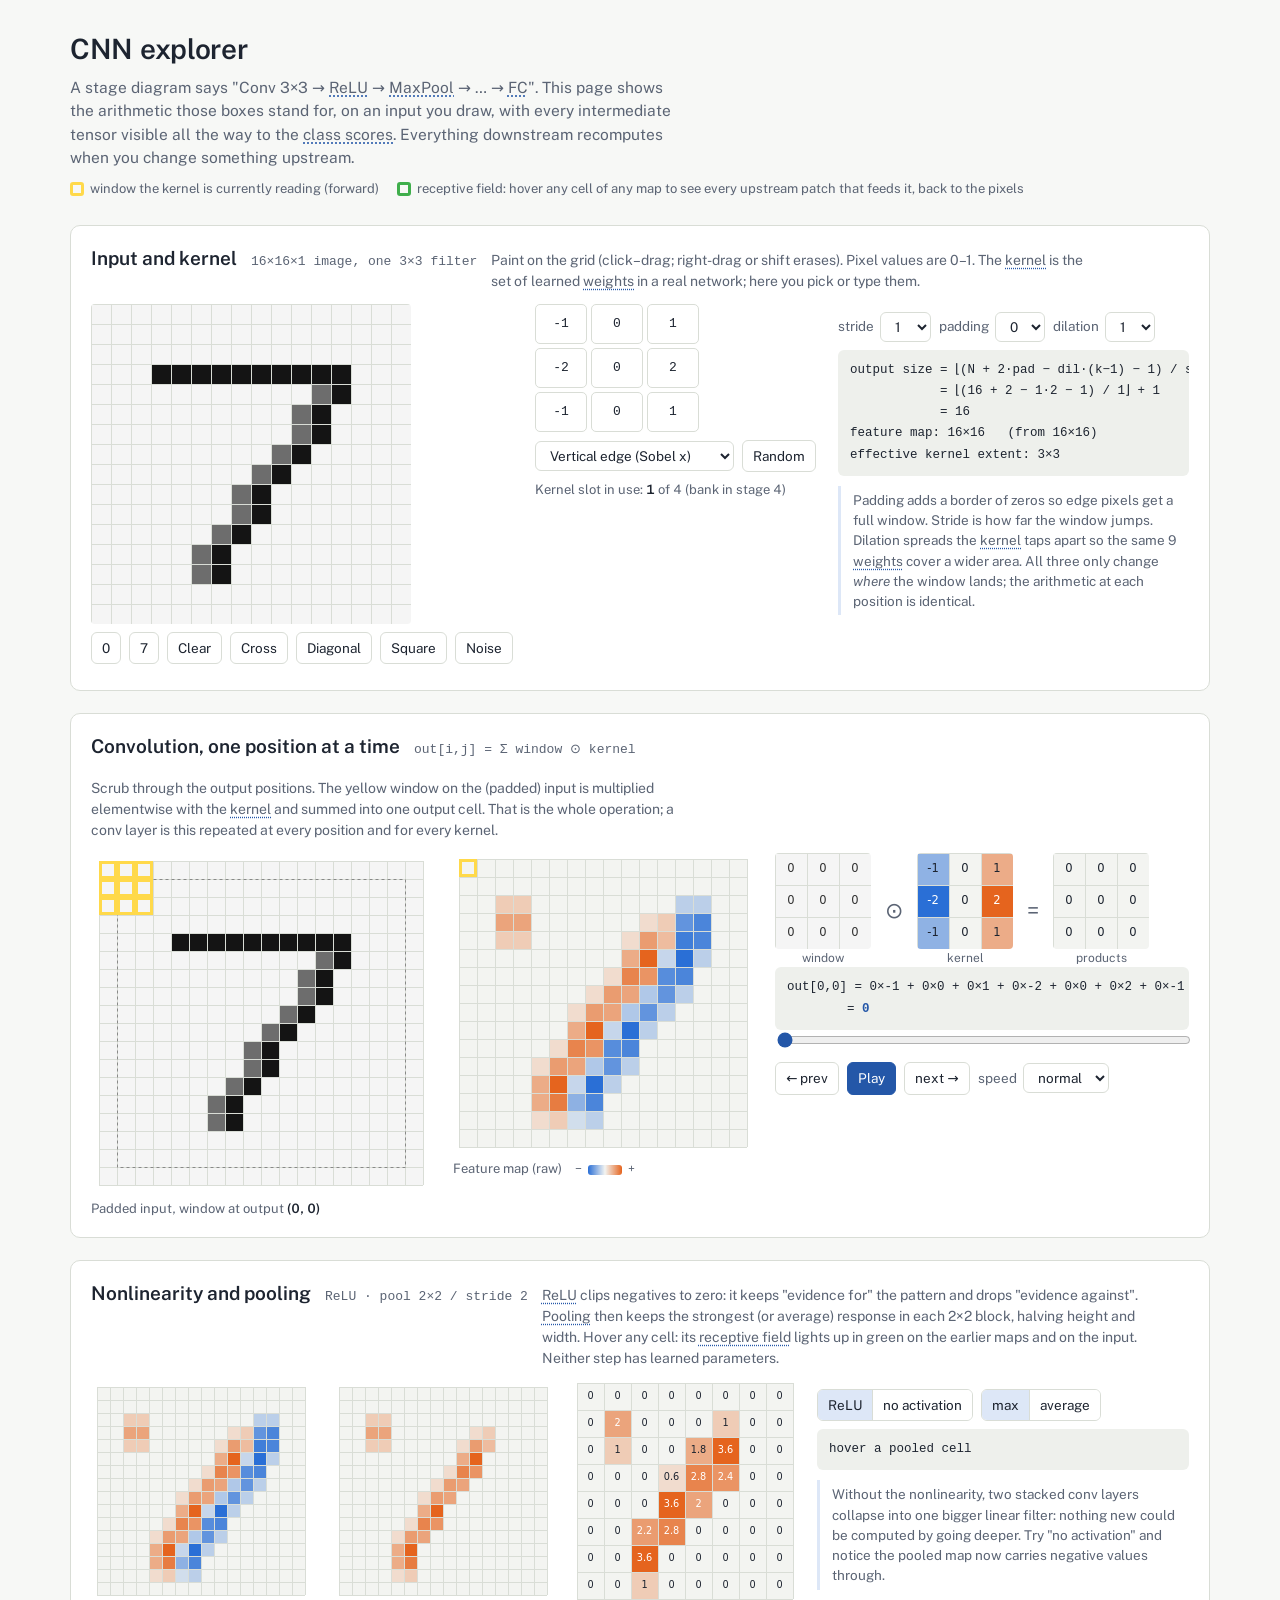
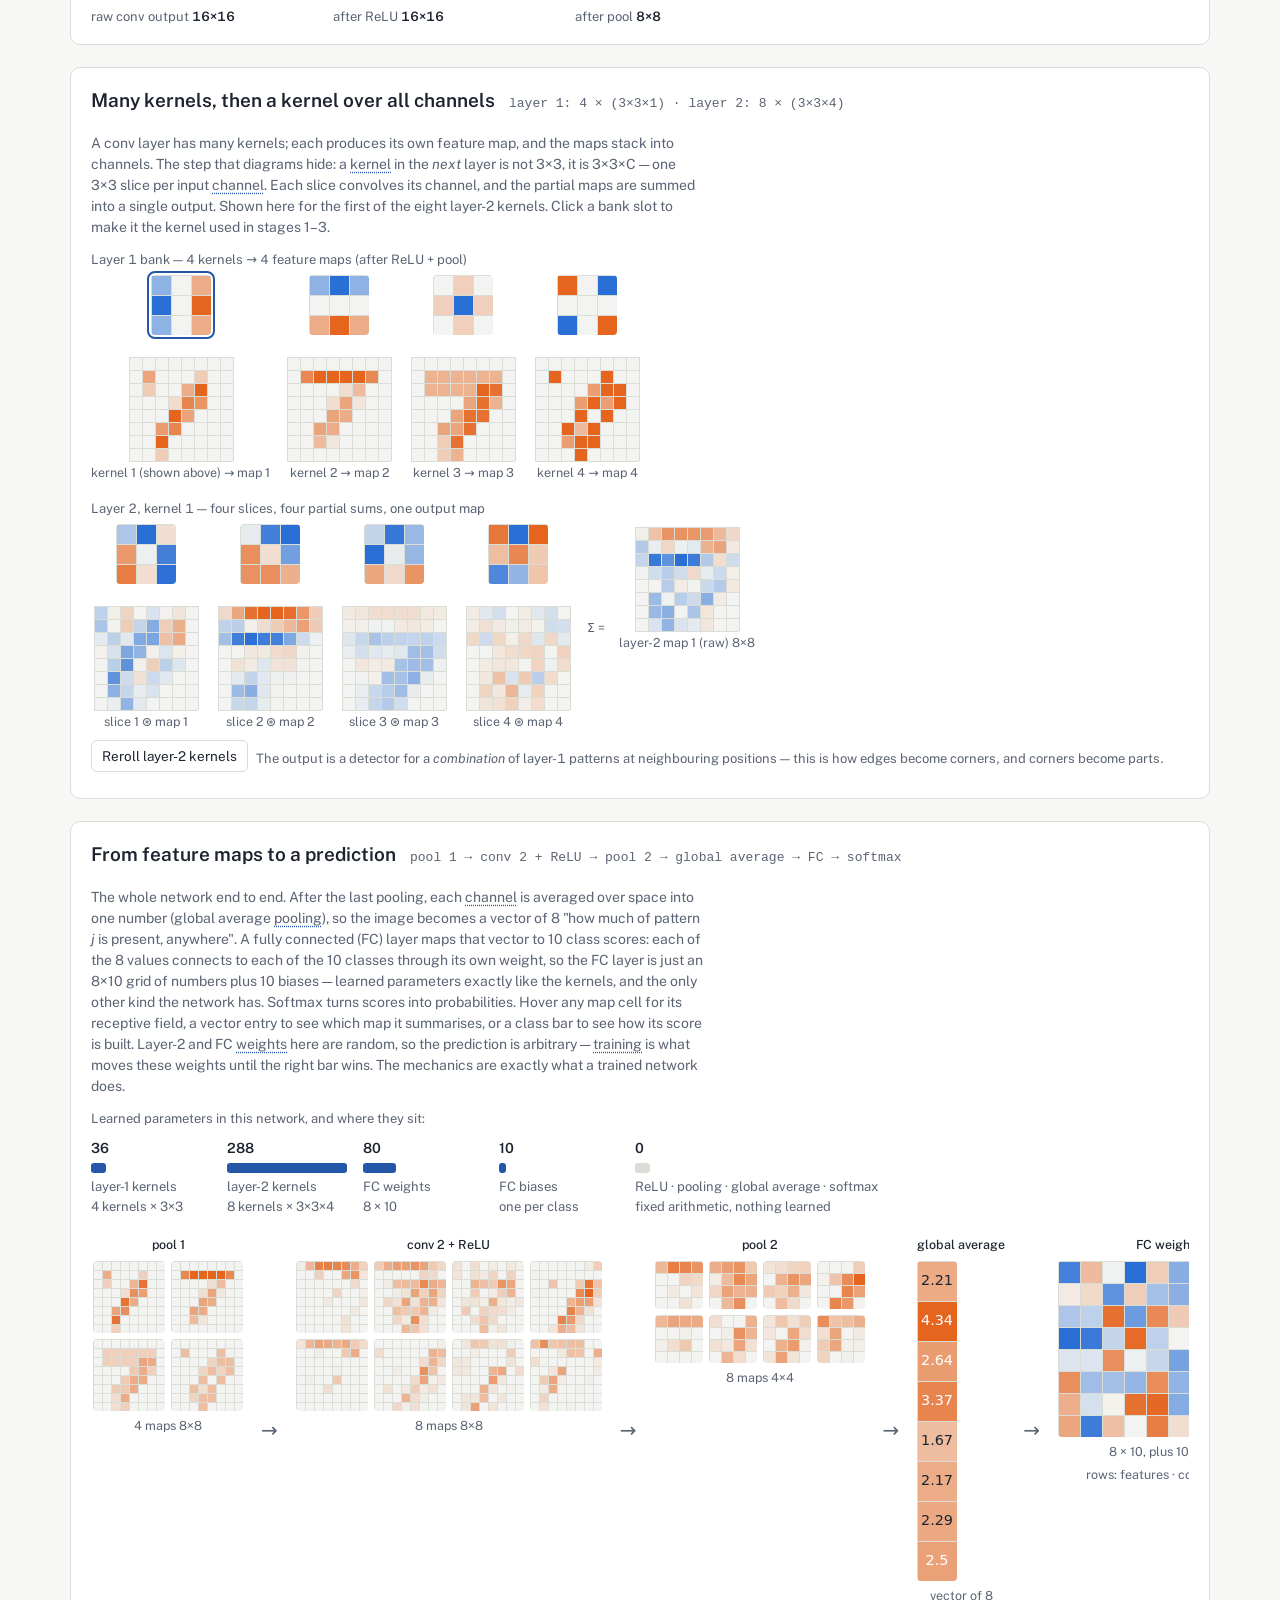
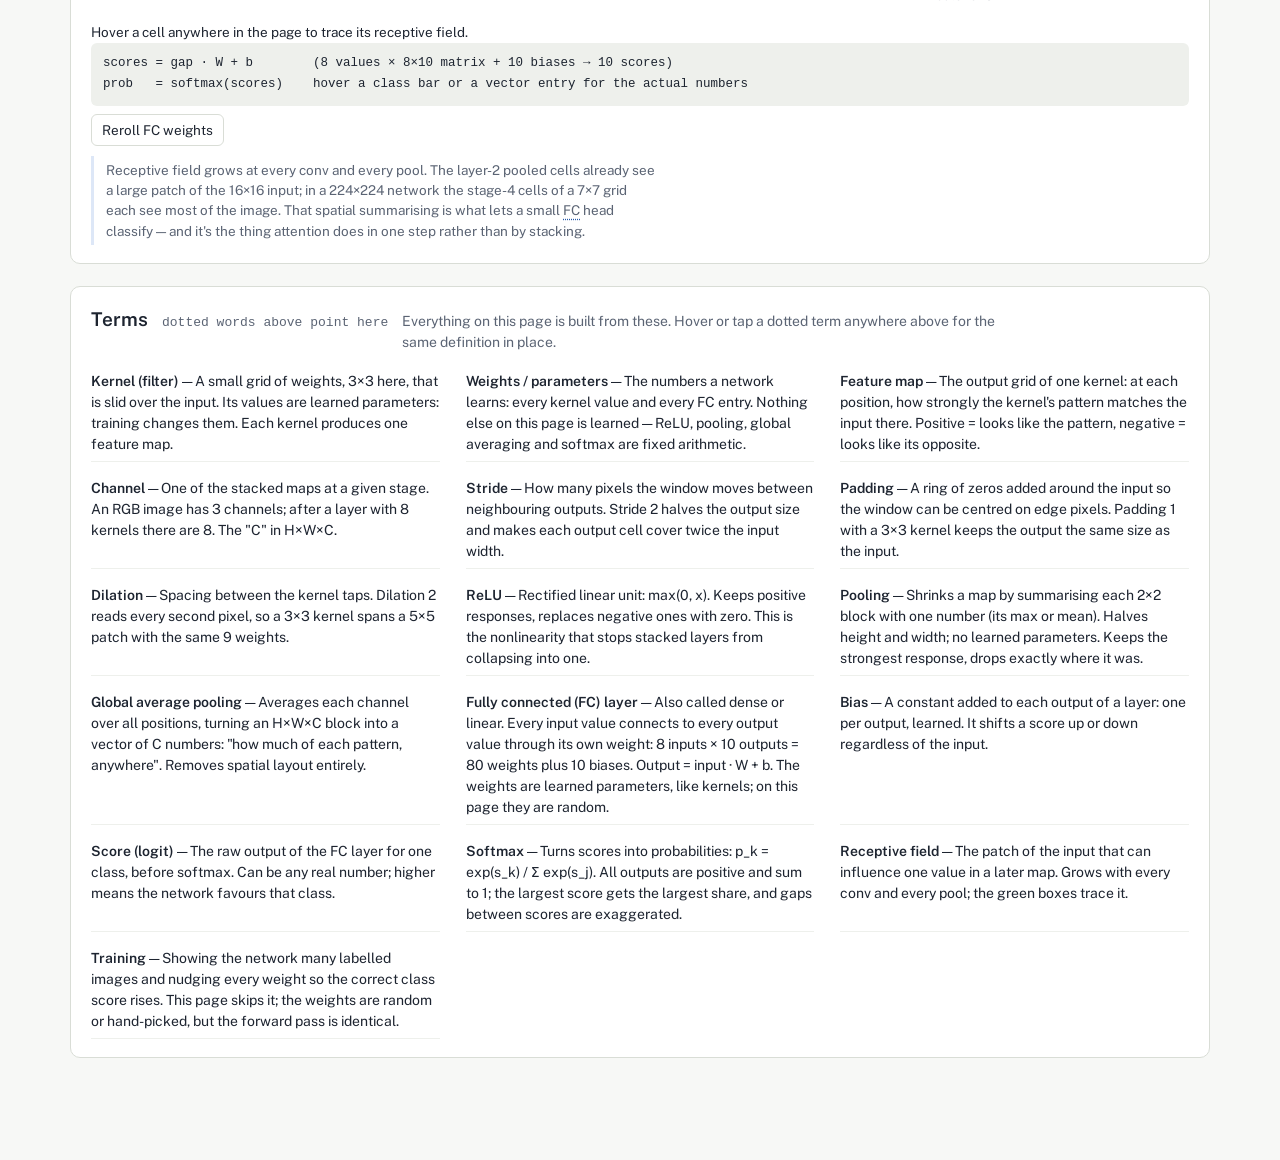
==== cnn-2d/index.html @ 6a95715d "feat: CNN explorers from artifacts Import the two CNN explorer pages (2D and 3D), the shared core/cn" ====
<!DOCTYPE html>
<html lang="en">
<head>
<meta charset="utf-8">
<meta name="viewport" content="width=device-width, initial-scale=1, viewport-fit=cover">
<title>CNN explorer — what a convolution actually does</title>
<link rel="stylesheet" href="https://fonts.googleapis.com/css2?family=Public+Sans:ital,wght@0,400;0,500;0,600;1,400&display=swap">
<style>
:root{
  box-sizing:border-box;
  padding-top:env(safe-area-inset-top,0px);
  padding-bottom:env(safe-area-inset-bottom,0px);
  --bg:#f7f8f6; --panel:#ffffff; --ink:#1d2430; --ink2:#5b6474; --line:#d9ddd6; --line2:#eef0ec;
  --accent:#2457a8; --accent-soft:#dde7f7;
  --pos:#e5641e; --neg:#2a6fd6; --zero:#f3f4f1;
  --hl:#ffd94a; --hl2:#3fae4b;
  --mono: "SF Mono", ui-monospace, Menlo, Consolas, monospace;
}
@media (prefers-color-scheme: dark){ :root:not([data-theme="light"]){
  --bg:#171a1f; --panel:#1f232a; --ink:#e8eaee; --ink2:#9aa3b2; --line:#343a44; --line2:#272c35;
  --accent:#7fa7ea; --accent-soft:#263650; --zero:#2a2f38; --hl:#d9b32d; --hl2:#5ad66a;
}}
:root[data-theme="dark"]{
  --bg:#171a1f; --panel:#1f232a; --ink:#e8eaee; --ink2:#9aa3b2; --line:#343a44; --line2:#272c35;
  --accent:#7fa7ea; --accent-soft:#263650; --zero:#2a2f38; --hl:#d9b32d; --hl2:#5ad66a;
}
html{scroll-padding-top:env(safe-area-inset-top,0px);}
*{box-sizing:inherit}
body{margin:0;background:var(--bg);color:var(--ink);font-family:"Public Sans",system-ui,sans-serif;font-size:15px;line-height:1.5;-webkit-font-smoothing:antialiased}
main{max-width:1180px;margin:0 auto;padding:28px 20px 80px}
h1{font-size:28px;font-weight:600;letter-spacing:-.01em;margin:0 0 6px}
h2{font-size:19px;font-weight:600;margin:0 0 4px}
p{margin:0 0 10px;max-width:68ch}
.lede{color:var(--ink2);font-size:15.5px;margin-bottom:10px}
.keys{display:flex;gap:18px;flex-wrap:wrap;font-size:13px;color:var(--ink2);margin-bottom:26px}
.keys span{display:inline-flex;align-items:center;gap:6px}
.keys i{display:inline-block;width:14px;height:14px;border-radius:3px;border:3px solid var(--hl)}
.keys i.g{border-color:var(--hl2)}
section{background:var(--panel);border:1px solid var(--line);border-radius:10px;padding:18px 20px;margin-bottom:22px}
.head{display:flex;align-items:baseline;gap:14px;flex-wrap:wrap;margin-bottom:12px}
.head .n{font-family:var(--mono);color:var(--ink2);font-size:13px}
.head p{color:var(--ink2);margin:0;flex:1 1 100%;font-size:14px}
.row{display:flex;gap:22px;flex-wrap:wrap;align-items:flex-start}
.col{flex:1 1 260px;min-width:0}
.col.narrow{flex:0 1 auto}
canvas{display:block;max-width:100%;touch-action:none;border-radius:4px}
.cap{font-size:13px;color:var(--ink2);margin-top:6px;font-variant-numeric:tabular-nums}
.cap b{color:var(--ink);font-weight:600}
.ctrls{display:flex;gap:8px;flex-wrap:wrap;align-items:center;margin:8px 0}
button,select{font:inherit;font-size:13.5px;color:var(--ink);background:var(--panel);border:1px solid var(--line);border-radius:6px;padding:5px 10px;cursor:pointer}
button:hover,select:hover{border-color:var(--accent)}
button:focus-visible,select:focus-visible,input:focus-visible{outline:2px solid var(--accent);outline-offset:2px}
button.primary{background:var(--accent);border-color:var(--accent);color:#fff}
button.sel{background:var(--accent-soft);border-color:var(--accent)}
label.ctl{display:inline-flex;align-items:center;gap:6px;font-size:13.5px;color:var(--ink2)}
input[type=range]{width:100%;accent-color:var(--accent)}
.kgrid{display:grid;grid-template-columns:repeat(3,52px);gap:4px}
.kgrid input{width:52px;height:40px;font:inherit;font-family:var(--mono);font-size:13px;text-align:center;border:1px solid var(--line);border-radius:5px;background:var(--panel);color:var(--ink)}
.math{font-family:var(--mono);font-size:12.5px;line-height:1.7;background:var(--line2);border-radius:6px;padding:10px 12px;overflow-x:auto;white-space:pre}
.math .sum{color:var(--accent);font-weight:600}
.arith{display:flex;gap:14px;align-items:center;flex-wrap:wrap}
.arith .tiny{text-align:center;font-size:12px;color:var(--ink2)}
.eq{font-size:22px;color:var(--ink2)}
.maps{display:flex;gap:14px;flex-wrap:wrap}
.maps > div{text-align:center;font-size:12.5px;color:var(--ink2)}
.maps canvas{margin:0 auto}
.legend{display:inline-flex;align-items:center;gap:6px;font-size:12.5px;color:var(--ink2);margin-left:auto}
.legend i{display:inline-block;width:34px;height:10px;border-radius:3px;background:linear-gradient(90deg,var(--neg),var(--zero),var(--pos))}
.note{font-size:13.5px;color:var(--ink2);border-left:3px solid var(--accent-soft);padding:4px 12px;margin-top:10px;max-width:72ch}
.toggle{display:inline-flex;border:1px solid var(--line);border-radius:6px;overflow:hidden}
.toggle button{border:0;border-radius:0}
.toggle button+button{border-left:1px solid var(--line)}
/* pipeline */
.pipe{display:flex;gap:18px;align-items:flex-start;overflow-x:auto;padding:6px 2px 12px}
.stage{flex:0 0 auto;text-align:center;font-size:12.5px;color:var(--ink2)}
.stage .t{font-weight:500;color:var(--ink);margin-bottom:6px;white-space:nowrap}
.stack{display:grid;gap:6px}
.stack canvas{cursor:crosshair}
.arrow{flex:0 0 auto;align-self:center;color:var(--ink2);font-size:20px;padding-top:18px}
.bars{display:grid;grid-template-columns:auto 1fr auto;gap:4px 8px;align-items:center;min-width:220px;text-align:left}
.bars .lab{font-family:var(--mono);font-size:12.5px;color:var(--ink2)}
.bars .bar{height:14px;background:var(--line2);border-radius:3px;overflow:hidden;cursor:pointer}
.bars .bar i{display:block;height:100%;background:var(--accent);opacity:.75}
.bars .bar.top i{opacity:1}
.bars .bar.hov{outline:2px solid var(--hl2)}
.bars .v{font-family:var(--mono);font-size:12px;color:var(--ink2);min-width:3.5em;text-align:right}
.rfout{font-size:13.5px;margin-top:4px;min-height:1.6em}
.rfout b{font-weight:600}
dfn{font-style:normal;text-decoration:underline dotted var(--accent);text-underline-offset:3px;cursor:help;color:inherit}
dfn:focus-visible{outline:2px solid var(--accent);outline-offset:2px}
#tip{position:fixed;z-index:9;max-width:320px;background:var(--ink);color:var(--bg);font-size:13px;line-height:1.45;padding:9px 12px;border-radius:7px;pointer-events:none;display:none;box-shadow:0 4px 18px rgba(0,0,0,.25)}
#tip b{display:block;font-weight:600;margin-bottom:2px}
.gloss{display:grid;grid-template-columns:repeat(auto-fill,minmax(300px,1fr));gap:10px 26px;font-size:14px}
.gloss div{padding:6px 0;border-bottom:1px solid var(--line2)}
.gloss b{font-weight:600}
.ledger{display:flex;gap:16px;flex-wrap:wrap;align-items:flex-end;margin:4px 0 14px;font-size:13px;color:var(--ink2)}
.ledger .p{min-width:120px}
.ledger .p b{display:block;color:var(--ink);font-weight:600;font-size:14px}
.ledger .p i{display:block;height:10px;border-radius:3px;background:var(--accent);margin:4px 0}
.ledger .p.none i{background:var(--line)}
@media (prefers-reduced-motion: reduce){ *{transition:none!important} }
</style>
</head>
<body>
<main>
<h1>CNN explorer</h1>
<p class="lede">A stage diagram says "Conv 3×3 → ReLU → MaxPool → … → FC". This page shows the arithmetic those boxes stand for, on an input you draw, with every intermediate tensor visible all the way to the class scores. Everything downstream recomputes when you change something upstream.</p>
<div class="keys"><span><i></i> window the kernel is currently reading (forward)</span><span><i class="g"></i> receptive field: hover any cell of any map to see every upstream patch that feeds it, back to the pixels</span></div>

<!-- 1 INPUT + KERNEL -->
<section id="s1">
  <div class="head"><h2>Input and kernel</h2><span class="n">16×16×1 image, one 3×3 filter</span>
    <p>Paint on the grid (click–drag; right-drag or shift erases). Pixel values are 0–1. The kernel is the set of learned weights in a real network; here you pick or type them.</p></div>
  <div class="row">
    <div class="col narrow">
      <canvas id="cIn" width="320" height="320"></canvas>
      <div class="ctrls" id="inPresets"></div>
    </div>
    <div class="col narrow">
      <div class="kgrid" id="kgrid"></div>
      <div class="ctrls"><select id="kPreset"></select><button id="kRand">Random</button></div>
      <div class="cap">Kernel slot in use: <b id="kSlotLbl">1</b> of 4 (bank in stage 4)</div>
    </div>
    <div class="col">
      <div class="ctrls">
        <label class="ctl">stride <select id="stride"><option>1</option><option>2</option><option>3</option></select></label>
        <label class="ctl">padding <select id="pad"><option>0</option><option>1</option><option>2</option></select></label>
        <label class="ctl">dilation <select id="dil"><option>1</option><option>2</option></select></label>
      </div>
      <div class="math" id="shapeMath"></div>
      <div class="note">Padding adds a border of zeros so edge pixels get a full window. Stride is how far the window jumps. Dilation spreads the kernel taps apart so the same 9 weights cover a wider area. All three only change <em>where</em> the window lands; the arithmetic at each position is identical.</div>
    </div>
  </div>
</section>

<!-- 2 CONVOLUTION STEP -->
<section id="s2">
  <div class="head"><h2>Convolution, one position at a time</h2><span class="n">out[i,j] = Σ window ⊙ kernel</span>
    <p>Scrub through the output positions. The yellow window on the (padded) input is multiplied elementwise with the kernel and summed into one output cell. That is the whole operation; a conv layer is this repeated at every position and for every kernel.</p></div>
  <div class="row">
    <div class="col narrow">
      <canvas id="cPadIn" width="340" height="340"></canvas>
      <div class="cap">Padded input, window at output <b id="posLbl">(0, 0)</b></div>
    </div>
    <div class="col narrow">
      <canvas id="cOut" width="300" height="300"></canvas>
      <div class="cap">Feature map (raw) <span class="legend" style="margin-left:10px"><span>−</span><i></i><span>+</span></span></div>
    </div>
    <div class="col">
      <div class="arith">
        <div><canvas id="cWin" width="96" height="96"></canvas><div class="tiny">window</div></div>
        <div class="eq">⊙</div>
        <div><canvas id="cKer" width="96" height="96"></canvas><div class="tiny">kernel</div></div>
        <div class="eq">=</div>
        <div><canvas id="cProd" width="96" height="96"></canvas><div class="tiny">products</div></div>
      </div>
      <div class="math" id="stepMath"></div>
      <input type="range" id="stepSlider" min="0" max="195" value="0">
      <div class="ctrls">
        <button id="prev">← prev</button><button id="play" class="primary">Play</button><button id="next">next →</button>
        <label class="ctl">speed <select id="speed"><option value="300">slow</option><option value="120" selected>normal</option><option value="40">fast</option></select></label>
      </div>
    </div>
  </div>
</section>

<!-- 3 RELU + POOL -->
<section id="s3">
  <div class="head"><h2>Nonlinearity and pooling</h2><span class="n">ReLU · pool 2×2 / stride 2</span>
    <p>ReLU clips negatives to zero: it keeps "evidence for" the pattern and drops "evidence against". Pooling then keeps the strongest (or average) response in each 2×2 block, halving height and width. Hover any cell: its receptive field lights up in green on the earlier maps and on the input. Neither step has learned parameters.</p></div>
  <div class="row">
    <div class="col narrow"><canvas id="cRaw" width="220" height="220"></canvas><div class="cap">raw conv output <b id="rawShape"></b></div></div>
    <div class="col narrow"><canvas id="cRelu" width="220" height="220"></canvas><div class="cap">after ReLU <b id="reluShape"></b></div></div>
    <div class="col narrow"><canvas id="cPool" width="220" height="220"></canvas><div class="cap">after pool <b id="poolShape"></b></div></div>
    <div class="col">
      <div class="ctrls"><span class="toggle"><button id="actRelu" class="sel">ReLU</button><button id="actNone">no activation</button></span>
        <span class="toggle"><button id="poolMax" class="sel">max</button><button id="poolAvg">average</button></span></div>
      <div class="math" id="poolMath">hover a pooled cell</div>
      <div class="note">Without the nonlinearity, two stacked conv layers collapse into one bigger linear filter: nothing new could be computed by going deeper. Try "no activation" and notice the pooled map now carries negative values through.</div>
    </div>
  </div>
</section>

<!-- 4 CHANNELS -->
<section id="s4">
  <div class="head"><h2>Many kernels, then a kernel over all channels</h2><span class="n">layer 1: 4 × (3×3×1) · layer 2: 8 × (3×3×4)</span>
    <p>A conv layer has many kernels; each produces its own feature map, and the maps stack into channels. The step that diagrams hide: a kernel in the <em>next</em> layer is not 3×3, it is 3×3×C — one 3×3 slice per input channel. Each slice convolves its channel, and the partial maps are summed into a single output. Shown here for the first of the eight layer-2 kernels. Click a bank slot to make it the kernel used in stages 1–3.</p></div>
  <div class="row">
    <div class="col">
      <div class="cap" style="margin:0 0 6px">Layer 1 bank — 4 kernels → 4 feature maps (after ReLU + pool)</div>
      <div class="maps" id="bank"></div>
    </div>
  </div>
  <div class="row" style="margin-top:16px">
    <div class="col">
      <div class="cap" style="margin:0 0 6px">Layer 2, kernel 1 — four slices, four partial sums, one output map</div>
      <div class="maps" id="layer2"></div>
      <div class="ctrls"><button id="l2Rand">Reroll layer-2 kernels</button><span class="cap">The output is a detector for a <em>combination</em> of layer-1 patterns at neighbouring positions — this is how edges become corners, and corners become parts.</span></div>
    </div>
  </div>
</section>

<!-- 5 PIPELINE TO PREDICTION -->
<section id="s5">
  <div class="head"><h2>From feature maps to a prediction</h2><span class="n">pool 1 → conv 2 + ReLU → pool 2 → global average → FC → softmax</span>
    <p>The whole network end to end. After the last pooling, each channel is averaged over space into one number (global average pooling), so the image becomes a vector of 8 "how much of pattern <i>j</i> is present, anywhere". A fully connected (FC) layer maps that vector to 10 class scores: each of the 8 values connects to each of the 10 classes through its own weight, so the FC layer is just an 8×10 grid of numbers plus 10 biases — learned parameters exactly like the kernels, and the only other kind the network has. Softmax turns scores into probabilities. Hover any map cell for its receptive field, a vector entry to see which map it summarises, or a class bar to see how its score is built. Layer-2 and FC weights here are random, so the prediction is arbitrary — training is what moves these weights until the right bar wins. The mechanics are exactly what a trained network does.</p></div>
  <div class="ledger" id="ledger"></div>
  <div class="pipe" id="pipe"></div>
  <div class="rfout" id="rfout">Hover a cell anywhere in the page to trace its receptive field.</div>
  <div class="math" id="headMath"></div>
  <div class="ctrls"><button id="fcRand">Reroll FC weights</button></div>
  <div class="note">Receptive field grows at every conv and every pool. The layer-2 pooled cells already see a large patch of the 16×16 input; in a 224×224 network the stage-4 cells of a 7×7 grid each see most of the image. That spatial summarising is what lets a small FC head classify — and it's the thing attention does in one step rather than by stacking.</div>
</section>
<section id="s6">
  <div class="head"><h2>Terms</h2><span class="n">dotted words above point here</span>
    <p>Everything on this page is built from these. Hover or tap a dotted term anywhere above for the same definition in place.</p></div>
  <div class="gloss" id="gloss"></div>
</section>
</main>
<div id="tip" role="tooltip"></div>

<script>
(() => {
const N = 16, K = 3, C1 = 4, C2 = 8, NC = 10;
const $ = id => document.getElementById(id);

// ---------- state ----------
const input = new Float32Array(N*N);
const bank = [
  [-1,0,1,-2,0,2,-1,0,1],
  [-1,-2,-1,0,0,0,1,2,1],
  [0,1,0,1,-4,1,0,1,0],
  [1,0,-1,0,0,0,-1,0,1].map(v=>v*1.5)
];
let kSlot = 0;
let stride=1, pad=1, dil=1, step=0, relu=true, poolMode='max', playing=null;
let l2 = null;  // C2 kernels × C1 slices × 9
let W = null, B = null; // FC
let probe = null;       // {stage, rect:[r0,r1,c0,c1], chs:Set|null} | {kind:'gap',f} | {kind:'class',c}

const kPresets = {
  'Vertical edge (Sobel x)':[-1,0,1,-2,0,2,-1,0,1],
  'Horizontal edge (Sobel y)':[-1,-2,-1,0,0,0,1,2,1],
  'Laplacian':[0,1,0,1,-4,1,0,1,0],
  'Diagonal':[2,0,-2,0,0,0,-2,0,2],
  'Blur (box)':Array(9).fill(1/9),
  'Sharpen':[0,-1,0,-1,5,-1,0,-1,0],
  'Identity':[0,0,0,0,1,0,0,0,0],
};

// ---------- helpers ----------
const clamp=(v,a,b)=>Math.max(a,Math.min(b,v));
const fmt=v=>{ if(Math.abs(v)<1e-9) return '0'; const s=v.toFixed(2); return s.replace(/\.?0+$/,''); };
const isDark=()=> document.documentElement.dataset.theme==='dark' || (matchMedia('(prefers-color-scheme: dark)').matches && document.documentElement.dataset.theme!=='light');
const cssVar=n=>getComputedStyle(document.documentElement).getPropertyValue(n).trim();
function divColor(v, scale){
  const t = clamp(v/scale,-1,1);
  const neg=[42,111,214], pos=[229,100,30];
  const zero = isDark()? [42,47,56] : [243,244,241];
  const c = t<0? neg : pos, a=Math.abs(t);
  return `rgb(${zero.map((z,i)=>Math.round(z+(c[i]-z)*a)).join(',')})`;
}
function grayColor(v){ const g = isDark() ? 40+v*200 : 245-v*225; return `rgb(${g|0},${g|0},${g|0})`; }
function outSize(n){ return Math.floor((n + 2*pad - dil*(K-1) - 1)/stride) + 1; }
const maxAbs=m=>Math.max(0.01,...Array.from(m,Math.abs));

const layouts = new WeakMap(); // canvas -> {cell,ox,oy,w,h}
function drawGrid(cv, data, w, h, o={}){
  const ctx=cv.getContext('2d'); const Wd=cv.width, Hd=cv.height;
  ctx.setTransform(1,0,0,1,0,0); ctx.clearRect(0,0,Wd,Hd);
  const cell=Math.floor(Math.min(Wd/w,Hd/h)); const ox=Math.floor((Wd-cell*w)/2), oy=Math.floor((Hd-cell*h)/2);
  layouts.set(cv,{cell,ox,oy,w,h});
  const scale=o.scale||1;
  for(let r=0;r<h;r++)for(let c=0;c<w;c++){
    const v=data[r*w+c];
    ctx.fillStyle = o.mode==='div'? divColor(v,scale) : grayColor(v);
    ctx.fillRect(ox+c*cell,oy+r*cell,cell,cell);
  }
  ctx.strokeStyle=cssVar('--line'); ctx.lineWidth=1;
  for(let r=0;r<=h;r++){ctx.beginPath();ctx.moveTo(ox,oy+r*cell+.5);ctx.lineTo(ox+w*cell,oy+r*cell+.5);ctx.stroke();}
  for(let c=0;c<=w;c++){ctx.beginPath();ctx.moveTo(ox+c*cell+.5,oy);ctx.lineTo(ox+c*cell+.5,oy+h*cell);ctx.stroke();}
  if(o.padBorder){ ctx.strokeStyle='rgba(128,128,128,.9)'; ctx.setLineDash([3,3]);
    ctx.strokeRect(ox+pad*cell+.5,oy+pad*cell+.5,(w-2*pad)*cell,(h-2*pad)*cell); ctx.setLineDash([]); }
  if(o.labels && cell>=22){
    ctx.font=`${Math.max(9,cell*0.36)}px ${getComputedStyle(document.body).fontFamily}`; ctx.textAlign='center'; ctx.textBaseline='middle';
    for(let r=0;r<h;r++)for(let c=0;c<w;c++){
      const v=data[r*w+c]; const strong = o.mode==='div' ? Math.abs(v/scale)>.55 : (isDark()? v<.5 : v>.5);
      ctx.fillStyle = strong? '#fff' : cssVar('--ink');
      if(o.mode!=='div' && !strong && !isDark()) ctx.fillStyle='#333';
      ctx.fillText(fmt(v), ox+c*cell+cell/2, oy+r*cell+cell/2);
    }
  }
  const hl=cssVar('--hl'), hl2=cssVar('--hl2');
  if(o.taps){ ctx.strokeStyle=hl; ctx.lineWidth=3; o.taps.forEach(([r,c])=>ctx.strokeRect(ox+c*cell+1.5,oy+r*cell+1.5,cell-3,cell-3)); }
  if(o.cell){ ctx.strokeStyle=hl; ctx.lineWidth=3; ctx.strokeRect(ox+o.cell[1]*cell+1.5,oy+o.cell[0]*cell+1.5,cell-3,cell-3); }
  if(o.rect){ const [r0,r1,c0,c1]=o.rect; ctx.strokeStyle=hl2; ctx.lineWidth=Math.max(2,Math.min(3,cell/6));
    const lw=ctx.lineWidth/2; ctx.strokeRect(ox+c0*cell+lw,oy+r0*cell+lw,(c1-c0+1)*cell-2*lw,(r1-r0+1)*cell-2*lw);
    ctx.fillStyle=hl2; ctx.globalAlpha=.18; ctx.fillRect(ox+c0*cell,oy+r0*cell,(c1-c0+1)*cell,(r1-r0+1)*cell); ctx.globalAlpha=1; }
  if(o.outline){ cv.style.outline=`3px solid ${hl2}`; cv.style.outlineOffset='2px'; } else cv.style.outline='';
}
function cellAt(cv, ev){ const L=layouts.get(cv); if(!L) return null; const rect=cv.getBoundingClientRect(); const sx=rect.width/cv.width;
  const c=Math.floor((ev.clientX-rect.left-L.ox*sx)/(L.cell*sx)), r=Math.floor((ev.clientY-rect.top-L.oy*sx)/(L.cell*sx));
  return (r>=0&&c>=0&&r<L.h&&c<L.w)?[r,c]:null; }
function hoverable(cv, stage, ch){ // register receptive-field probing
  cv.addEventListener('pointermove',ev=>{ const p=cellAt(cv,ev); const np = p? {stage,rect:[p[0],p[0],p[1],p[1]],ch} : null;
    if(JSON.stringify(np)!==JSON.stringify(probe)){ probe=np; renderAll(); } });
  cv.addEventListener('pointerleave',()=>{ if(probe){ probe=null; renderAll(); } });
}

// ---------- compute ----------
function padded(src,n){ const P=n+2*pad, out=new Float32Array(P*P);
  for(let r=0;r<n;r++)for(let c=0;c<n;c++) out[(r+pad)*P+c+pad]=src[r*n+c]; return out; }
function conv(src,n,ker){ const P=n+2*pad, pin=padded(src,n), O=outSize(n), out=new Float32Array(O*O);
  for(let i=0;i<O;i++)for(let j=0;j<O;j++){ let s=0;
    for(let a=0;a<K;a++)for(let b=0;b<K;b++) s+=pin[(i*stride+a*dil)*P + j*stride+b*dil]*ker[a*K+b];
    out[i*O+j]=s; } return {out,O,pin,P}; }
function act(m){ return relu? m.map(v=>Math.max(0,v)) : m; }
function pool(m,O){ const Q=Math.max(1,Math.floor(O/2)), out=new Float32Array(Q*Q);
  for(let i=0;i<Q;i++)for(let j=0;j<Q;j++){ const g=(r,c)=> (r<O&&c<O)? m[r*O+c] : (poolMode==='max'?-Infinity:0);
    const v=[g(2*i,2*j),g(2*i,2*j+1),g(2*i+1,2*j),g(2*i+1,2*j+1)].filter(x=>x!==-Infinity);
    out[i*Q+j]= poolMode==='max'? Math.max(...v) : v.reduce((a,b)=>a+b)/v.length; } return {out,Q}; }
function conv1ch(src,n,ker){ const out=new Float32Array(n*n);
  for(let i=0;i<n;i++)for(let j=0;j<n;j++){ let s=0;
    for(let a=0;a<K;a++)for(let b=0;b<K;b++){ const r=i+a-1,c=j+b-1; if(r<0||c<0||r>=n||c>=n) continue; s+=src[r*n+c]*ker[a*K+b]; }
    out[i*n+j]=s; } return out; }

function forward(){
  const S={};
  S.O=outSize(N); S.P=N+2*pad; S.pin=padded(input,N);
  S.c1=bank.map(k=>conv(input,N,k).out); S.a1=S.c1.map(act); S.p1=S.a1.map(m=>pool(m,S.O).out); S.Q=pool(S.a1[0],S.O).Q;
  S.parts=l2.map(ker=>ker.map((sl,f)=>conv1ch(S.p1[f],S.Q,sl)));
  S.c2=S.parts.map(ps=>{ const acc=new Float32Array(S.Q*S.Q); ps.forEach(p=>{for(let q=0;q<acc.length;q++)acc[q]+=p[q];}); return acc; });
  S.a2=S.c2.map(act); S.p2=S.a2.map(m=>pool(m,S.Q).out); S.Q2=pool(S.a2[0],S.Q).Q;
  S.gap=S.p2.map(m=>m.reduce((a,b)=>a+b,0)/m.length);
  S.logits=Array.from({length:NC},(_,c)=>S.gap.reduce((s,g,f)=>s+g*W[f][c],B[c]));
  const mx=Math.max(...S.logits); const ex=S.logits.map(v=>Math.exp(v-mx)); const Z=ex.reduce((a,b)=>a+b); S.prob=ex.map(v=>v/Z);
  return S;
}

// receptive-field propagation: returns rects per stage + which channel sets are lit
function footprint(S){
  const R={}; if(!probe) return R;
  let st, rect, chs;
  if(probe.kind==='gap'){ st='pool2'; rect=[0,S.Q2-1,0,S.Q2-1]; chs=new Set([probe.f]); }
  else if(probe.kind==='class'){ st='pool2'; rect=[0,S.Q2-1,0,S.Q2-1]; chs=null; }
  else { st=probe.stage; rect=probe.rect.slice(); chs = probe.ch==null? null : new Set([probe.ch]); }
  R[st]={rect,chs};
  const order=['pool2','conv2','pool1','conv1'];
  for(let i=order.indexOf(st); i<order.length; i++){
    const s=order[i]; let r=R[s].rect;
    if(s==='pool2'){ r=[2*r[0],Math.min(2*r[1]+1,S.Q-1),2*r[2],Math.min(2*r[3]+1,S.Q-1)]; R.conv2={rect:r,chs:R.pool2.chs}; }
    else if(s==='conv2'){ r=[clamp(r[0]-1,0,S.Q-1),clamp(r[1]+1,0,S.Q-1),clamp(r[2]-1,0,S.Q-1),clamp(r[3]+1,0,S.Q-1)]; R.pool1={rect:r,chs:null}; }
    else if(s==='pool1'){ r=[2*r[0],Math.min(2*r[1]+1,S.O-1),2*r[2],Math.min(2*r[3]+1,S.O-1)]; R.conv1={rect:r,chs:R.pool1.chs}; }
    else if(s==='conv1'){ const e=dil*(K-1); const pr=[r[0]*stride, r[1]*stride+e, r[2]*stride, r[3]*stride+e]; R.padIn={rect:pr};
      R.input={rect:[clamp(pr[0]-pad,0,N-1),clamp(pr[1]-pad,0,N-1),clamp(pr[2]-pad,0,N-1),clamp(pr[3]-pad,0,N-1)]}; }
  }
  return R;
}
const lit=(R,st,ch)=> R[st] && (R[st].chs===null || R[st].chs.has(ch)) ? R[st].rect : null;

// ---------- render ----------
function renderAll(){
  const S=forward(); const R=footprint(S);
  const ker=bank[kSlot], out=S.c1[kSlot], O=S.O, Q=S.Q;
  const total=O*O; step=clamp(step,0,total-1);
  $('stepSlider').max=total-1; $('stepSlider').value=step;
  const i=Math.floor(step/O), j=step%O; const scale=maxAbs(out);

  // stage 1
  drawGrid($('cIn'),input,N,N,{rect:R.input&&R.input.rect});
  $('shapeMath').textContent =
`output size = ⌊(N + 2·pad − dil·(k−1) − 1) / stride⌋ + 1
            = ⌊(${N} + ${2*pad} − ${dil}·${K-1} − 1) / ${stride}⌋ + 1
            = ${O}
feature map: ${O}×${O}   (from ${N}×${N})
effective kernel extent: ${dil*(K-1)+1}×${dil*(K-1)+1}`;

  // stage 2
  const taps=[]; for(let a=0;a<K;a++)for(let b=0;b<K;b++) taps.push([i*stride+a*dil, j*stride+b*dil]);
  drawGrid($('cPadIn'),S.pin,S.P,S.P,{padBorder:pad>0,taps,rect:R.padIn&&R.padIn.rect});
  drawGrid($('cOut'),out,O,O,{mode:'div',scale,cell:[i,j],labels:O<=8,rect:lit(R,'conv1',kSlot)});
  $('posLbl').textContent=`(${i}, ${j})`;
  const win=taps.map(([r,c])=>S.pin[r*S.P+c]); const prod=win.map((v,q)=>v*ker[q]); const sum=prod.reduce((a,b)=>a+b,0);
  drawGrid($('cWin'),win,K,K,{labels:true});
  drawGrid($('cKer'),ker,K,K,{mode:'div',scale:maxAbs(ker),labels:true});
  drawGrid($('cProd'),prod,K,K,{mode:'div',scale:maxAbs(prod),labels:true});
  $('stepMath').innerHTML = `out[${i},${j}] = ${prod.map((p,q)=>`${fmt(win[q])}×${fmt(ker[q])}`).join(' + ')}\n        = <span class="sum">${fmt(sum)}</span>`;

  // stage 3
  const a=S.a1[kSlot], pl=S.p1[kSlot];
  drawGrid($('cRaw'),out,O,O,{mode:'div',scale,rect:lit(R,'conv1',kSlot)});
  drawGrid($('cRelu'),a,O,O,{mode:'div',scale,rect:lit(R,'conv1',kSlot)});
  drawGrid($('cPool'),pl,Q,Q,{mode:'div',scale:maxAbs(pl),labels:Q<=8,rect:lit(R,'pool1',kSlot)});
  $('rawShape').textContent=`${O}×${O}`; $('reluShape').textContent=`${O}×${O}`; $('poolShape').textContent=`${Q}×${Q}`;
  if(probe && probe.stage==='pool1' && probe.ch===kSlot){ const r=probe.rect[0], c=probe.rect[2];
    const v=[]; for(const [rr,cc] of [[2*r,2*c],[2*r,2*c+1],[2*r+1,2*c],[2*r+1,2*c+1]]) if(rr<O&&cc<O) v.push(a[rr*O+cc]);
    $('poolMath').textContent=`pool[${r},${c}] = ${poolMode}( ${v.map(fmt).join(', ')} ) = ${fmt(pl[r*Q+c])}`; }
  else $('poolMath').textContent='hover a pooled cell';

  // stage 4 bank
  const bankEl=$('bank'); bankEl.innerHTML='';
  bank.forEach((kk,idx)=>{
    const d=document.createElement('div');
    const ck=document.createElement('canvas'); ck.width=ck.height=60; ck.style.cursor='pointer'; ck.title='use this kernel in stages 1–3';
    const cm=document.createElement('canvas'); cm.width=cm.height=110;
    drawGrid(ck,kk,K,K,{mode:'div',scale:maxAbs(kk)}); drawGrid(cm,S.p1[idx],Q,Q,{mode:'div',scale:maxAbs(S.p1[idx]),rect:lit(R,'pool1',idx)});
    hoverable(cm,'pool1',idx);
    const lab=document.createElement('div'); lab.textContent=`kernel ${idx+1}${idx===kSlot?' (shown above)':''} → map ${idx+1}`;
    if(idx===kSlot){ ck.style.outline='2px solid var(--accent)'; ck.style.outlineOffset='2px'; }
    ck.onclick=()=>{ kSlot=idx; syncKgrid(); $('kSlotLbl').textContent=idx+1; renderAll(); };
    d.append(ck,document.createElement('br'),cm,lab); bankEl.append(d);
  });
  // stage 4 layer-2 decomposition (kernel 1)
  const l2El=$('layer2'); l2El.innerHTML='';
  const ps=Math.max(...S.parts[0].map(maxAbs));
  S.parts[0].forEach((part,idx)=>{ const d=document.createElement('div');
    const ck=document.createElement('canvas'); ck.width=ck.height=60; const cm=document.createElement('canvas'); cm.width=cm.height=110;
    drawGrid(ck,l2[0][idx],K,K,{mode:'div',scale:maxAbs(l2[0][idx])}); drawGrid(cm,part,Q,Q,{mode:'div',scale:ps,rect:lit(R,'conv2',0)});
    hoverable(cm,'conv2',0);
    const lab=document.createElement('div'); lab.textContent=`slice ${idx+1} ⊛ map ${idx+1}`;
    d.append(ck,document.createElement('br'),cm,lab); l2El.append(d); });
  const plus=document.createElement('div'); plus.className='eq'; plus.style.alignSelf='center'; plus.textContent='Σ ='; l2El.append(plus);
  const dOut=document.createElement('div'); const cs=document.createElement('canvas'); cs.width=cs.height=110;
  drawGrid(cs,S.c2[0],Q,Q,{mode:'div',scale:maxAbs(S.c2[0]),rect:lit(R,'conv2',0)}); hoverable(cs,'conv2',0);
  const lab=document.createElement('div'); lab.textContent=`layer-2 map 1 (raw) ${Q}×${Q}`;
  dOut.append(cs,lab); l2El.append(dOut);

  // stage 5 pipeline
  renderPipe(S,R);
  // readout
  const ro=$('rfout');
  if(R.input){ const [r0,r1,c0,c1]=R.input.rect; const src = probe.kind==='gap'? `global-average entry ${probe.f+1}` : probe.kind==='class'? `class ${probe.c}` : `${probe.stage.replace(/(\d)/,' $1')}${probe.ch!=null?` map ${probe.ch+1}`:''} cell (${probe.rect[0]}, ${probe.rect[2]})`;
    ro.innerHTML=`<b>${src}</b> sees input rows ${r0}–${r1}, cols ${c0}–${c1}: a <b>${r1-r0+1}×${c1-c0+1}</b> patch of the ${N}×${N} image${R.padIn && (R.padIn.rect[0]<pad||R.padIn.rect[2]<pad||R.padIn.rect[1]>=N+pad||R.padIn.rect[3]>=N+pad)?' (plus zero padding beyond the edge)':''}.`; }
  else ro.textContent='Hover a cell anywhere in the page to trace its receptive field.';
}

function renderPipe(S,R){
  const pipe=$('pipe'); pipe.innerHTML='';
  const stage=(title,sub)=>{ const d=document.createElement('div'); d.className='stage'; const t=document.createElement('div'); t.className='t'; t.textContent=title; d.append(t); const s=document.createElement('div'); s.className='stack'; d.append(s); if(sub){const c=document.createElement('div'); c.textContent=sub; c.style.marginTop='6px'; d.append(c);} return [d,s]; };
  const arrow=()=>{ const a=document.createElement('div'); a.className='arrow'; a.textContent='→'; return a; };
  const mapsCol=(title,maps,n,st,sub,cols)=>{ const [d,s]=stage(title,sub); s.style.gridTemplateColumns=`repeat(${cols},auto)`;
    const sc=Math.max(...maps.map(maxAbs));
    maps.forEach((m,idx)=>{ const cv=document.createElement('canvas'); const px= n<=4? 48:72; cv.width=cv.height=px;
      drawGrid(cv,m,n,n,{mode:'div',scale:sc,rect:lit(R,st,idx),outline: probe&&probe.kind==='gap'&&st==='pool2'&&probe.f===idx});
      hoverable(cv,st,idx); s.append(cv); }); return d; };
  pipe.append(mapsCol('pool 1',S.p1,S.Q,'pool1',`4 maps ${S.Q}×${S.Q}`,2), arrow());
  pipe.append(mapsCol('conv 2 + ReLU',S.a2,S.Q,'conv2',`8 maps ${S.Q}×${S.Q}`,4), arrow());
  pipe.append(mapsCol('pool 2',S.p2,S.Q2,'pool2',`8 maps ${S.Q2}×${S.Q2}`,4), arrow());
  // GAP vector
  { const [d,s]=stage('global average',`vector of 8`); s.style.gridTemplateColumns='auto';
    const cv=document.createElement('canvas'); cv.width=40; cv.height=8*40; cv.style.cursor='pointer';
    drawGrid(cv,S.gap,1,C2,{mode:'div',scale:maxAbs(S.gap),labels:true, rect: probe&&probe.kind==='gap'? [probe.f,probe.f,0,0] : null});
    cv.addEventListener('pointermove',ev=>{ const p=cellAt(cv,ev); const np=p?{kind:'gap',f:p[0]}:null; if(JSON.stringify(np)!==JSON.stringify(probe)){probe=np;renderAll();} });
    cv.addEventListener('pointerleave',()=>{ if(probe){probe=null;renderAll();} });
    s.append(cv); pipe.append(d, arrow()); }
  // FC weights
  { const [d,s]=stage('FC weights',`8 × 10, plus 10 biases`); s.style.gridTemplateColumns='auto';
    const flat=new Float32Array(C2*NC); for(let f=0;f<C2;f++)for(let c=0;c<NC;c++) flat[f*NC+c]=W[f][c];
    const cv=document.createElement('canvas'); cv.width=NC*22; cv.height=C2*22;
    let rect=null; if(probe&&probe.kind==='gap') rect=[probe.f,probe.f,0,NC-1]; if(probe&&probe.kind==='class') rect=[0,C2-1,probe.c,probe.c];
    drawGrid(cv,flat,NC,C2,{mode:'div',scale:maxAbs(flat),rect});
    s.append(cv); const c2=document.createElement('div'); c2.textContent='rows: features · cols: classes'; c2.style.marginTop='4px'; d.append(c2); pipe.append(d, arrow()); }
  // bars
  { const [d,s]=stage('scores → softmax','hover a class'); s.style.gridTemplateColumns='auto';
    const bars=document.createElement('div'); bars.className='bars'; const top=S.prob.indexOf(Math.max(...S.prob));
    for(let c=0;c<NC;c++){ const lab=document.createElement('div'); lab.className='lab'; lab.textContent=`class ${c}`;
      const bar=document.createElement('div'); bar.className='bar'+(c===top?' top':'')+(probe&&probe.kind==='class'&&probe.c===c?' hov':''); const i=document.createElement('i'); i.style.width=(S.prob[c]*100)+'%'; bar.append(i);
      const v=document.createElement('div'); v.className='v'; v.textContent=(S.prob[c]*100).toFixed(1)+'%';
      [lab,bar,v].forEach(el=>{ el.addEventListener('pointerenter',()=>{ if(!(probe&&probe.kind==='class'&&probe.c===c)){ probe={kind:'class',c}; renderAll(); } }); });
      bars.append(lab,bar,v); }
    bars.addEventListener('pointerleave',()=>{ probe=null; renderAll(); });
    s.append(bars); pipe.append(d); }
  // head math
  const hm=$('headMath');
  if(probe&&probe.kind==='class'){ const c=probe.c; const terms=S.gap.map((g,f)=>`${fmt(g)}×${fmt(W[f][c])}`).join(' + ');
    hm.innerHTML=`score[${c}] = Σ_f gap[f]·W[f,${c}] + b[${c}]\n         = ${terms} + ${fmt(B[c])}\n         = <span class="sum">${fmt(S.logits[c])}</span>\nsoftmax  = exp(score[${c}]) / Σ_k exp(score[k]) = <span class="sum">${(S.prob[c]*100).toFixed(1)}%</span>`; }
  else if(probe&&probe.kind==='gap'){ const f=probe.f; hm.innerHTML=`gap[${f+1}] = mean of pool-2 map ${f+1} (${S.Q2}×${S.Q2} = ${S.Q2*S.Q2} values) = <span class="sum">${fmt(S.gap[f])}</span>\nfeeds every class through row ${f+1} of W (highlighted)`; }
  else hm.textContent=`scores = gap · W + b        (8 values × 8×10 matrix + 10 biases → 10 scores)\nprob   = softmax(scores)    hover a class bar or a vector entry for the actual numbers`;
}

// ---------- kernel UI ----------
function syncKgrid(){ [...$('kgrid').children].forEach((inp,q)=>inp.value=fmt(bank[kSlot][q])); }
for(let q=0;q<9;q++){ const inp=document.createElement('input'); inp.type='text'; inp.inputMode='decimal';
  inp.onchange=()=>{ const v=parseFloat(inp.value); bank[kSlot][q]=isNaN(v)?0:v; inp.value=fmt(bank[kSlot][q]); renderAll(); };
  $('kgrid').append(inp); }
Object.keys(kPresets).forEach(k=>{ const o=document.createElement('option'); o.textContent=k; $('kPreset').append(o); });
$('kPreset').onchange=e=>{ bank[kSlot]=kPresets[e.target.value].slice(); syncKgrid(); renderAll(); };
$('kRand').onclick=()=>{ bank[kSlot]=Array.from({length:9},()=>+(Math.random()*2-1).toFixed(2)); syncKgrid(); renderAll(); };
const rnd=(n,s=1)=>Array.from({length:n},()=>+((Math.random()*2-1)*s).toFixed(2));
function rerollL2(){ l2=Array.from({length:C2},()=>Array.from({length:C1},()=>rnd(9))); }
function rerollFC(){ W=Array.from({length:C2},()=>rnd(NC,0.6)); B=rnd(NC,0.3); }
$('l2Rand').onclick=()=>{ rerollL2(); renderAll(); };
$('fcRand').onclick=()=>{ rerollFC(); renderAll(); };

// ---------- input UI ----------
const inPresets={
  'Clear':()=>input.fill(0),
  '7':()=>{ input.fill(0); for(let c=3;c<13;c++) set(3,c,1); for(let r=4;r<14;r++){ const c=12-Math.round((r-4)*0.7); set(r,c,1); set(r,c-1,.6);} },
  '0':()=>{ input.fill(0); for(let r=0;r<N;r++)for(let c=0;c<N;c++){ const d=Math.hypot((r-7.5)/5,(c-7.5)/3.6); const v=1-Math.abs(d-1)*3; if(v>0) set(r,c,Math.min(1,v)); } },
  'Cross':()=>{ input.fill(0); for(let r=0;r<N;r++){ set(r,7,1); set(r,8,1); set(7,r,1); set(8,r,1);} },
  'Diagonal':()=>{ input.fill(0); for(let r=0;r<N;r++){ set(r,r,1); if(r<N-1) set(r,r+1,.5);} },
  'Square':()=>{ input.fill(0); for(let r=4;r<12;r++)for(let c=4;c<12;c++) set(r,c,1); },
  'Noise':()=>{ for(let q=0;q<N*N;q++) input[q]=Math.random(); },
};
function set(r,c,v){ if(r>=0&&c>=0&&r<N&&c<N) input[r*N+c]=v; }
Object.entries(inPresets).forEach(([name,fn])=>{ const b=document.createElement('button'); b.textContent=name; b.onclick=()=>{ fn(); renderAll(); }; $('inPresets').append(b); });
let painting=false, erase=false;
function paintAt(ev){ const p=cellAt($('cIn'),ev); if(!p) return; const [r,c]=p;
  set(r,c, erase?0:1); if(!erase){ set(r+1,c,Math.max(input[(r+1)*N+c]||0,.4)); set(r,c+1,Math.max(input[r*N+c+1]||0,.4)); } else { set(r+1,c,0); set(r,c+1,0); } renderAll(); }
$('cIn').addEventListener('pointerdown',ev=>{ painting=true; erase=ev.button===2||ev.shiftKey; $('cIn').setPointerCapture(ev.pointerId); paintAt(ev); });
$('cIn').addEventListener('pointermove',ev=>{ if(painting) paintAt(ev); });
$('cIn').addEventListener('pointerup',()=>painting=false);
$('cIn').addEventListener('contextmenu',ev=>ev.preventDefault());

// ---------- controls ----------
$('stride').onchange=e=>{ stride=+e.target.value; step=0; renderAll(); };
$('pad').onchange=e=>{ pad=+e.target.value; step=0; renderAll(); };
$('dil').onchange=e=>{ dil=+e.target.value; step=0; renderAll(); };
$('stepSlider').oninput=e=>{ step=+e.target.value; renderAll(); };
$('prev').onclick=()=>{ step--; renderAll(); };
$('next').onclick=()=>{ step=(step+1)%(outSize(N)**2); renderAll(); };
function stopPlay(){ clearInterval(playing); playing=null; $('play').textContent='Play'; }
$('play').onclick=()=>{ if(playing){ stopPlay(); return; } $('play').textContent='Pause';
  playing=setInterval(()=>{ const t=outSize(N)**2; step=(step+1)%t; renderAll(); if(step===t-1) stopPlay(); }, +$('speed').value); };
$('speed').onchange=()=>{ if(playing){ stopPlay(); $('play').click(); } };
$('actRelu').onclick=()=>{ relu=true; $('actRelu').classList.add('sel'); $('actNone').classList.remove('sel'); renderAll(); };
$('actNone').onclick=()=>{ relu=false; $('actNone').classList.add('sel'); $('actRelu').classList.remove('sel'); renderAll(); };
$('poolMax').onclick=()=>{ poolMode='max'; $('poolMax').classList.add('sel'); $('poolAvg').classList.remove('sel'); renderAll(); };
$('poolAvg').onclick=()=>{ poolMode='avg'; $('poolAvg').classList.add('sel'); $('poolMax').classList.remove('sel'); renderAll(); };
// static canvases with receptive-field probing
[['cOut','conv1'],['cRaw','conv1'],['cRelu','conv1'],['cPool','pool1']].forEach(([id,st])=>{ const cv=$(id);
  cv.addEventListener('pointermove',ev=>{ const p=cellAt(cv,ev); const np=p?{stage:st,rect:[p[0],p[0],p[1],p[1]],ch:kSlot}:null;
    if(JSON.stringify(np)!==JSON.stringify(probe)){probe=np;renderAll();} });
  cv.addEventListener('pointerleave',()=>{ if(probe){probe=null;renderAll();} }); });
matchMedia('(prefers-color-scheme: dark)').addEventListener('change',renderAll);

// ---------- terms ----------
const TERMS = [
  ['kernel', /\bkernel\b/i, 'Kernel (filter)', 'A small grid of weights, 3×3 here, that is slid over the input. Its values are learned parameters: training changes them. Each kernel produces one feature map.'],
  ['weights', /\bweights\b/i, 'Weights / parameters', 'The numbers a network learns: every kernel value and every FC entry. Nothing else on this page is learned — ReLU, pooling, global averaging and softmax are fixed arithmetic.'],
  ['feature map', /\bfeature map\b/i, 'Feature map', 'The output grid of one kernel: at each position, how strongly the kernel\'s pattern matches the input there. Positive = looks like the pattern, negative = looks like its opposite.'],
  ['channel', /\bchannels?\b/i, 'Channel', 'One of the stacked maps at a given stage. An RGB image has 3 channels; after a layer with 8 kernels there are 8. The "C" in H×W×C.'],
  ['stride', /\bstride\b/i, 'Stride', 'How many pixels the window moves between neighbouring outputs. Stride 2 halves the output size and makes each output cell cover twice the input width.'],
  ['padding', /\bpadding\b/i, 'Padding', 'A ring of zeros added around the input so the window can be centred on edge pixels. Padding 1 with a 3×3 kernel keeps the output the same size as the input.'],
  ['dilation', /\bdilation\b/i, 'Dilation', 'Spacing between the kernel taps. Dilation 2 reads every second pixel, so a 3×3 kernel spans a 5×5 patch with the same 9 weights.'],
  ['relu', /\bReLU\b/, 'ReLU', 'Rectified linear unit: max(0, x). Keeps positive responses, replaces negative ones with zero. This is the nonlinearity that stops stacked layers from collapsing into one.'],
  ['pool', /\b(max-?pool(ing)?|pooling)\b/i, 'Pooling', 'Shrinks a map by summarising each 2×2 block with one number (its max or mean). Halves height and width; no learned parameters. Keeps the strongest response, drops exactly where it was.'],
  ['gap', /\bglobal average(?: pooling)?\b/i, 'Global average pooling', 'Averages each channel over all positions, turning an H×W×C block into a vector of C numbers: "how much of each pattern, anywhere". Removes spatial layout entirely.'],
  ['fc', /\b(fully connected(?: \(FC\))?(?: layer)?|FC)\b/, 'Fully connected (FC) layer', 'Also called dense or linear. Every input value connects to every output value through its own weight: 8 inputs × 10 outputs = 80 weights plus 10 biases. Output = input · W + b. The weights are learned parameters, like kernels; on this page they are random.'],
  ['bias', /\bbias(es)?\b/i, 'Bias', 'A constant added to each output of a layer: one per output, learned. It shifts a score up or down regardless of the input.'],
  ['score', /\bclass scores?\b/i, 'Score (logit)', 'The raw output of the FC layer for one class, before softmax. Can be any real number; higher means the network favours that class.'],
  ['softmax', /\bsoftmax\b/i, 'Softmax', 'Turns scores into probabilities: p_k = exp(s_k) / Σ exp(s_j). All outputs are positive and sum to 1; the largest score gets the largest share, and gaps between scores are exaggerated.'],
  ['rf', /\breceptive field\b/i, 'Receptive field', 'The patch of the input that can influence one value in a later map. Grows with every conv and every pool; the green boxes trace it.'],
  ['training', /\btraining\b/i, 'Training', 'Showing the network many labelled images and nudging every weight so the correct class score rises. This page skips it; the weights are random or hand-picked, but the forward pass is identical.'],
];
const termById = Object.fromEntries(TERMS.map(t=>[t[0],t]));
function linkTerms(){
  document.querySelectorAll('.lede, .head p, .note').forEach(el=>{
    const seen=new Set();
    const walker=document.createTreeWalker(el,NodeFilter.SHOW_TEXT); const nodes=[]; while(walker.nextNode()) nodes.push(walker.currentNode);
    nodes.forEach(node=>{
      if(node.parentNode.closest('dfn,.n')) return;
      let text=node.nodeValue;
      for(const [id,re] of TERMS.map(t=>[t[0],t[1]])){
        if(seen.has(id)) continue; const m=re.exec(text); if(!m) continue;
        seen.add(id);
        const before=document.createTextNode(text.slice(0,m.index));
        const d=document.createElement('dfn'); d.dataset.t=id; d.tabIndex=0; d.textContent=m[0];
        const after=document.createTextNode(text.slice(m.index+m[0].length));
        node.parentNode.insertBefore(before,node); node.parentNode.insertBefore(d,node); node.parentNode.replaceChild(after,node);
        node=after; text=after.nodeValue;
      }
    });
  });
}
const tip=$('tip');
function showTip(d){ const t=termById[d.dataset.t]; tip.innerHTML=`<b>${t[2]}</b>${t[3]}`; tip.style.display='block';
  const r=d.getBoundingClientRect(); const w=tip.offsetWidth, h=tip.offsetHeight;
  let x=clamp(r.left, 8, innerWidth-w-8), y=r.bottom+8; if(y+h>innerHeight-8) y=r.top-h-8; tip.style.left=x+'px'; tip.style.top=y+'px'; }
function hideTip(){ tip.style.display='none'; }
document.addEventListener('pointerover',e=>{ const d=e.target.closest&&e.target.closest('dfn'); if(d) showTip(d); });
document.addEventListener('pointerout',e=>{ if(e.target.closest&&e.target.closest('dfn')) hideTip(); });
document.addEventListener('focusin',e=>{ const d=e.target.closest&&e.target.closest('dfn'); if(d) showTip(d); });
document.addEventListener('focusout',e=>{ if(e.target.closest&&e.target.closest('dfn')) hideTip(); });
document.addEventListener('click',e=>{ const d=e.target.closest&&e.target.closest('dfn'); if(d){ if(tip.style.display==='block'&&tip.dataset.for===d.dataset.t){hideTip();tip.dataset.for='';} else {showTip(d);tip.dataset.for=d.dataset.t;} } else { hideTip(); tip.dataset.for=''; } });
$('gloss').innerHTML = TERMS.map(t=>`<div><b>${t[2]}</b> — ${t[3]}</div>`).join('');
// parameter ledger
function renderLedger(){
  const l1=K*K*C1, l2n=K*K*C1*C2, fc=C2*NC, bias=NC; const mx=Math.max(l1,l2n,fc);
  const cell=(name,n,sub,none)=>`<div class="p${none?' none':''}"><b>${n}</b><i style="width:${Math.max(6,100*n/mx)}%"></i>${name}<br><span>${sub}</span></div>`;
  $('ledger').innerHTML = `<div style="flex:1 1 100%;margin-bottom:-6px">Learned parameters in this network, and where they sit:</div>`
    + cell('layer-1 kernels',l1,`${C1} kernels × 3×3`) + cell('layer-2 kernels',l2n,`${C2} kernels × 3×3×${C1}`) + cell('FC weights',fc,`${C2} × ${NC}`) + cell('FC biases',bias,`one per class`)
    + cell('ReLU · pooling · global average · softmax',0,'fixed arithmetic, nothing learned',true);
}
linkTerms(); renderLedger();

// ---------- init ----------
inPresets['7'](); rerollL2(); rerollFC(); syncKgrid(); renderAll();
})();
</script>
</body>
</html>
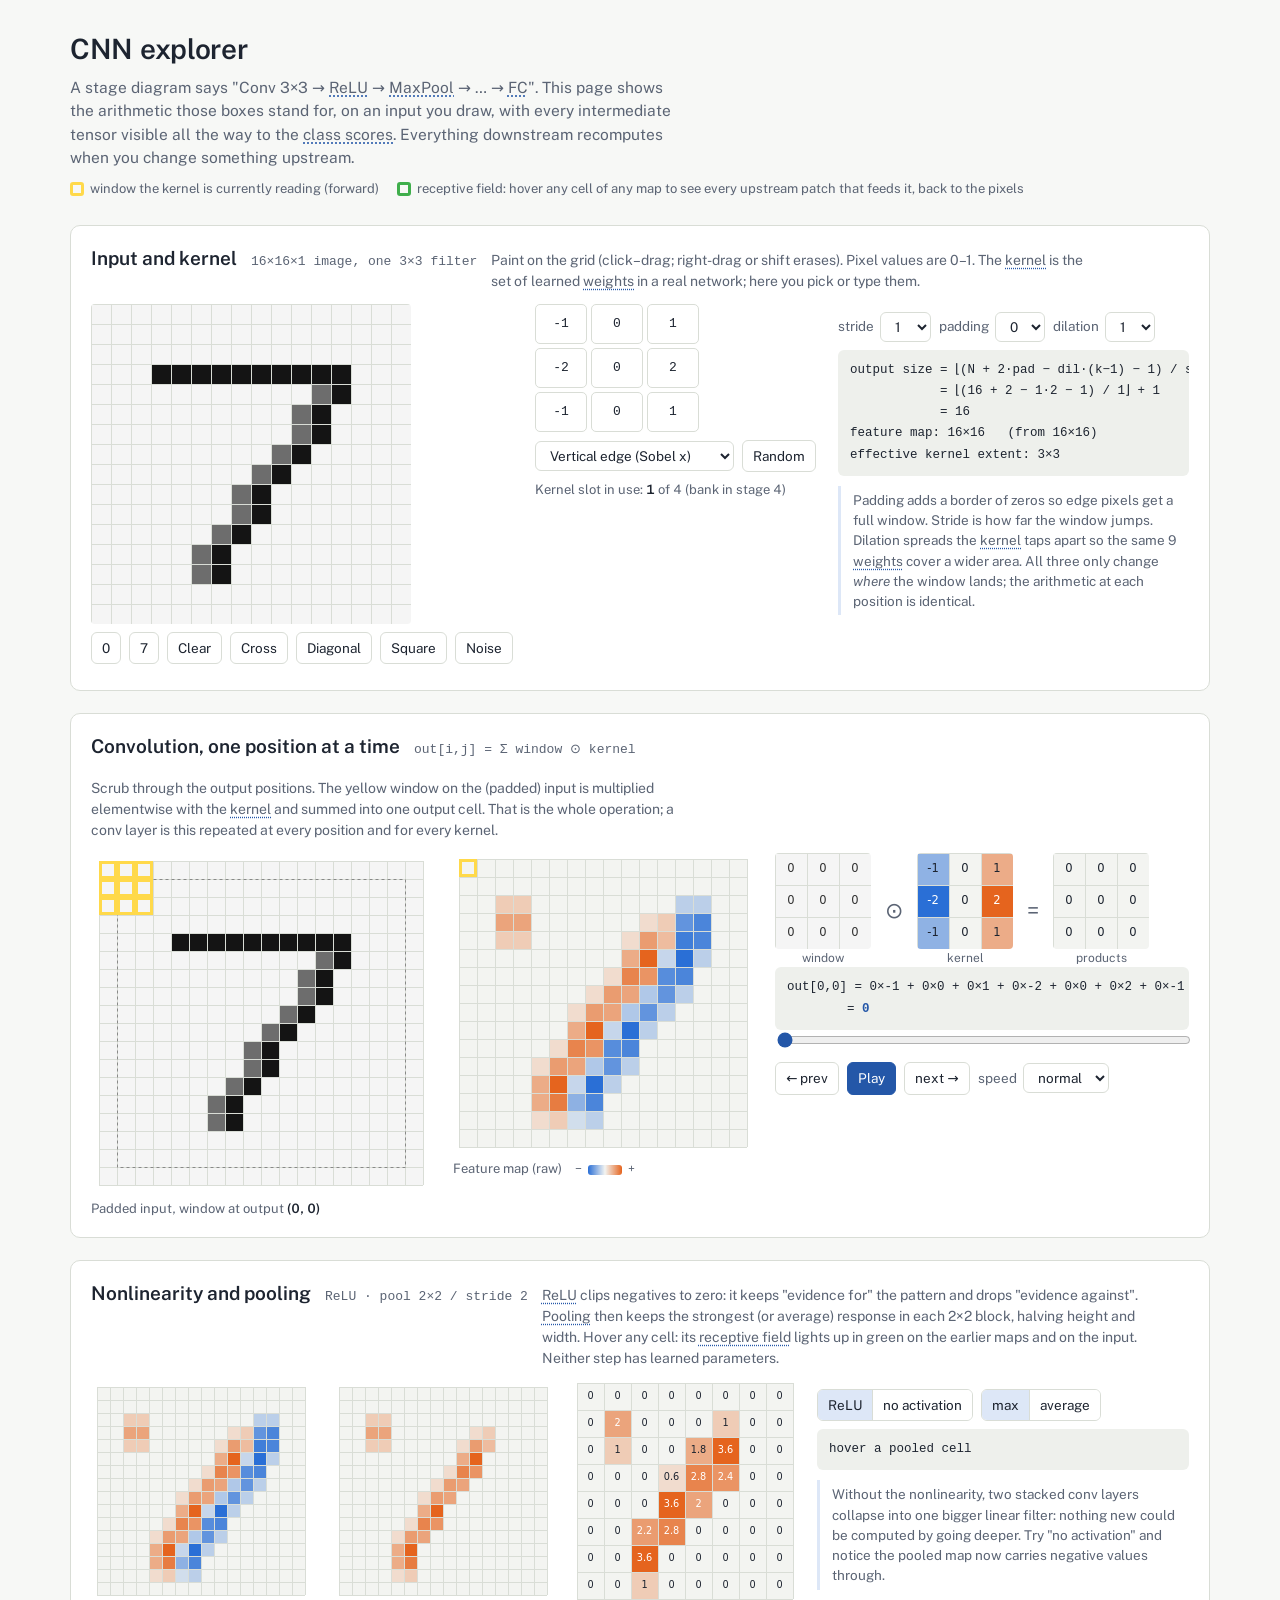
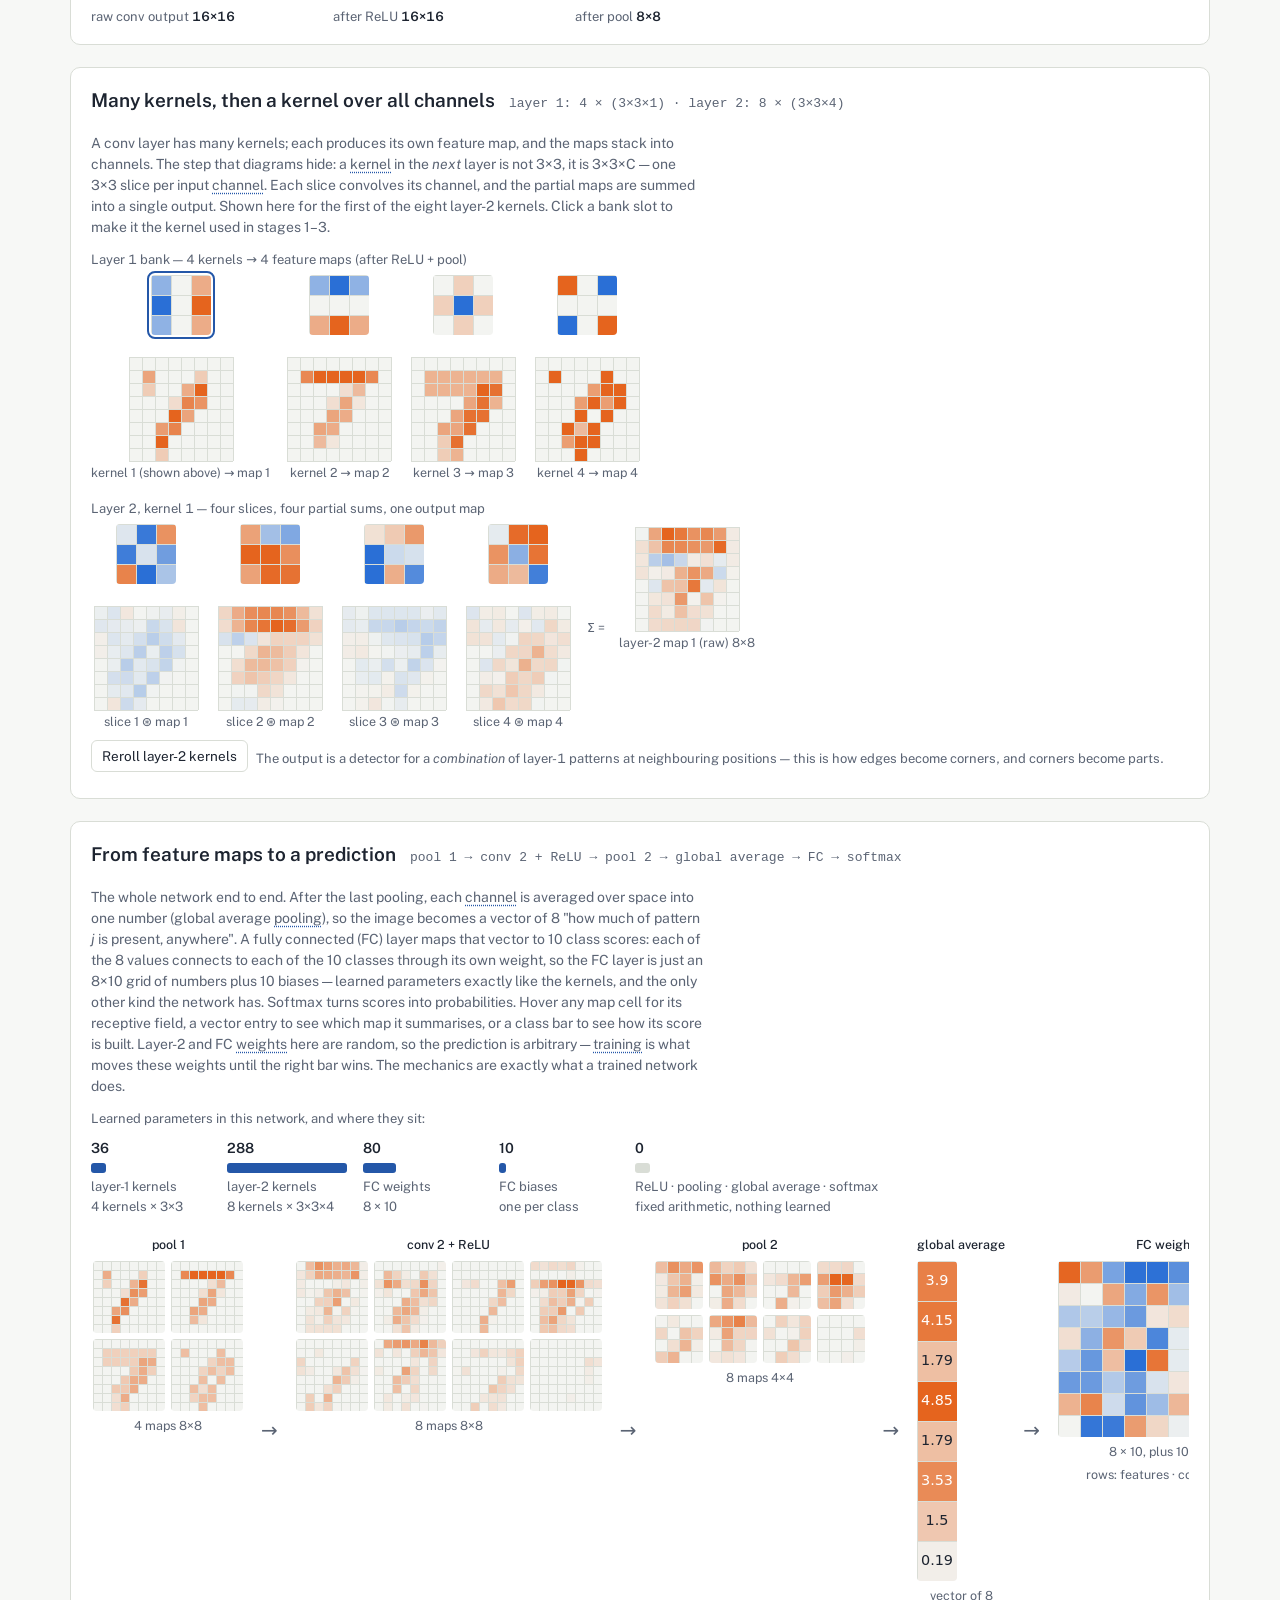
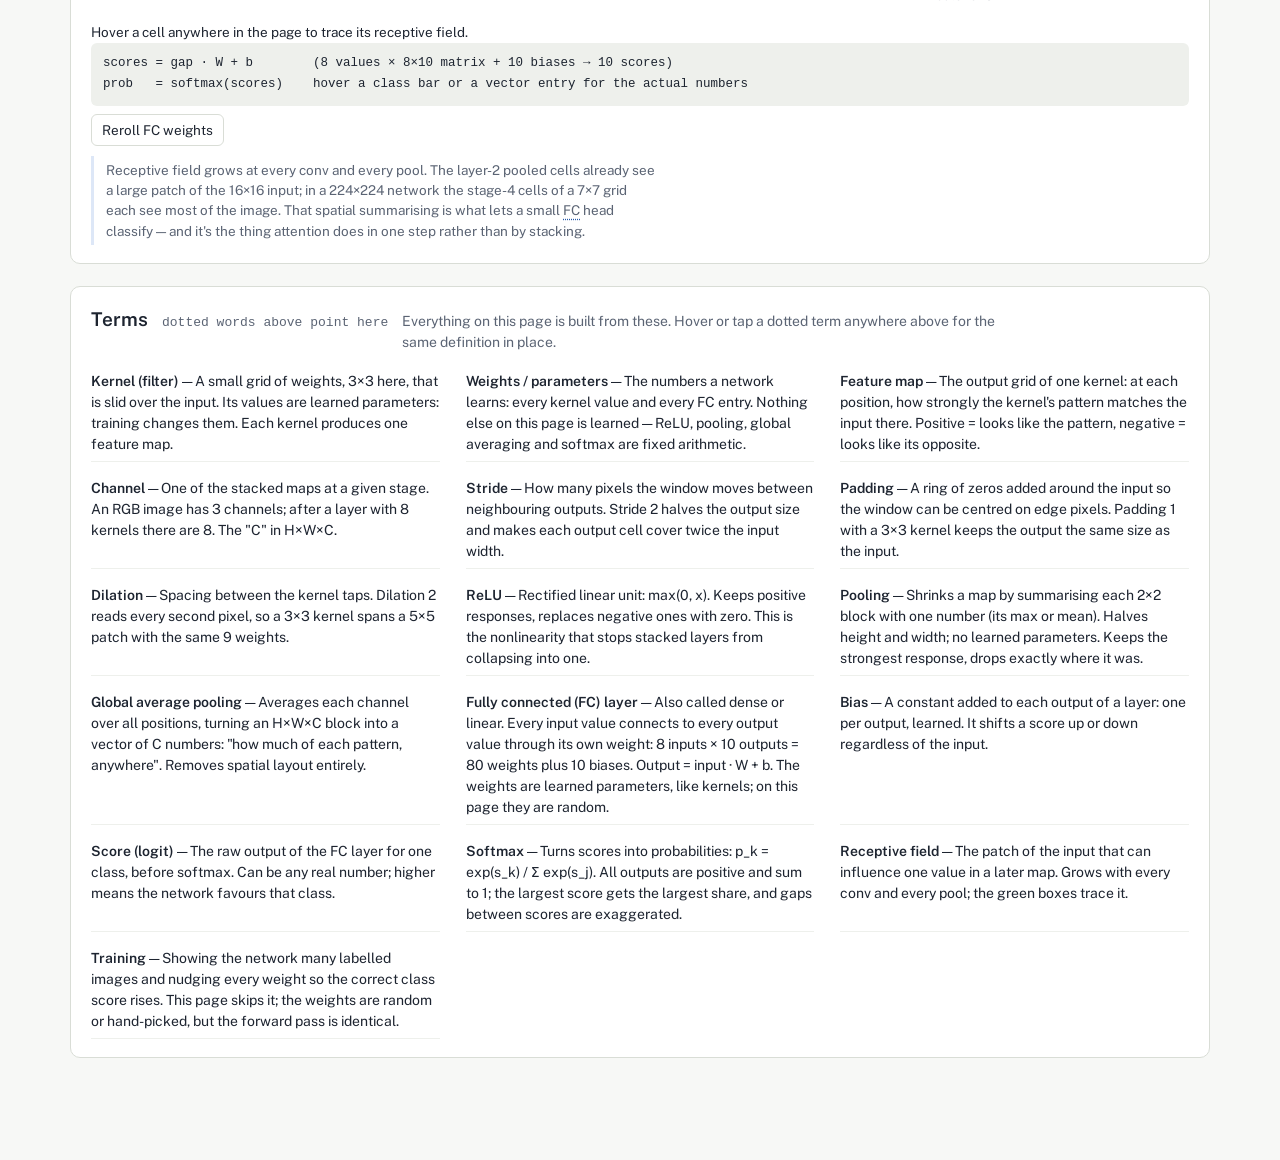
==== commit a09b7006: "refactor: wire both pages to core/cnn.js Both pages are now ES modules importing forward, footprint," ====
--- a/cnn-2d/index.html
+++ b/cnn-2d/index.html
@@ -219,34 +219,19 @@
 </main>
 <div id="tip" role="tooltip"></div>
 
-<script>
-(() => {
-const N = 16, K = 3, C1 = 4, C2 = 8, NC = 10;
+<script type="module">
+import { K, outSize, forward as forwardCore, footprint as footprintCore, kernelPresets, defaultBank, inputPresets } from '../core/cnn.js';
+const N = 16, C1 = 4, C2 = 8, NC = 10;
 const $ = id => document.getElementById(id);
 
 // ---------- state ----------
 const input = new Float32Array(N*N);
-const bank = [
-  [-1,0,1,-2,0,2,-1,0,1],
-  [-1,-2,-1,0,0,0,1,2,1],
-  [0,1,0,1,-4,1,0,1,0],
-  [1,0,-1,0,0,0,-1,0,1].map(v=>v*1.5)
-];
+const bank = defaultBank.map(k=>k.slice()); // layer-1 kernels: hand-picked edge detectors, editable below
 let kSlot = 0;
 let stride=1, pad=1, dil=1, step=0, relu=true, poolMode='max', playing=null;
 let l2 = null;  // C2 kernels × C1 slices × 9
 let W = null, B = null; // FC
 let probe = null;       // {stage, rect:[r0,r1,c0,c1], chs:Set|null} | {kind:'gap',f} | {kind:'class',c}
-
-const kPresets = {
-  'Vertical edge (Sobel x)':[-1,0,1,-2,0,2,-1,0,1],
-  'Horizontal edge (Sobel y)':[-1,-2,-1,0,0,0,1,2,1],
-  'Laplacian':[0,1,0,1,-4,1,0,1,0],
-  'Diagonal':[2,0,-2,0,0,0,-2,0,2],
-  'Blur (box)':Array(9).fill(1/9),
-  'Sharpen':[0,-1,0,-1,5,-1,0,-1,0],
-  'Identity':[0,0,0,0,1,0,0,0,0],
-};
 
 // ---------- helpers ----------
 const clamp=(v,a,b)=>Math.max(a,Math.min(b,v));
@@ -261,7 +246,6 @@
   return `rgb(${zero.map((z,i)=>Math.round(z+(c[i]-z)*a)).join(',')})`;
 }
 function grayColor(v){ const g = isDark() ? 40+v*200 : 245-v*225; return `rgb(${g|0},${g|0},${g|0})`; }
-function outSize(n){ return Math.floor((n + 2*pad - dil*(K-1) - 1)/stride) + 1; }
 const maxAbs=m=>Math.max(0.01,...Array.from(m,Math.abs));
 
 const layouts = new WeakMap(); // canvas -> {cell,ox,oy,w,h}
@@ -307,54 +291,22 @@
   cv.addEventListener('pointerleave',()=>{ if(probe){ probe=null; renderAll(); } });
 }
 
-// ---------- compute ----------
+// ---------- compute (the maths lives in ../core/cnn.js) ----------
 function padded(src,n){ const P=n+2*pad, out=new Float32Array(P*P);
   for(let r=0;r<n;r++)for(let c=0;c<n;c++) out[(r+pad)*P+c+pad]=src[r*n+c]; return out; }
-function conv(src,n,ker){ const P=n+2*pad, pin=padded(src,n), O=outSize(n), out=new Float32Array(O*O);
-  for(let i=0;i<O;i++)for(let j=0;j<O;j++){ let s=0;
-    for(let a=0;a<K;a++)for(let b=0;b<K;b++) s+=pin[(i*stride+a*dil)*P + j*stride+b*dil]*ker[a*K+b];
-    out[i*O+j]=s; } return {out,O,pin,P}; }
-function act(m){ return relu? m.map(v=>Math.max(0,v)) : m; }
-function pool(m,O){ const Q=Math.max(1,Math.floor(O/2)), out=new Float32Array(Q*Q);
-  for(let i=0;i<Q;i++)for(let j=0;j<Q;j++){ const g=(r,c)=> (r<O&&c<O)? m[r*O+c] : (poolMode==='max'?-Infinity:0);
-    const v=[g(2*i,2*j),g(2*i,2*j+1),g(2*i+1,2*j),g(2*i+1,2*j+1)].filter(x=>x!==-Infinity);
-    out[i*Q+j]= poolMode==='max'? Math.max(...v) : v.reduce((a,b)=>a+b)/v.length; } return {out,Q}; }
-function conv1ch(src,n,ker){ const out=new Float32Array(n*n);
-  for(let i=0;i<n;i++)for(let j=0;j<n;j++){ let s=0;
-    for(let a=0;a<K;a++)for(let b=0;b<K;b++){ const r=i+a-1,c=j+b-1; if(r<0||c<0||r>=n||c>=n) continue; s+=src[r*n+c]*ker[a*K+b]; }
-    out[i*n+j]=s; } return out; }
-
 function forward(){
-  const S={};
-  S.O=outSize(N); S.P=N+2*pad; S.pin=padded(input,N);
-  S.c1=bank.map(k=>conv(input,N,k).out); S.a1=S.c1.map(act); S.p1=S.a1.map(m=>pool(m,S.O).out); S.Q=pool(S.a1[0],S.O).Q;
-  S.parts=l2.map(ker=>ker.map((sl,f)=>conv1ch(S.p1[f],S.Q,sl)));
-  S.c2=S.parts.map(ps=>{ const acc=new Float32Array(S.Q*S.Q); ps.forEach(p=>{for(let q=0;q<acc.length;q++)acc[q]+=p[q];}); return acc; });
-  S.a2=S.c2.map(act); S.p2=S.a2.map(m=>pool(m,S.Q).out); S.Q2=pool(S.a2[0],S.Q).Q;
-  S.gap=S.p2.map(m=>m.reduce((a,b)=>a+b,0)/m.length);
-  S.logits=Array.from({length:NC},(_,c)=>S.gap.reduce((s,g,f)=>s+g*W[f][c],B[c]));
-  const mx=Math.max(...S.logits); const ex=S.logits.map(v=>Math.exp(v-mx)); const Z=ex.reduce((a,b)=>a+b); S.prob=ex.map(v=>v/Z);
+  const S=forwardCore({input,N,bank,l2,W,B,stride,pad,dil,poolMode,activation:relu?'relu':'none'});
+  S.P=N+2*pad; S.pin=padded(input,N); // the zero-padded input, drawn in stage 2
   return S;
 }
 
-// receptive-field propagation: returns rects per stage + which channel sets are lit
+// receptive-field propagation: rects per stage + which channel sets are lit (core footprint).
+// Head probes (a global-average entry, a class) start from the whole pool-2 block.
 function footprint(S){
-  const R={}; if(!probe) return R;
-  let st, rect, chs;
-  if(probe.kind==='gap'){ st='pool2'; rect=[0,S.Q2-1,0,S.Q2-1]; chs=new Set([probe.f]); }
-  else if(probe.kind==='class'){ st='pool2'; rect=[0,S.Q2-1,0,S.Q2-1]; chs=null; }
-  else { st=probe.stage; rect=probe.rect.slice(); chs = probe.ch==null? null : new Set([probe.ch]); }
-  R[st]={rect,chs};
-  const order=['pool2','conv2','pool1','conv1'];
-  for(let i=order.indexOf(st); i<order.length; i++){
-    const s=order[i]; let r=R[s].rect;
-    if(s==='pool2'){ r=[2*r[0],Math.min(2*r[1]+1,S.Q-1),2*r[2],Math.min(2*r[3]+1,S.Q-1)]; R.conv2={rect:r,chs:R.pool2.chs}; }
-    else if(s==='conv2'){ r=[clamp(r[0]-1,0,S.Q-1),clamp(r[1]+1,0,S.Q-1),clamp(r[2]-1,0,S.Q-1),clamp(r[3]+1,0,S.Q-1)]; R.pool1={rect:r,chs:null}; }
-    else if(s==='pool1'){ r=[2*r[0],Math.min(2*r[1]+1,S.O-1),2*r[2],Math.min(2*r[3]+1,S.O-1)]; R.conv1={rect:r,chs:R.pool1.chs}; }
-    else if(s==='conv1'){ const e=dil*(K-1); const pr=[r[0]*stride, r[1]*stride+e, r[2]*stride, r[3]*stride+e]; R.padIn={rect:pr};
-      R.input={rect:[clamp(pr[0]-pad,0,N-1),clamp(pr[1]-pad,0,N-1),clamp(pr[2]-pad,0,N-1),clamp(pr[3]-pad,0,N-1)]}; }
-  }
-  return R;
+  if(!probe) return {};
+  if(probe.kind==='gap') return footprintCore({stage:'pool2',rect:[0,S.Q2-1,0,S.Q2-1],chs:new Set([probe.f])},S);
+  if(probe.kind==='class') return footprintCore({stage:'pool2',rect:[0,S.Q2-1,0,S.Q2-1],chs:null},S);
+  return footprintCore(probe,S);
 }
 const lit=(R,st,ch)=> R[st] && (R[st].chs===null || R[st].chs.has(ch)) ? R[st].rect : null;
 
@@ -483,8 +435,8 @@
 for(let q=0;q<9;q++){ const inp=document.createElement('input'); inp.type='text'; inp.inputMode='decimal';
   inp.onchange=()=>{ const v=parseFloat(inp.value); bank[kSlot][q]=isNaN(v)?0:v; inp.value=fmt(bank[kSlot][q]); renderAll(); };
   $('kgrid').append(inp); }
-Object.keys(kPresets).forEach(k=>{ const o=document.createElement('option'); o.textContent=k; $('kPreset').append(o); });
-$('kPreset').onchange=e=>{ bank[kSlot]=kPresets[e.target.value].slice(); syncKgrid(); renderAll(); };
+Object.keys(kernelPresets).forEach(k=>{ const o=document.createElement('option'); o.textContent=k; $('kPreset').append(o); });
+$('kPreset').onchange=e=>{ bank[kSlot]=kernelPresets[e.target.value].slice(); syncKgrid(); renderAll(); };
 $('kRand').onclick=()=>{ bank[kSlot]=Array.from({length:9},()=>+(Math.random()*2-1).toFixed(2)); syncKgrid(); renderAll(); };
 const rnd=(n,s=1)=>Array.from({length:n},()=>+((Math.random()*2-1)*s).toFixed(2));
 function rerollL2(){ l2=Array.from({length:C2},()=>Array.from({length:C1},()=>rnd(9))); }
@@ -493,15 +445,7 @@
 $('fcRand').onclick=()=>{ rerollFC(); renderAll(); };
 
 // ---------- input UI ----------
-const inPresets={
-  'Clear':()=>input.fill(0),
-  '7':()=>{ input.fill(0); for(let c=3;c<13;c++) set(3,c,1); for(let r=4;r<14;r++){ const c=12-Math.round((r-4)*0.7); set(r,c,1); set(r,c-1,.6);} },
-  '0':()=>{ input.fill(0); for(let r=0;r<N;r++)for(let c=0;c<N;c++){ const d=Math.hypot((r-7.5)/5,(c-7.5)/3.6); const v=1-Math.abs(d-1)*3; if(v>0) set(r,c,Math.min(1,v)); } },
-  'Cross':()=>{ input.fill(0); for(let r=0;r<N;r++){ set(r,7,1); set(r,8,1); set(7,r,1); set(8,r,1);} },
-  'Diagonal':()=>{ input.fill(0); for(let r=0;r<N;r++){ set(r,r,1); if(r<N-1) set(r,r+1,.5);} },
-  'Square':()=>{ input.fill(0); for(let r=4;r<12;r++)for(let c=4;c<12;c++) set(r,c,1); },
-  'Noise':()=>{ for(let q=0;q<N*N;q++) input[q]=Math.random(); },
-};
+const inPresets=Object.fromEntries(Object.entries(inputPresets(N)).map(([name,make])=>[name,()=>input.set(make())])); // presets live in ../core/cnn.js
 function set(r,c,v){ if(r>=0&&c>=0&&r<N&&c<N) input[r*N+c]=v; }
 Object.entries(inPresets).forEach(([name,fn])=>{ const b=document.createElement('button'); b.textContent=name; b.onclick=()=>{ fn(); renderAll(); }; $('inPresets').append(b); });
 let painting=false, erase=false;
@@ -518,10 +462,10 @@
 $('dil').onchange=e=>{ dil=+e.target.value; step=0; renderAll(); };
 $('stepSlider').oninput=e=>{ step=+e.target.value; renderAll(); };
 $('prev').onclick=()=>{ step--; renderAll(); };
-$('next').onclick=()=>{ step=(step+1)%(outSize(N)**2); renderAll(); };
+$('next').onclick=()=>{ step=(step+1)%(outSize(N,{stride,pad,dil})**2); renderAll(); };
 function stopPlay(){ clearInterval(playing); playing=null; $('play').textContent='Play'; }
 $('play').onclick=()=>{ if(playing){ stopPlay(); return; } $('play').textContent='Pause';
-  playing=setInterval(()=>{ const t=outSize(N)**2; step=(step+1)%t; renderAll(); if(step===t-1) stopPlay(); }, +$('speed').value); };
+  playing=setInterval(()=>{ const t=outSize(N,{stride,pad,dil})**2; step=(step+1)%t; renderAll(); if(step===t-1) stopPlay(); }, +$('speed').value); };
 $('speed').onchange=()=>{ if(playing){ stopPlay(); $('play').click(); } };
 $('actRelu').onclick=()=>{ relu=true; $('actRelu').classList.add('sel'); $('actNone').classList.remove('sel'); renderAll(); };
 $('actNone').onclick=()=>{ relu=false; $('actNone').classList.add('sel'); $('actRelu').classList.remove('sel'); renderAll(); };
@@ -596,7 +540,6 @@
 
 // ---------- init ----------
 inPresets['7'](); rerollL2(); rerollFC(); syncKgrid(); renderAll();
-})();
 </script>
 </body>
 </html>
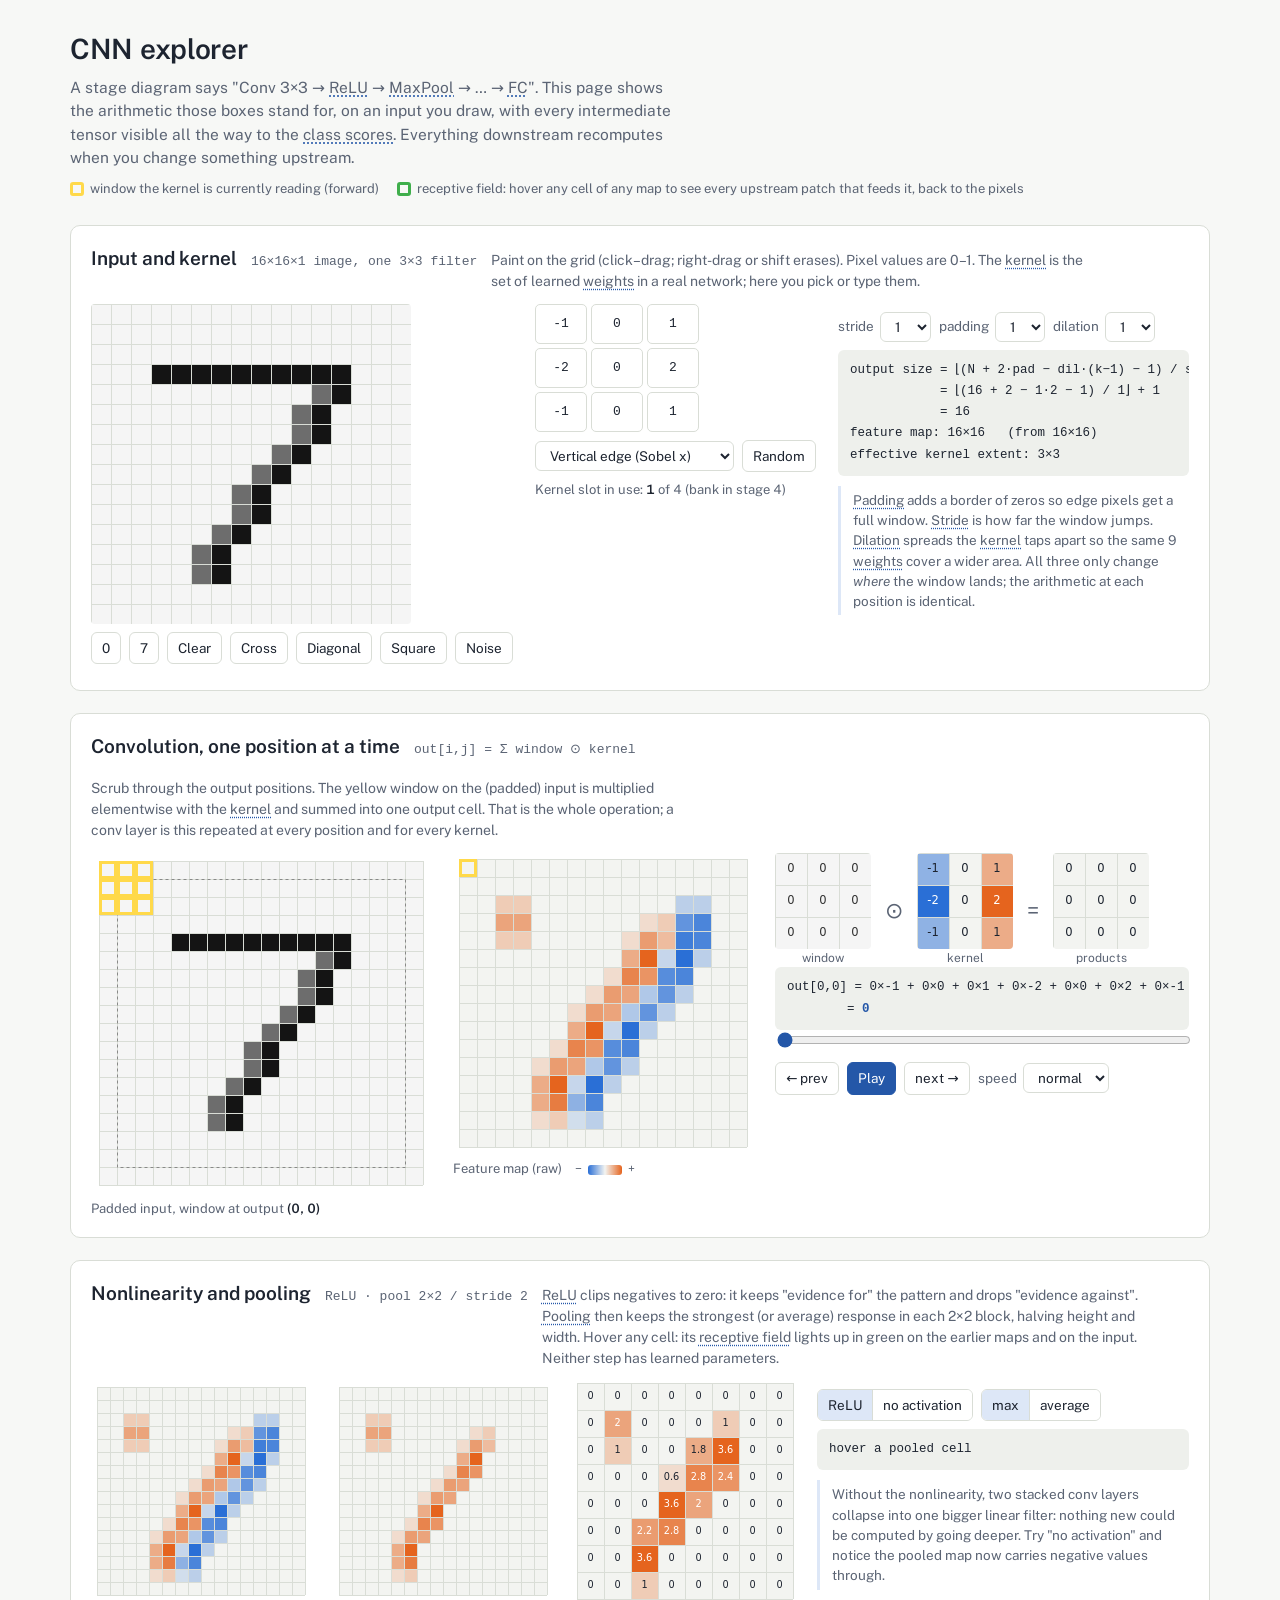
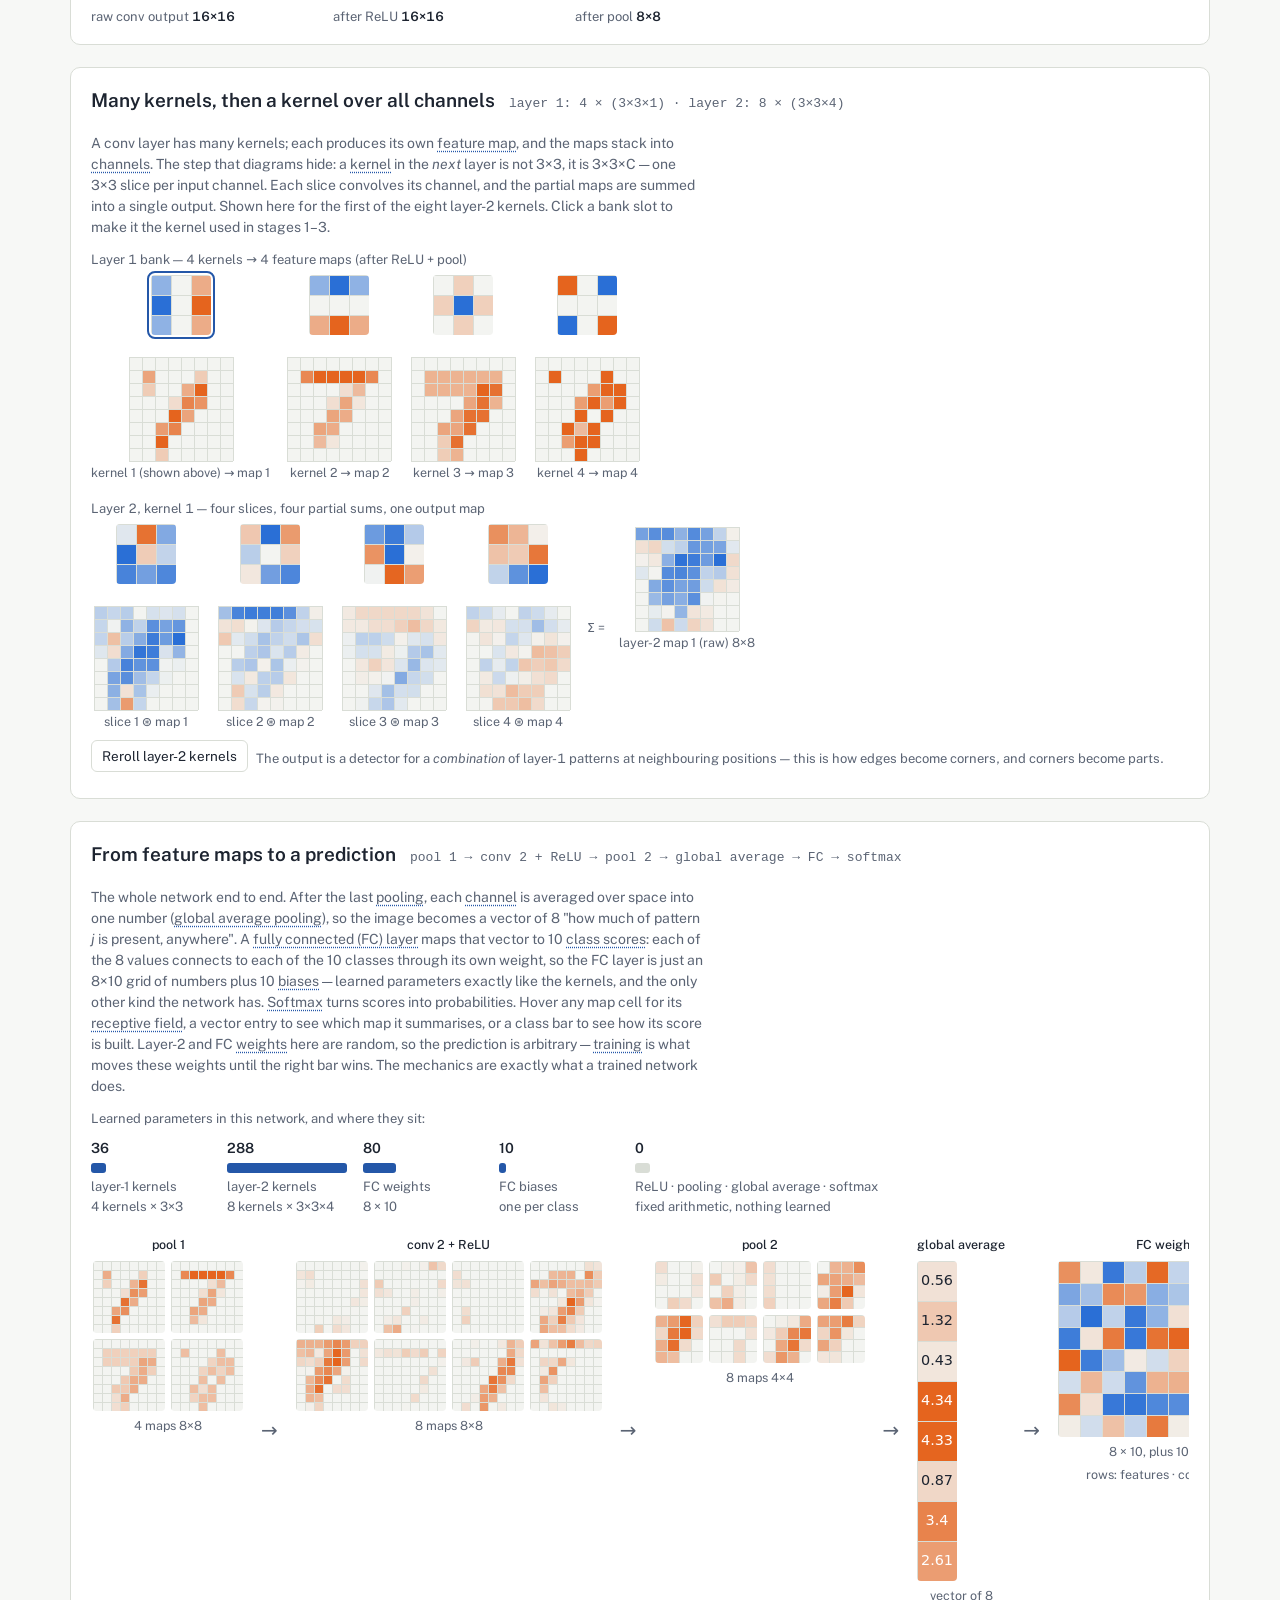
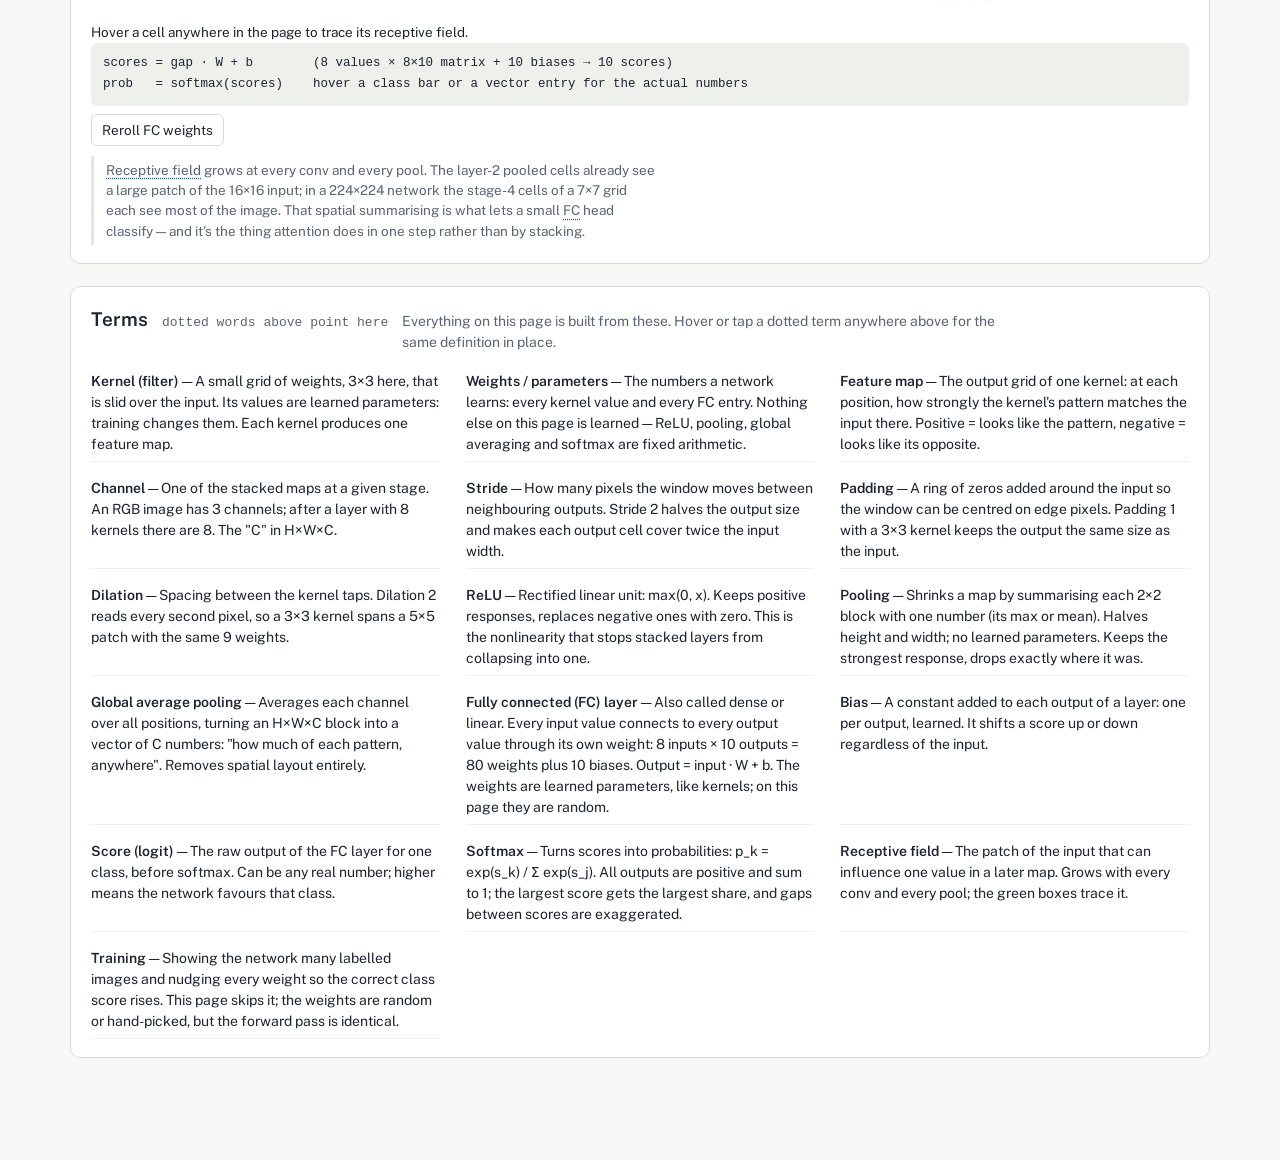
==== commit 609a4a40: "feat: fix the handoff's rough edges (3D camera, terms, pooling, padding) - cnn-3d: the depth layout'" ====
--- a/cnn-2d/index.html
+++ b/cnn-2d/index.html
@@ -5,6 +5,7 @@
 <meta name="viewport" content="width=device-width, initial-scale=1, viewport-fit=cover">
 <title>CNN explorer — what a convolution actually does</title>
 <link rel="stylesheet" href="https://fonts.googleapis.com/css2?family=Public+Sans:ital,wght@0,400;0,500;0,600;1,400&display=swap">
+<link rel="stylesheet" href="../ui/terms.css">
 <style>
 :root{
   box-sizing:border-box;
@@ -86,13 +87,6 @@
 .bars .v{font-family:var(--mono);font-size:12px;color:var(--ink2);min-width:3.5em;text-align:right}
 .rfout{font-size:13.5px;margin-top:4px;min-height:1.6em}
 .rfout b{font-weight:600}
-dfn{font-style:normal;text-decoration:underline dotted var(--accent);text-underline-offset:3px;cursor:help;color:inherit}
-dfn:focus-visible{outline:2px solid var(--accent);outline-offset:2px}
-#tip{position:fixed;z-index:9;max-width:320px;background:var(--ink);color:var(--bg);font-size:13px;line-height:1.45;padding:9px 12px;border-radius:7px;pointer-events:none;display:none;box-shadow:0 4px 18px rgba(0,0,0,.25)}
-#tip b{display:block;font-weight:600;margin-bottom:2px}
-.gloss{display:grid;grid-template-columns:repeat(auto-fill,minmax(300px,1fr));gap:10px 26px;font-size:14px}
-.gloss div{padding:6px 0;border-bottom:1px solid var(--line2)}
-.gloss b{font-weight:600}
 .ledger{display:flex;gap:16px;flex-wrap:wrap;align-items:flex-end;margin:4px 0 14px;font-size:13px;color:var(--ink2)}
 .ledger .p{min-width:120px}
 .ledger .p b{display:block;color:var(--ink);font-weight:600;font-size:14px}
@@ -124,7 +118,7 @@
     <div class="col">
       <div class="ctrls">
         <label class="ctl">stride <select id="stride"><option>1</option><option>2</option><option>3</option></select></label>
-        <label class="ctl">padding <select id="pad"><option>0</option><option>1</option><option>2</option></select></label>
+        <label class="ctl">padding <select id="pad"><option>0</option><option selected>1</option><option>2</option></select></label>
         <label class="ctl">dilation <select id="dil"><option>1</option><option>2</option></select></label>
       </div>
       <div class="math" id="shapeMath"></div>
@@ -221,6 +215,7 @@
 
 <script type="module">
 import { K, outSize, forward as forwardCore, footprint as footprintCore, kernelPresets, defaultBank, inputPresets } from '../core/cnn.js';
+import { installTerms } from '../ui/terms.js';
 const N = 16, C1 = 4, C2 = 8, NC = 10;
 const $ = id => document.getElementById(id);
 
@@ -478,56 +473,7 @@
   cv.addEventListener('pointerleave',()=>{ if(probe){probe=null;renderAll();} }); });
 matchMedia('(prefers-color-scheme: dark)').addEventListener('change',renderAll);
 
-// ---------- terms ----------
-const TERMS = [
-  ['kernel', /\bkernel\b/i, 'Kernel (filter)', 'A small grid of weights, 3×3 here, that is slid over the input. Its values are learned parameters: training changes them. Each kernel produces one feature map.'],
-  ['weights', /\bweights\b/i, 'Weights / parameters', 'The numbers a network learns: every kernel value and every FC entry. Nothing else on this page is learned — ReLU, pooling, global averaging and softmax are fixed arithmetic.'],
-  ['feature map', /\bfeature map\b/i, 'Feature map', 'The output grid of one kernel: at each position, how strongly the kernel\'s pattern matches the input there. Positive = looks like the pattern, negative = looks like its opposite.'],
-  ['channel', /\bchannels?\b/i, 'Channel', 'One of the stacked maps at a given stage. An RGB image has 3 channels; after a layer with 8 kernels there are 8. The "C" in H×W×C.'],
-  ['stride', /\bstride\b/i, 'Stride', 'How many pixels the window moves between neighbouring outputs. Stride 2 halves the output size and makes each output cell cover twice the input width.'],
-  ['padding', /\bpadding\b/i, 'Padding', 'A ring of zeros added around the input so the window can be centred on edge pixels. Padding 1 with a 3×3 kernel keeps the output the same size as the input.'],
-  ['dilation', /\bdilation\b/i, 'Dilation', 'Spacing between the kernel taps. Dilation 2 reads every second pixel, so a 3×3 kernel spans a 5×5 patch with the same 9 weights.'],
-  ['relu', /\bReLU\b/, 'ReLU', 'Rectified linear unit: max(0, x). Keeps positive responses, replaces negative ones with zero. This is the nonlinearity that stops stacked layers from collapsing into one.'],
-  ['pool', /\b(max-?pool(ing)?|pooling)\b/i, 'Pooling', 'Shrinks a map by summarising each 2×2 block with one number (its max or mean). Halves height and width; no learned parameters. Keeps the strongest response, drops exactly where it was.'],
-  ['gap', /\bglobal average(?: pooling)?\b/i, 'Global average pooling', 'Averages each channel over all positions, turning an H×W×C block into a vector of C numbers: "how much of each pattern, anywhere". Removes spatial layout entirely.'],
-  ['fc', /\b(fully connected(?: \(FC\))?(?: layer)?|FC)\b/, 'Fully connected (FC) layer', 'Also called dense or linear. Every input value connects to every output value through its own weight: 8 inputs × 10 outputs = 80 weights plus 10 biases. Output = input · W + b. The weights are learned parameters, like kernels; on this page they are random.'],
-  ['bias', /\bbias(es)?\b/i, 'Bias', 'A constant added to each output of a layer: one per output, learned. It shifts a score up or down regardless of the input.'],
-  ['score', /\bclass scores?\b/i, 'Score (logit)', 'The raw output of the FC layer for one class, before softmax. Can be any real number; higher means the network favours that class.'],
-  ['softmax', /\bsoftmax\b/i, 'Softmax', 'Turns scores into probabilities: p_k = exp(s_k) / Σ exp(s_j). All outputs are positive and sum to 1; the largest score gets the largest share, and gaps between scores are exaggerated.'],
-  ['rf', /\breceptive field\b/i, 'Receptive field', 'The patch of the input that can influence one value in a later map. Grows with every conv and every pool; the green boxes trace it.'],
-  ['training', /\btraining\b/i, 'Training', 'Showing the network many labelled images and nudging every weight so the correct class score rises. This page skips it; the weights are random or hand-picked, but the forward pass is identical.'],
-];
-const termById = Object.fromEntries(TERMS.map(t=>[t[0],t]));
-function linkTerms(){
-  document.querySelectorAll('.lede, .head p, .note').forEach(el=>{
-    const seen=new Set();
-    const walker=document.createTreeWalker(el,NodeFilter.SHOW_TEXT); const nodes=[]; while(walker.nextNode()) nodes.push(walker.currentNode);
-    nodes.forEach(node=>{
-      if(node.parentNode.closest('dfn,.n')) return;
-      let text=node.nodeValue;
-      for(const [id,re] of TERMS.map(t=>[t[0],t[1]])){
-        if(seen.has(id)) continue; const m=re.exec(text); if(!m) continue;
-        seen.add(id);
-        const before=document.createTextNode(text.slice(0,m.index));
-        const d=document.createElement('dfn'); d.dataset.t=id; d.tabIndex=0; d.textContent=m[0];
-        const after=document.createTextNode(text.slice(m.index+m[0].length));
-        node.parentNode.insertBefore(before,node); node.parentNode.insertBefore(d,node); node.parentNode.replaceChild(after,node);
-        node=after; text=after.nodeValue;
-      }
-    });
-  });
-}
-const tip=$('tip');
-function showTip(d){ const t=termById[d.dataset.t]; tip.innerHTML=`<b>${t[2]}</b>${t[3]}`; tip.style.display='block';
-  const r=d.getBoundingClientRect(); const w=tip.offsetWidth, h=tip.offsetHeight;
-  let x=clamp(r.left, 8, innerWidth-w-8), y=r.bottom+8; if(y+h>innerHeight-8) y=r.top-h-8; tip.style.left=x+'px'; tip.style.top=y+'px'; }
-function hideTip(){ tip.style.display='none'; }
-document.addEventListener('pointerover',e=>{ const d=e.target.closest&&e.target.closest('dfn'); if(d) showTip(d); });
-document.addEventListener('pointerout',e=>{ if(e.target.closest&&e.target.closest('dfn')) hideTip(); });
-document.addEventListener('focusin',e=>{ const d=e.target.closest&&e.target.closest('dfn'); if(d) showTip(d); });
-document.addEventListener('focusout',e=>{ if(e.target.closest&&e.target.closest('dfn')) hideTip(); });
-document.addEventListener('click',e=>{ const d=e.target.closest&&e.target.closest('dfn'); if(d){ if(tip.style.display==='block'&&tip.dataset.for===d.dataset.t){hideTip();tip.dataset.for='';} else {showTip(d);tip.dataset.for=d.dataset.t;} } else { hideTip(); tip.dataset.for=''; } });
-$('gloss').innerHTML = TERMS.map(t=>`<div><b>${t[2]}</b> — ${t[3]}</div>`).join('');
+// ---------- terms: shared mechanism in ../ui/terms.js (array, tooltip, glossary) ----------
 // parameter ledger
 function renderLedger(){
   const l1=K*K*C1, l2n=K*K*C1*C2, fc=C2*NC, bias=NC; const mx=Math.max(l1,l2n,fc);
@@ -536,7 +482,7 @@
     + cell('layer-1 kernels',l1,`${C1} kernels × 3×3`) + cell('layer-2 kernels',l2n,`${C2} kernels × 3×3×${C1}`) + cell('FC weights',fc,`${C2} × ${NC}`) + cell('FC biases',bias,`one per class`)
     + cell('ReLU · pooling · global average · softmax',0,'fixed arithmetic, nothing learned',true);
 }
-linkTerms(); renderLedger();
+installTerms({selectors:'.lede, .head p, .note', tip:$('tip'), gloss:$('gloss')}); renderLedger();
 
 // ---------- init ----------
 inPresets['7'](); rerollL2(); rerollFC(); syncKgrid(); renderAll();
--- a/ui/terms.css
+++ b/ui/terms.css
@@ -0,0 +1,9 @@
+/* ui/terms.css — dotted inline definitions, their tooltip, and the Terms section. Shared by every page;
+   uses the page's colour tokens (--accent, --ink, --bg, --line2), so it follows the page's light/dark theme. */
+dfn{font-style:normal;text-decoration:underline dotted var(--accent);text-underline-offset:3px;cursor:help;color:inherit}
+dfn:focus-visible{outline:2px solid var(--accent);outline-offset:2px}
+#tip{position:fixed;z-index:9;max-width:320px;background:var(--ink);color:var(--bg);font-size:13px;line-height:1.45;padding:9px 12px;border-radius:7px;pointer-events:none;display:none;box-shadow:0 4px 18px rgba(0,0,0,.25)}
+#tip b{display:block;font-weight:600;margin-bottom:2px}
+.gloss{display:grid;grid-template-columns:repeat(auto-fill,minmax(300px,1fr));gap:10px 26px;font-size:14px}
+.gloss div{padding:6px 0;border-bottom:1px solid var(--line2)}
+.gloss b{font-weight:600}
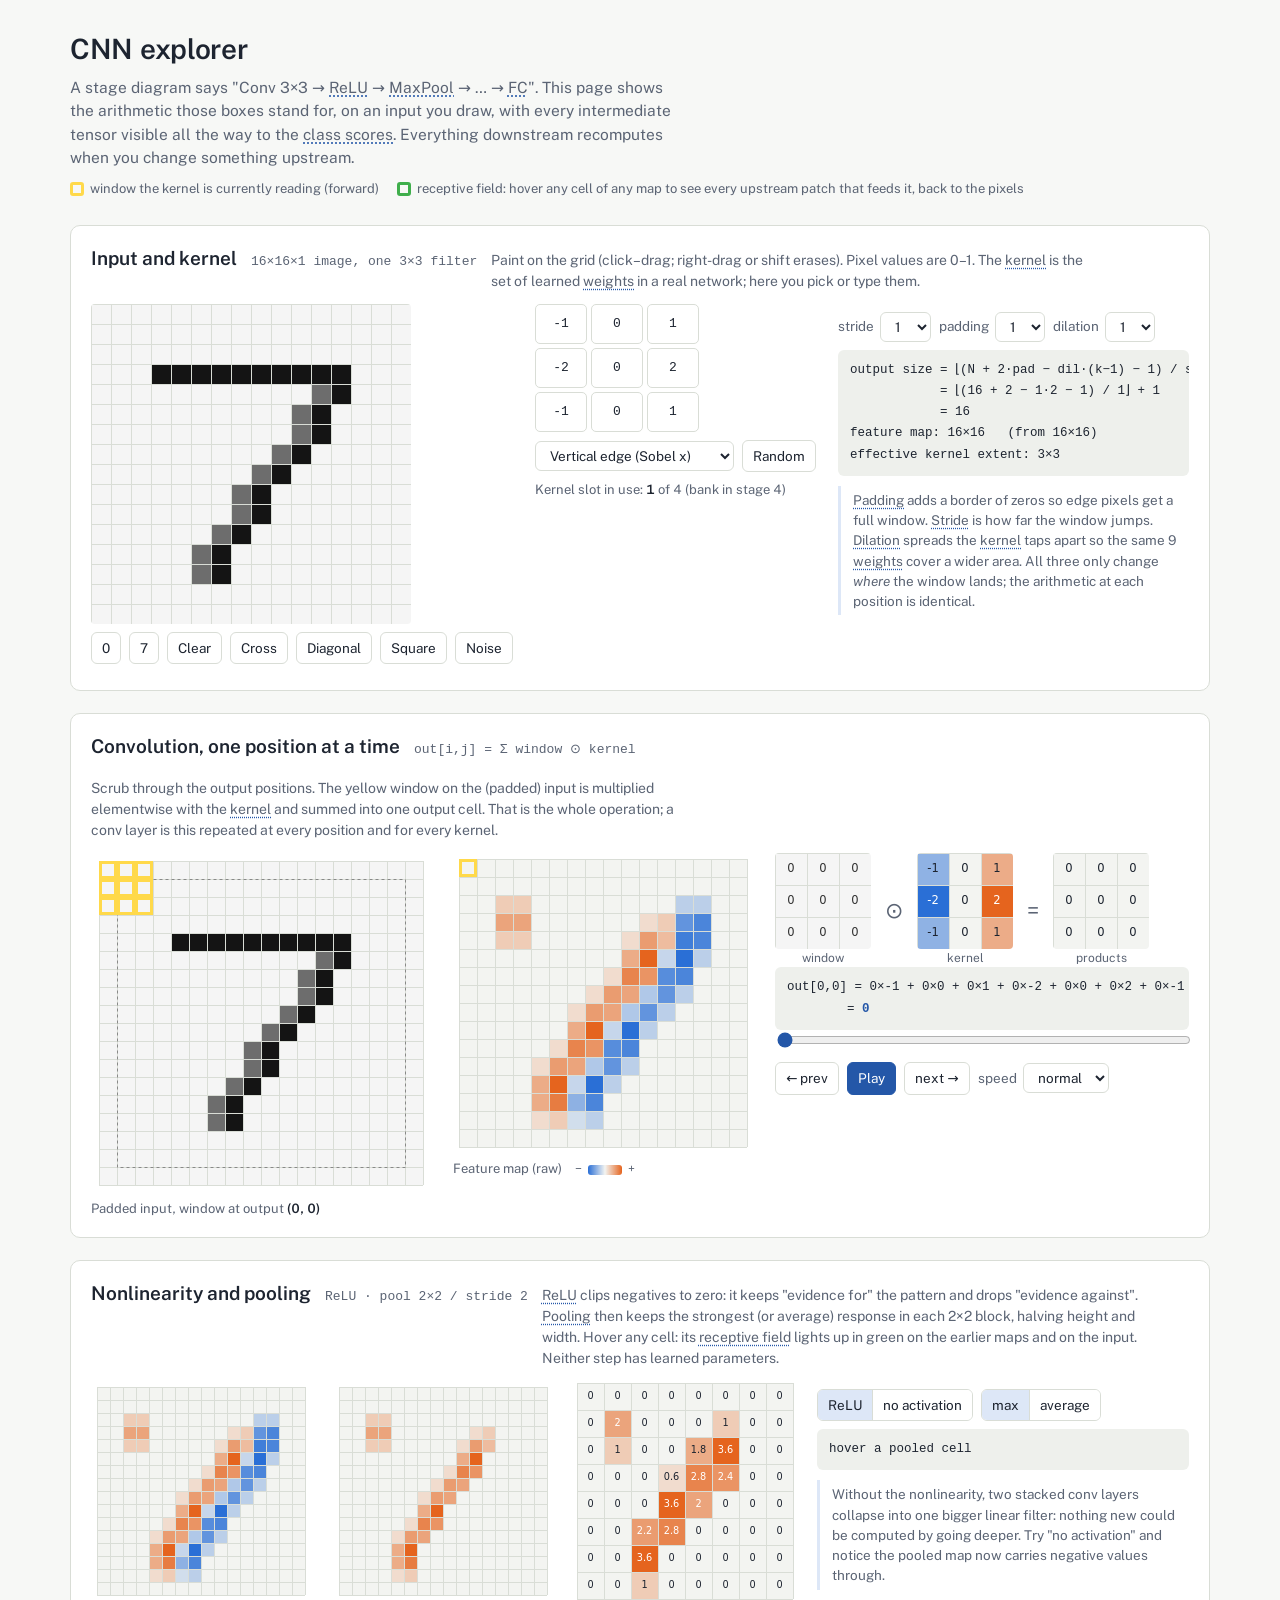
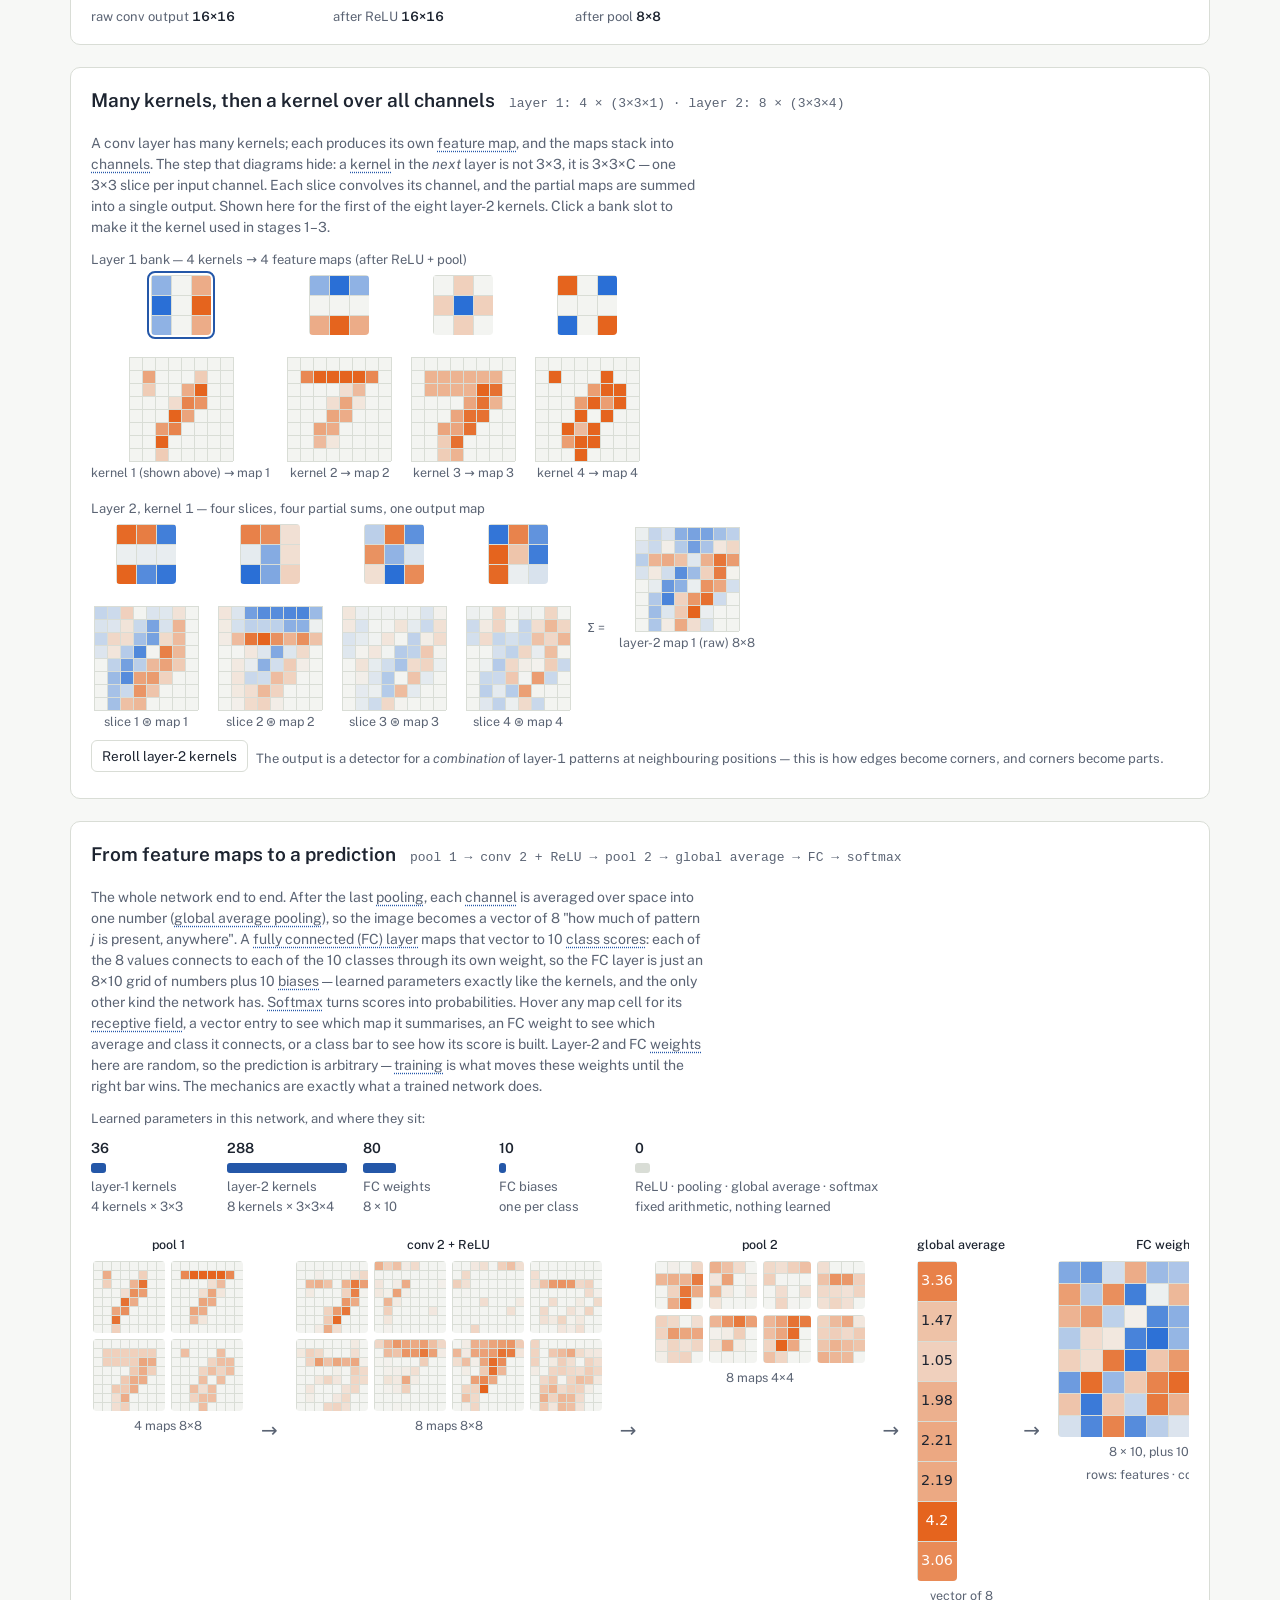
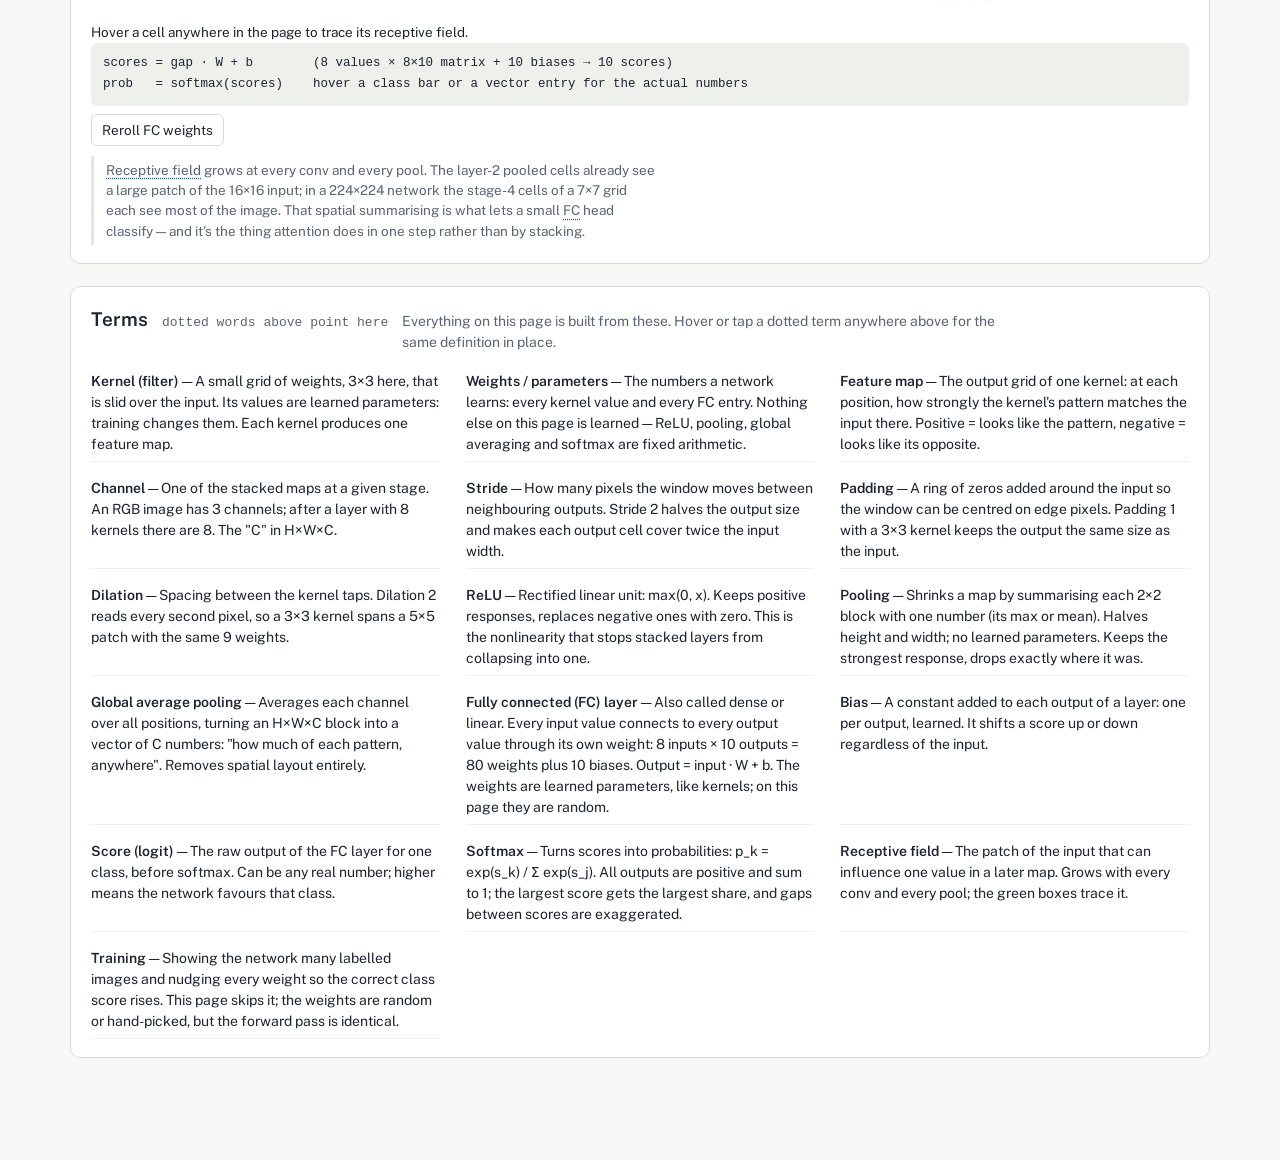
==== commit 1465adf9: "fix(cnn-2d): head probes show only their direct link; FC weights hoverable Hovering a class lit ever" ====
--- a/cnn-2d/index.html
+++ b/cnn-2d/index.html
@@ -197,7 +197,7 @@
 <!-- 5 PIPELINE TO PREDICTION -->
 <section id="s5">
   <div class="head"><h2>From feature maps to a prediction</h2><span class="n">pool 1 → conv 2 + ReLU → pool 2 → global average → FC → softmax</span>
-    <p>The whole network end to end. After the last pooling, each channel is averaged over space into one number (global average pooling), so the image becomes a vector of 8 "how much of pattern <i>j</i> is present, anywhere". A fully connected (FC) layer maps that vector to 10 class scores: each of the 8 values connects to each of the 10 classes through its own weight, so the FC layer is just an 8×10 grid of numbers plus 10 biases — learned parameters exactly like the kernels, and the only other kind the network has. Softmax turns scores into probabilities. Hover any map cell for its receptive field, a vector entry to see which map it summarises, or a class bar to see how its score is built. Layer-2 and FC weights here are random, so the prediction is arbitrary — training is what moves these weights until the right bar wins. The mechanics are exactly what a trained network does.</p></div>
+    <p>The whole network end to end. After the last pooling, each channel is averaged over space into one number (global average pooling), so the image becomes a vector of 8 "how much of pattern <i>j</i> is present, anywhere". A fully connected (FC) layer maps that vector to 10 class scores: each of the 8 values connects to each of the 10 classes through its own weight, so the FC layer is just an 8×10 grid of numbers plus 10 biases — learned parameters exactly like the kernels, and the only other kind the network has. Softmax turns scores into probabilities. Hover any map cell for its receptive field, a vector entry to see which map it summarises, an FC weight to see which average and class it connects, or a class bar to see how its score is built. Layer-2 and FC weights here are random, so the prediction is arbitrary — training is what moves these weights until the right bar wins. The mechanics are exactly what a trained network does.</p></div>
   <div class="ledger" id="ledger"></div>
   <div class="pipe" id="pipe"></div>
   <div class="rfout" id="rfout">Hover a cell anywhere in the page to trace its receptive field.</div>
@@ -296,11 +296,12 @@
 }
 
 // receptive-field propagation: rects per stage + which channel sets are lit (core footprint).
-// Head probes (a global-average entry, a class) start from the whole pool-2 block.
+// Head probes show only their direct link (the rest is drawn in renderPipe): a global-average entry lights its own
+// pool-2 map; an FC weight and a class light the averages. The cone back to the input is not drawn there: it would be the whole image.
 function footprint(S){
   if(!probe) return {};
-  if(probe.kind==='gap') return footprintCore({stage:'pool2',rect:[0,S.Q2-1,0,S.Q2-1],chs:new Set([probe.f])},S);
-  if(probe.kind==='class') return footprintCore({stage:'pool2',rect:[0,S.Q2-1,0,S.Q2-1],chs:null},S);
+  if(probe.kind==='gap') return {pool2:{rect:[0,S.Q2-1,0,S.Q2-1],chs:new Set([probe.f])}};
+  if(probe.kind==='class'||probe.kind==='fc') return {};
   return footprintCore(probe,S);
 }
 const lit=(R,st,ch)=> R[st] && (R[st].chs===null || R[st].chs.has(ch)) ? R[st].rect : null;
@@ -376,7 +377,10 @@
   renderPipe(S,R);
   // readout
   const ro=$('rfout');
-  if(R.input){ const [r0,r1,c0,c1]=R.input.rect; const src = probe.kind==='gap'? `global-average entry ${probe.f+1}` : probe.kind==='class'? `class ${probe.c}` : `${probe.stage.replace(/(\d)/,' $1')}${probe.ch!=null?` map ${probe.ch+1}`:''} cell (${probe.rect[0]}, ${probe.rect[2]})`;
+  if(probe&&probe.kind==='gap') ro.innerHTML=`<b>global-average entry ${probe.f+1}</b> is the mean of pool-2 map ${probe.f+1} (outlined). Through that map it sees the whole image, so the cone back to the input is not drawn.`;
+  else if(probe&&probe.kind==='fc') ro.innerHTML=`<b>FC weight</b> row ${probe.f+1}, class ${probe.c} links global-average entry ${probe.f+1} to class ${probe.c}: one of the 8 terms of that class's score.`;
+  else if(probe&&probe.kind==='class') ro.innerHTML=`<b>class ${probe.c}</b> reads only the 8 global averages, each through its own weight in column ${probe.c} of W. Nothing spatial survives to here.`;
+  else if(R.input){ const [r0,r1,c0,c1]=R.input.rect; const src=`${probe.stage.replace(/([0-9])/,' $1')}${probe.ch!=null?` map ${probe.ch+1}`:''} cell (${probe.rect[0]}, ${probe.rect[2]})`;
     ro.innerHTML=`<b>${src}</b> sees input rows ${r0}–${r1}, cols ${c0}–${c1}: a <b>${r1-r0+1}×${c1-c0+1}</b> patch of the ${N}×${N} image${R.padIn && (R.padIn.rect[0]<pad||R.padIn.rect[2]<pad||R.padIn.rect[1]>=N+pad||R.padIn.rect[3]>=N+pad)?' (plus zero padding beyond the edge)':''}.`; }
   else ro.textContent='Hover a cell anywhere in the page to trace its receptive field.';
 }
@@ -396,7 +400,7 @@
   // GAP vector
   { const [d,s]=stage('global average',`vector of 8`); s.style.gridTemplateColumns='auto';
     const cv=document.createElement('canvas'); cv.width=40; cv.height=8*40; cv.style.cursor='pointer';
-    drawGrid(cv,S.gap,1,C2,{mode:'div',scale:maxAbs(S.gap),labels:true, rect: probe&&probe.kind==='gap'? [probe.f,probe.f,0,0] : null});
+    drawGrid(cv,S.gap,1,C2,{mode:'div',scale:maxAbs(S.gap),labels:true, rect: !probe? null : probe.kind==='gap'||probe.kind==='fc'? [probe.f,probe.f,0,0] : probe.kind==='class'? [0,C2-1,0,0] : null});
     cv.addEventListener('pointermove',ev=>{ const p=cellAt(cv,ev); const np=p?{kind:'gap',f:p[0]}:null; if(JSON.stringify(np)!==JSON.stringify(probe)){probe=np;renderAll();} });
     cv.addEventListener('pointerleave',()=>{ if(probe){probe=null;renderAll();} });
     s.append(cv); pipe.append(d, arrow()); }
@@ -404,14 +408,16 @@
   { const [d,s]=stage('FC weights',`8 × 10, plus 10 biases`); s.style.gridTemplateColumns='auto';
     const flat=new Float32Array(C2*NC); for(let f=0;f<C2;f++)for(let c=0;c<NC;c++) flat[f*NC+c]=W[f][c];
     const cv=document.createElement('canvas'); cv.width=NC*22; cv.height=C2*22;
-    let rect=null; if(probe&&probe.kind==='gap') rect=[probe.f,probe.f,0,NC-1]; if(probe&&probe.kind==='class') rect=[0,C2-1,probe.c,probe.c];
-    drawGrid(cv,flat,NC,C2,{mode:'div',scale:maxAbs(flat),rect});
+    let rect=null; if(probe&&probe.kind==='gap') rect=[probe.f,probe.f,0,NC-1]; if(probe&&probe.kind==='class') rect=[0,C2-1,probe.c,probe.c]; if(probe&&probe.kind==='fc') rect=[probe.f,probe.f,probe.c,probe.c];
+    drawGrid(cv,flat,NC,C2,{mode:'div',scale:maxAbs(flat),rect}); cv.style.cursor='pointer';
+    cv.addEventListener('pointermove',ev=>{ const p=cellAt(cv,ev); const np=p?{kind:'fc',f:p[0],c:p[1]}:null; if(JSON.stringify(np)!==JSON.stringify(probe)){probe=np;renderAll();} });
+    cv.addEventListener('pointerleave',()=>{ if(probe){probe=null;renderAll();} });
     s.append(cv); const c2=document.createElement('div'); c2.textContent='rows: features · cols: classes'; c2.style.marginTop='4px'; d.append(c2); pipe.append(d, arrow()); }
   // bars
   { const [d,s]=stage('scores → softmax','hover a class'); s.style.gridTemplateColumns='auto';
     const bars=document.createElement('div'); bars.className='bars'; const top=S.prob.indexOf(Math.max(...S.prob));
     for(let c=0;c<NC;c++){ const lab=document.createElement('div'); lab.className='lab'; lab.textContent=`class ${c}`;
-      const bar=document.createElement('div'); bar.className='bar'+(c===top?' top':'')+(probe&&probe.kind==='class'&&probe.c===c?' hov':''); const i=document.createElement('i'); i.style.width=(S.prob[c]*100)+'%'; bar.append(i);
+      const bar=document.createElement('div'); bar.className='bar'+(c===top?' top':'')+(probe&&(probe.kind==='class'||probe.kind==='fc')&&probe.c===c?' hov':''); const i=document.createElement('i'); i.style.width=(S.prob[c]*100)+'%'; bar.append(i);
       const v=document.createElement('div'); v.className='v'; v.textContent=(S.prob[c]*100).toFixed(1)+'%';
       [lab,bar,v].forEach(el=>{ el.addEventListener('pointerenter',()=>{ if(!(probe&&probe.kind==='class'&&probe.c===c)){ probe={kind:'class',c}; renderAll(); } }); });
       bars.append(lab,bar,v); }
@@ -421,6 +427,7 @@
   const hm=$('headMath');
   if(probe&&probe.kind==='class'){ const c=probe.c; const terms=S.gap.map((g,f)=>`${fmt(g)}×${fmt(W[f][c])}`).join(' + ');
     hm.innerHTML=`score[${c}] = Σ_f gap[f]·W[f,${c}] + b[${c}]\n         = ${terms} + ${fmt(B[c])}\n         = <span class="sum">${fmt(S.logits[c])}</span>\nsoftmax  = exp(score[${c}]) / Σ_k exp(score[k]) = <span class="sum">${(S.prob[c]*100).toFixed(1)}%</span>`; }
+  else if(probe&&probe.kind==='fc'){ const {f,c}=probe; hm.innerHTML=`W[row ${f+1}, class ${c}] = ${fmt(W[f][c])}: multiplies global-average entry ${f+1} into the score of class ${c}\n         ${fmt(S.gap[f])} × ${fmt(W[f][c])} = <span class="sum">${fmt(S.gap[f]*W[f][c])}</span>, one of the 8 terms of score[${c}] = ${fmt(S.logits[c])}`; }
   else if(probe&&probe.kind==='gap'){ const f=probe.f; hm.innerHTML=`gap[${f+1}] = mean of pool-2 map ${f+1} (${S.Q2}×${S.Q2} = ${S.Q2*S.Q2} values) = <span class="sum">${fmt(S.gap[f])}</span>\nfeeds every class through row ${f+1} of W (highlighted)`; }
   else hm.textContent=`scores = gap · W + b        (8 values × 8×10 matrix + 10 biases → 10 scores)\nprob   = softmax(scores)    hover a class bar or a vector entry for the actual numbers`;
 }
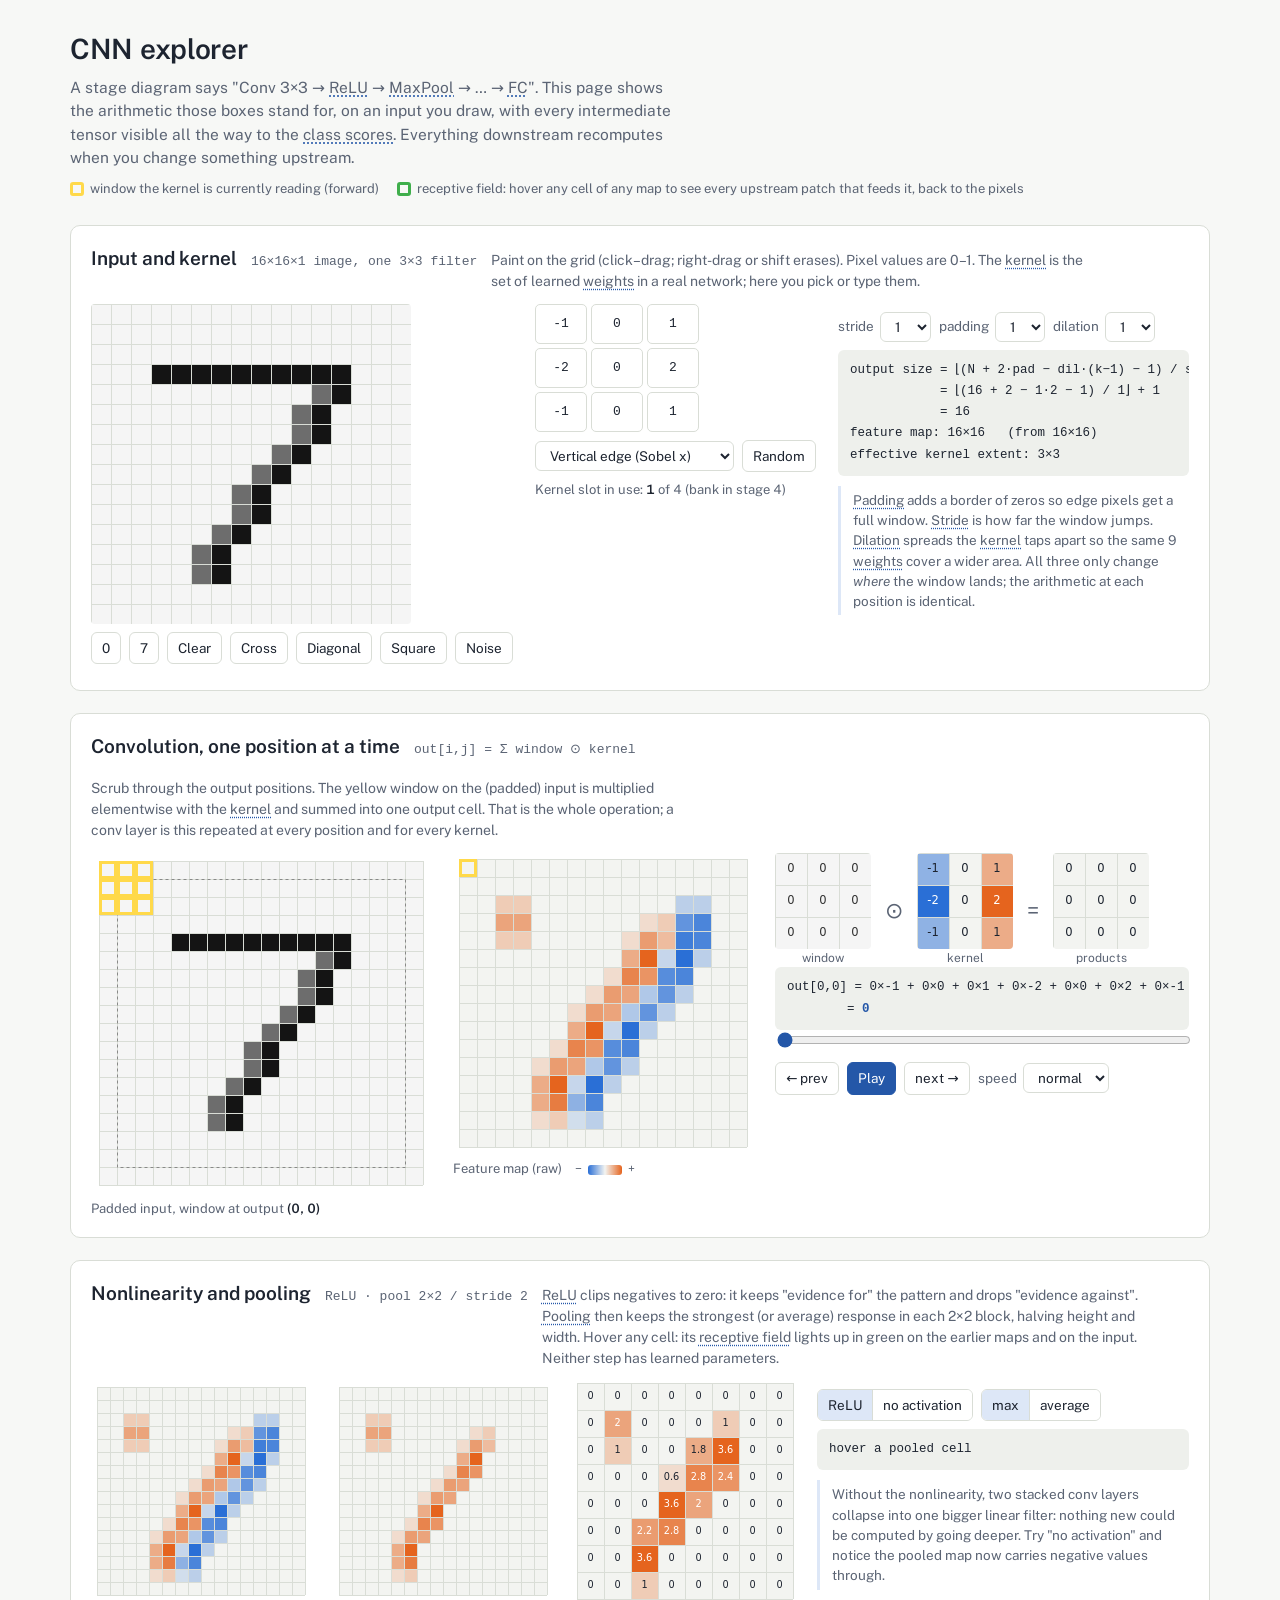
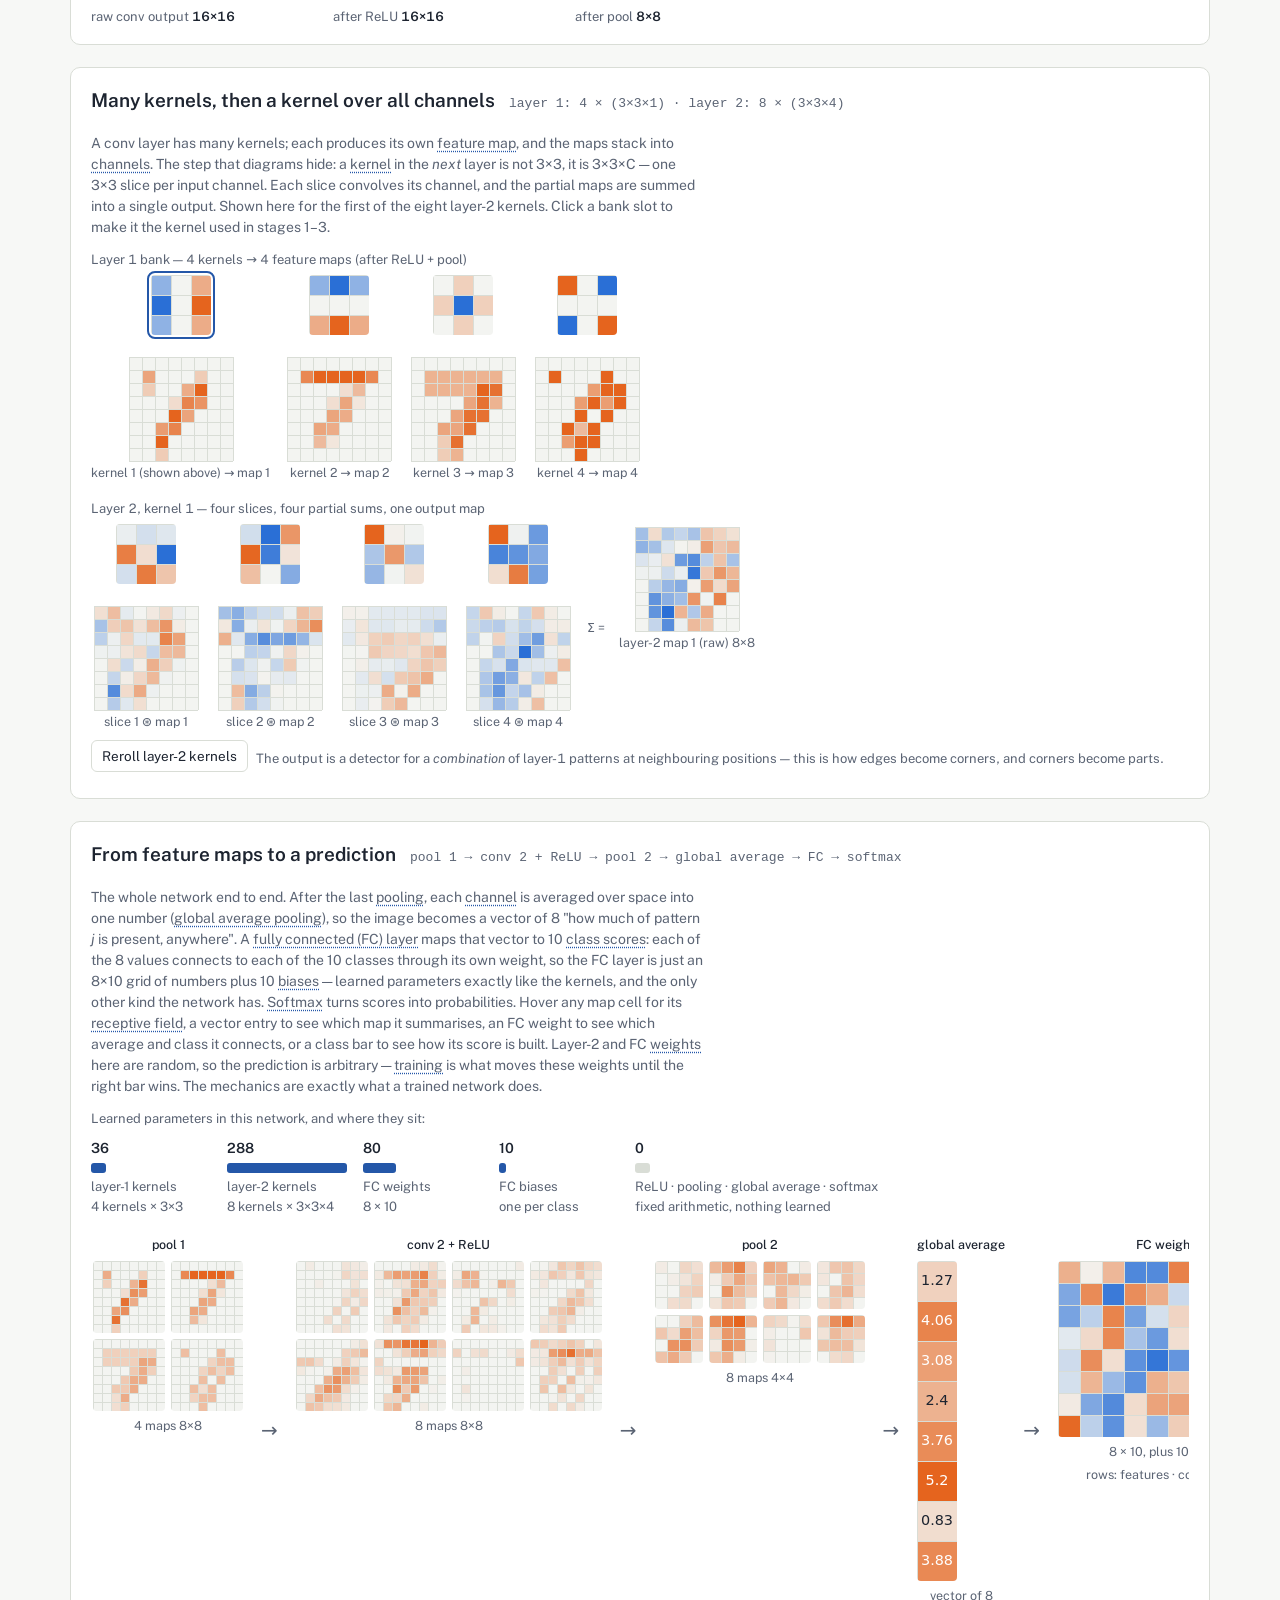
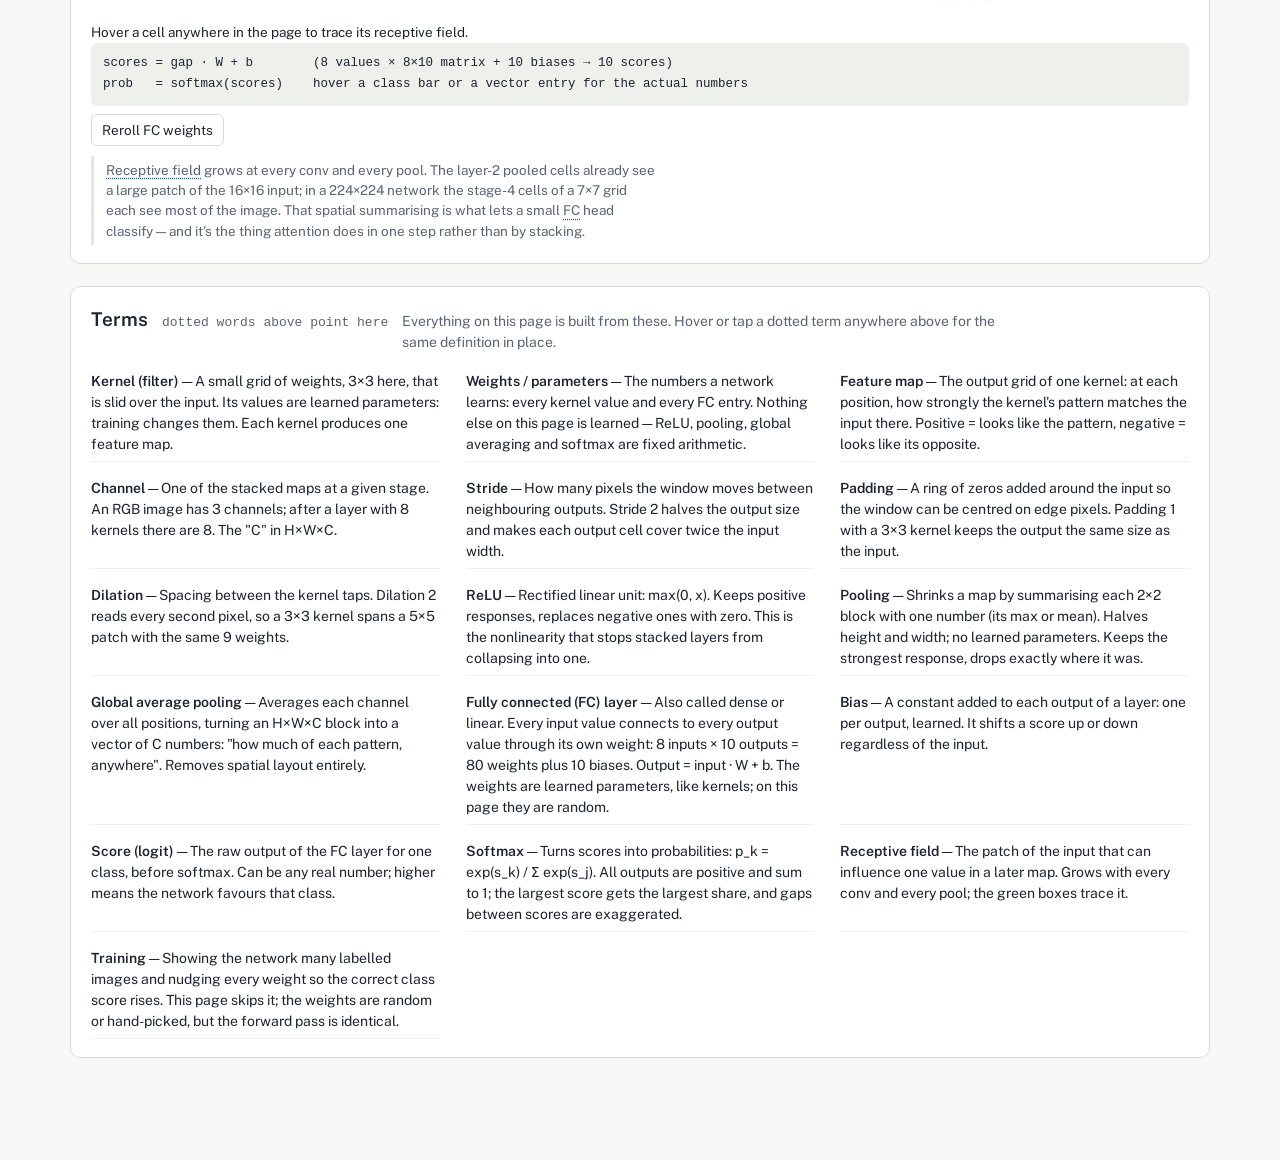
==== commit 2a3f6322: "refactor: share the canvas grid helpers in ui/grid.js The 2D page imports drawGrid, cellAt, fmt and " ====
--- a/cnn-2d/index.html
+++ b/cnn-2d/index.html
@@ -216,6 +216,7 @@
 <script type="module">
 import { K, outSize, forward as forwardCore, footprint as footprintCore, kernelPresets, defaultBank, inputPresets } from '../core/cnn.js';
 import { installTerms } from '../ui/terms.js';
+import { fmt, isDark, cssVar, divColor, grayColor, maxAbs, drawGrid, cellAt } from '../ui/grid.js';
 const N = 16, C1 = 4, C2 = 8, NC = 10;
 const $ = id => document.getElementById(id);
 
@@ -230,56 +231,6 @@
 
 // ---------- helpers ----------
 const clamp=(v,a,b)=>Math.max(a,Math.min(b,v));
-const fmt=v=>{ if(Math.abs(v)<1e-9) return '0'; const s=v.toFixed(2); return s.replace(/\.?0+$/,''); };
-const isDark=()=> document.documentElement.dataset.theme==='dark' || (matchMedia('(prefers-color-scheme: dark)').matches && document.documentElement.dataset.theme!=='light');
-const cssVar=n=>getComputedStyle(document.documentElement).getPropertyValue(n).trim();
-function divColor(v, scale){
-  const t = clamp(v/scale,-1,1);
-  const neg=[42,111,214], pos=[229,100,30];
-  const zero = isDark()? [42,47,56] : [243,244,241];
-  const c = t<0? neg : pos, a=Math.abs(t);
-  return `rgb(${zero.map((z,i)=>Math.round(z+(c[i]-z)*a)).join(',')})`;
-}
-function grayColor(v){ const g = isDark() ? 40+v*200 : 245-v*225; return `rgb(${g|0},${g|0},${g|0})`; }
-const maxAbs=m=>Math.max(0.01,...Array.from(m,Math.abs));
-
-const layouts = new WeakMap(); // canvas -> {cell,ox,oy,w,h}
-function drawGrid(cv, data, w, h, o={}){
-  const ctx=cv.getContext('2d'); const Wd=cv.width, Hd=cv.height;
-  ctx.setTransform(1,0,0,1,0,0); ctx.clearRect(0,0,Wd,Hd);
-  const cell=Math.floor(Math.min(Wd/w,Hd/h)); const ox=Math.floor((Wd-cell*w)/2), oy=Math.floor((Hd-cell*h)/2);
-  layouts.set(cv,{cell,ox,oy,w,h});
-  const scale=o.scale||1;
-  for(let r=0;r<h;r++)for(let c=0;c<w;c++){
-    const v=data[r*w+c];
-    ctx.fillStyle = o.mode==='div'? divColor(v,scale) : grayColor(v);
-    ctx.fillRect(ox+c*cell,oy+r*cell,cell,cell);
-  }
-  ctx.strokeStyle=cssVar('--line'); ctx.lineWidth=1;
-  for(let r=0;r<=h;r++){ctx.beginPath();ctx.moveTo(ox,oy+r*cell+.5);ctx.lineTo(ox+w*cell,oy+r*cell+.5);ctx.stroke();}
-  for(let c=0;c<=w;c++){ctx.beginPath();ctx.moveTo(ox+c*cell+.5,oy);ctx.lineTo(ox+c*cell+.5,oy+h*cell);ctx.stroke();}
-  if(o.padBorder){ ctx.strokeStyle='rgba(128,128,128,.9)'; ctx.setLineDash([3,3]);
-    ctx.strokeRect(ox+pad*cell+.5,oy+pad*cell+.5,(w-2*pad)*cell,(h-2*pad)*cell); ctx.setLineDash([]); }
-  if(o.labels && cell>=22){
-    ctx.font=`${Math.max(9,cell*0.36)}px ${getComputedStyle(document.body).fontFamily}`; ctx.textAlign='center'; ctx.textBaseline='middle';
-    for(let r=0;r<h;r++)for(let c=0;c<w;c++){
-      const v=data[r*w+c]; const strong = o.mode==='div' ? Math.abs(v/scale)>.55 : (isDark()? v<.5 : v>.5);
-      ctx.fillStyle = strong? '#fff' : cssVar('--ink');
-      if(o.mode!=='div' && !strong && !isDark()) ctx.fillStyle='#333';
-      ctx.fillText(fmt(v), ox+c*cell+cell/2, oy+r*cell+cell/2);
-    }
-  }
-  const hl=cssVar('--hl'), hl2=cssVar('--hl2');
-  if(o.taps){ ctx.strokeStyle=hl; ctx.lineWidth=3; o.taps.forEach(([r,c])=>ctx.strokeRect(ox+c*cell+1.5,oy+r*cell+1.5,cell-3,cell-3)); }
-  if(o.cell){ ctx.strokeStyle=hl; ctx.lineWidth=3; ctx.strokeRect(ox+o.cell[1]*cell+1.5,oy+o.cell[0]*cell+1.5,cell-3,cell-3); }
-  if(o.rect){ const [r0,r1,c0,c1]=o.rect; ctx.strokeStyle=hl2; ctx.lineWidth=Math.max(2,Math.min(3,cell/6));
-    const lw=ctx.lineWidth/2; ctx.strokeRect(ox+c0*cell+lw,oy+r0*cell+lw,(c1-c0+1)*cell-2*lw,(r1-r0+1)*cell-2*lw);
-    ctx.fillStyle=hl2; ctx.globalAlpha=.18; ctx.fillRect(ox+c0*cell,oy+r0*cell,(c1-c0+1)*cell,(r1-r0+1)*cell); ctx.globalAlpha=1; }
-  if(o.outline){ cv.style.outline=`3px solid ${hl2}`; cv.style.outlineOffset='2px'; } else cv.style.outline='';
-}
-function cellAt(cv, ev){ const L=layouts.get(cv); if(!L) return null; const rect=cv.getBoundingClientRect(); const sx=rect.width/cv.width;
-  const c=Math.floor((ev.clientX-rect.left-L.ox*sx)/(L.cell*sx)), r=Math.floor((ev.clientY-rect.top-L.oy*sx)/(L.cell*sx));
-  return (r>=0&&c>=0&&r<L.h&&c<L.w)?[r,c]:null; }
 function hoverable(cv, stage, ch){ // register receptive-field probing
   cv.addEventListener('pointermove',ev=>{ const p=cellAt(cv,ev); const np = p? {stage,rect:[p[0],p[0],p[1],p[1]],ch} : null;
     if(JSON.stringify(np)!==JSON.stringify(probe)){ probe=np; renderAll(); } });
@@ -325,7 +276,7 @@
 
   // stage 2
   const taps=[]; for(let a=0;a<K;a++)for(let b=0;b<K;b++) taps.push([i*stride+a*dil, j*stride+b*dil]);
-  drawGrid($('cPadIn'),S.pin,S.P,S.P,{padBorder:pad>0,taps,rect:R.padIn&&R.padIn.rect});
+  drawGrid($('cPadIn'),S.pin,S.P,S.P,{padBorder:pad>0,pad,taps,rect:R.padIn&&R.padIn.rect});
   drawGrid($('cOut'),out,O,O,{mode:'div',scale,cell:[i,j],labels:O<=8,rect:lit(R,'conv1',kSlot)});
   $('posLbl').textContent=`(${i}, ${j})`;
   const win=taps.map(([r,c])=>S.pin[r*S.P+c]); const prod=win.map((v,q)=>v*ker[q]); const sum=prod.reduce((a,b)=>a+b,0);
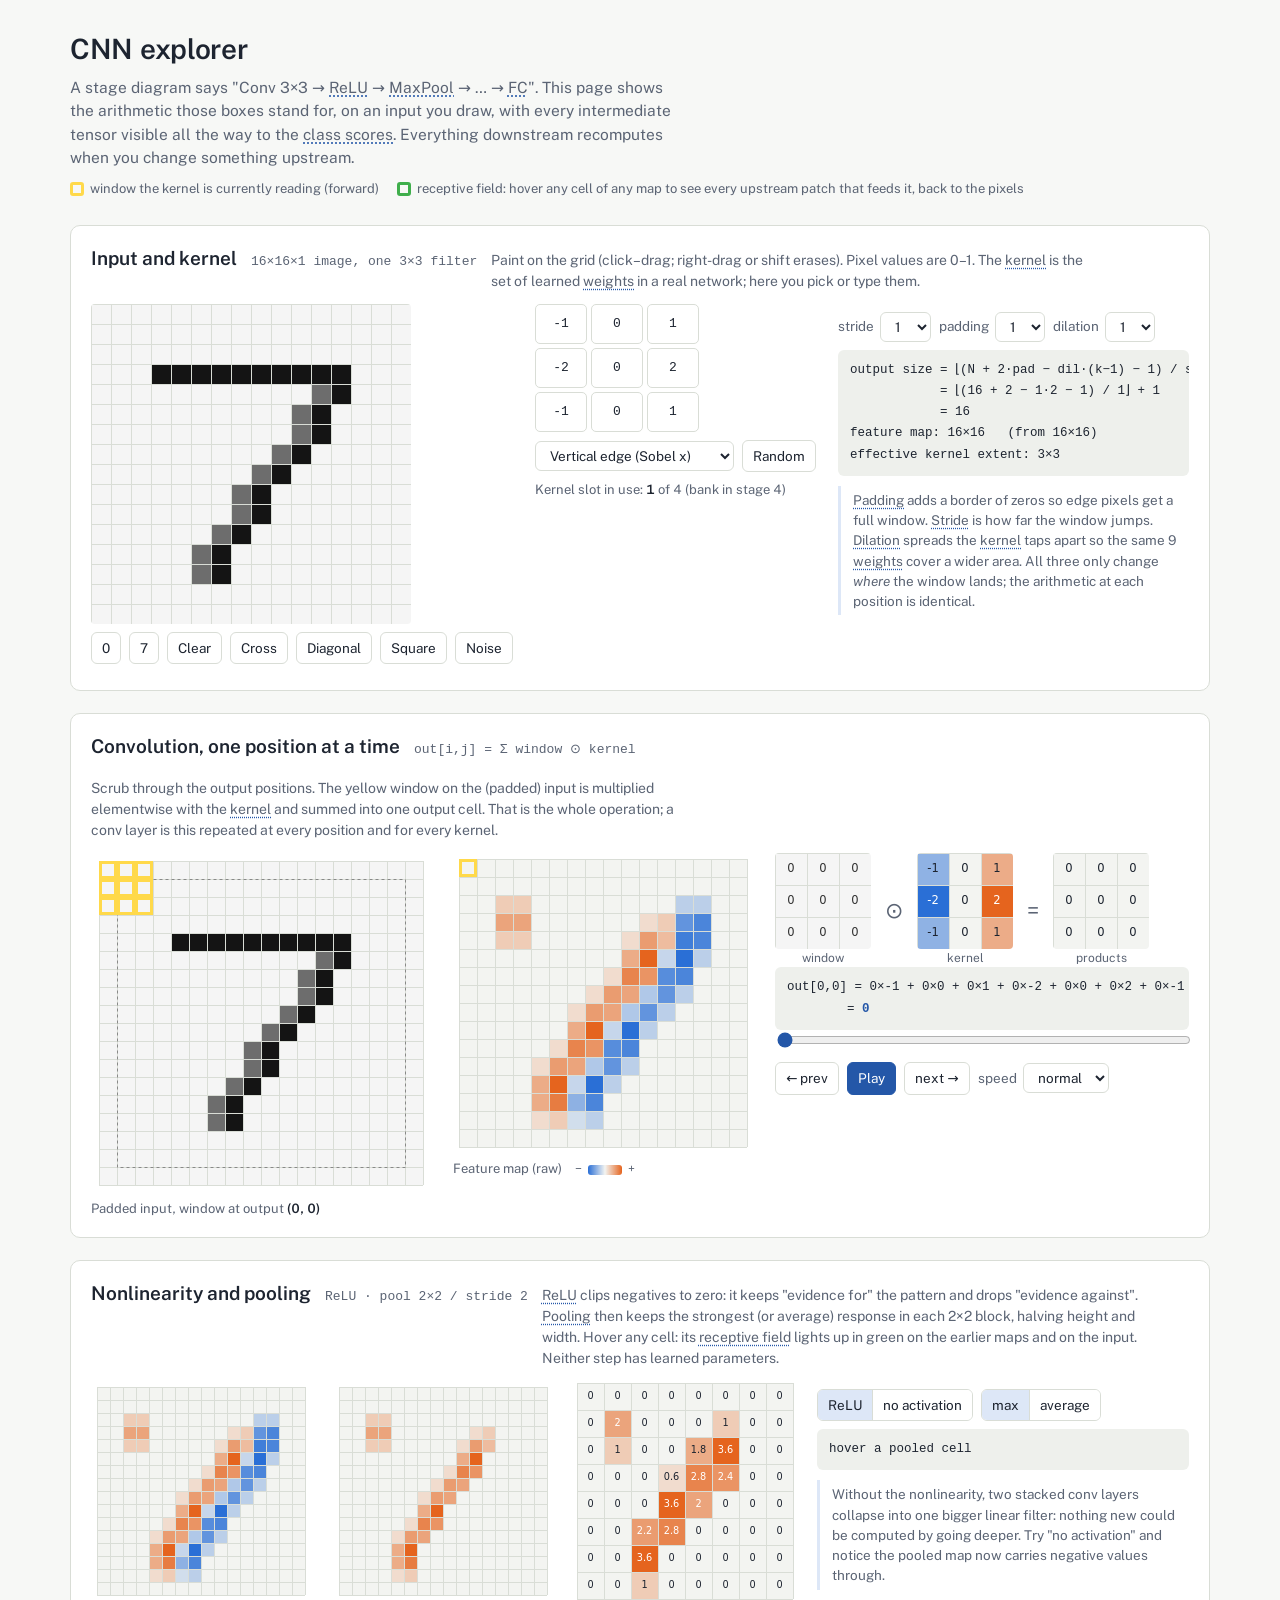
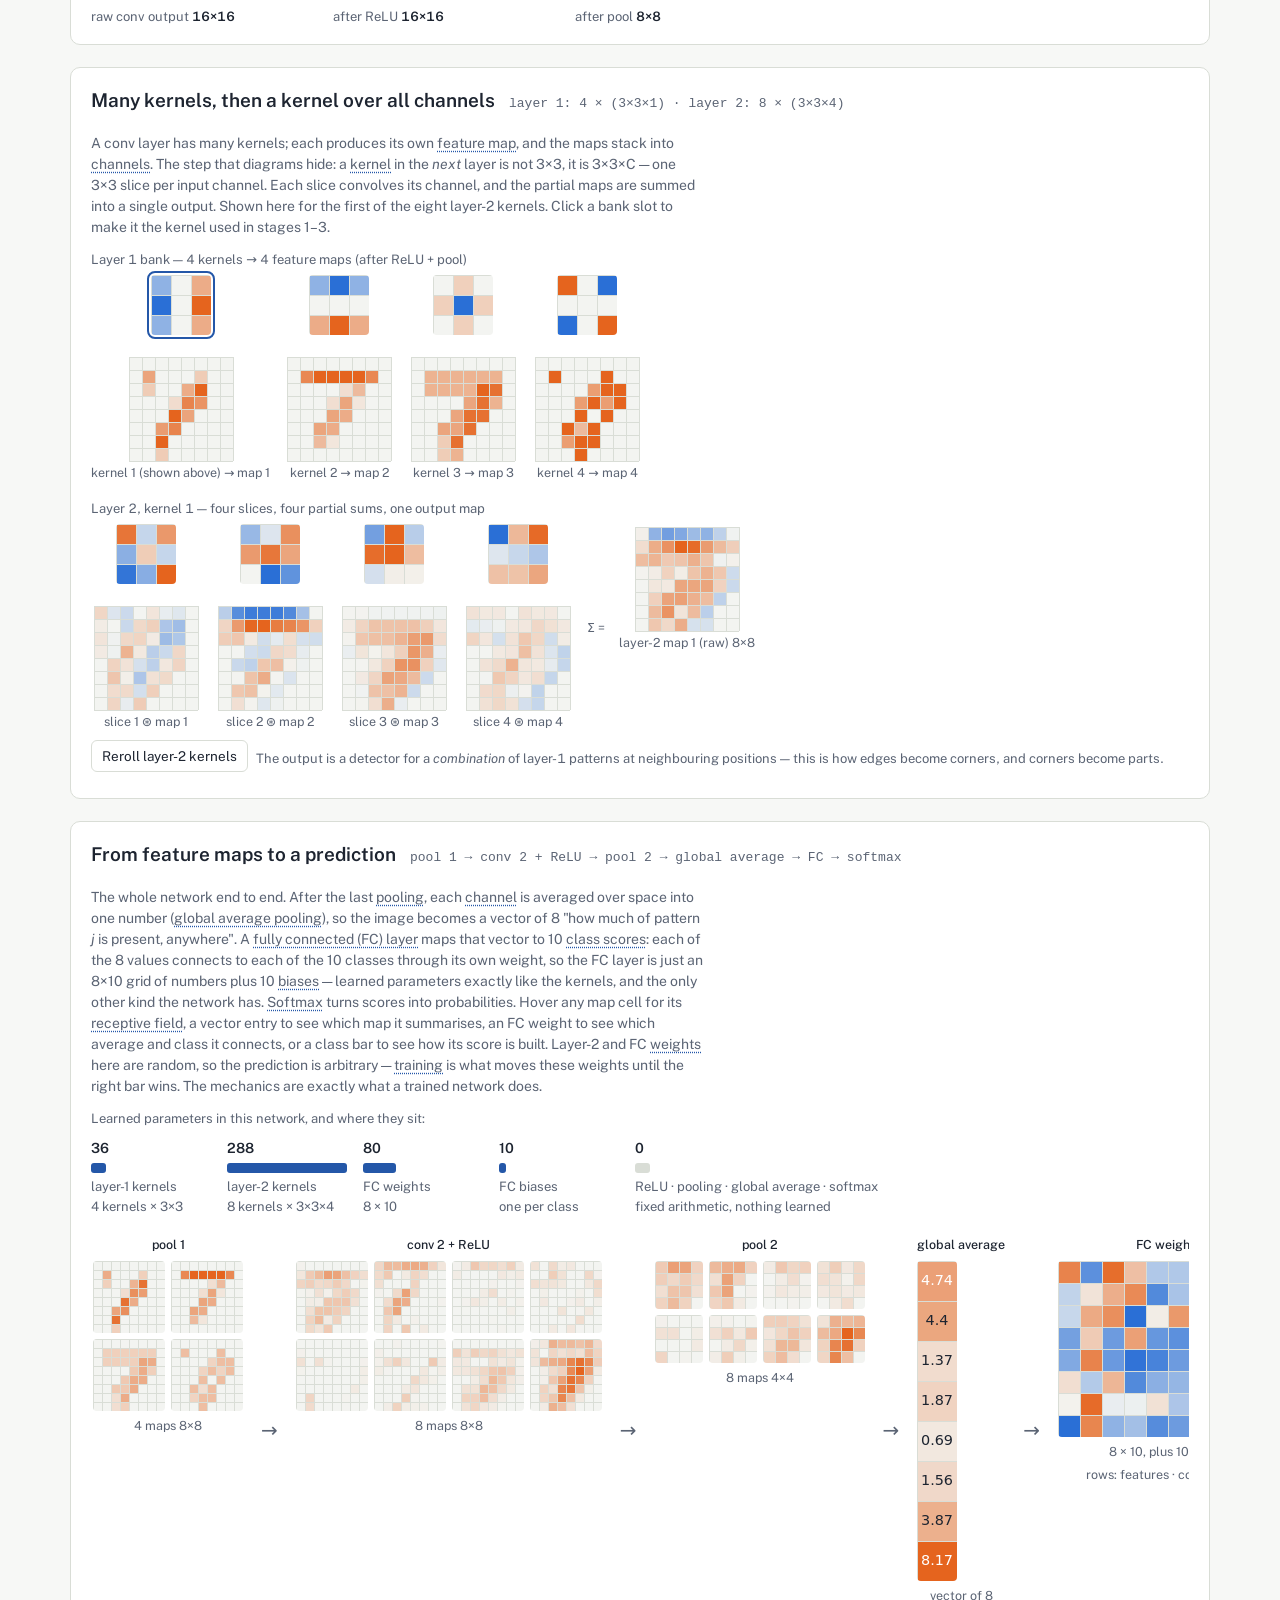
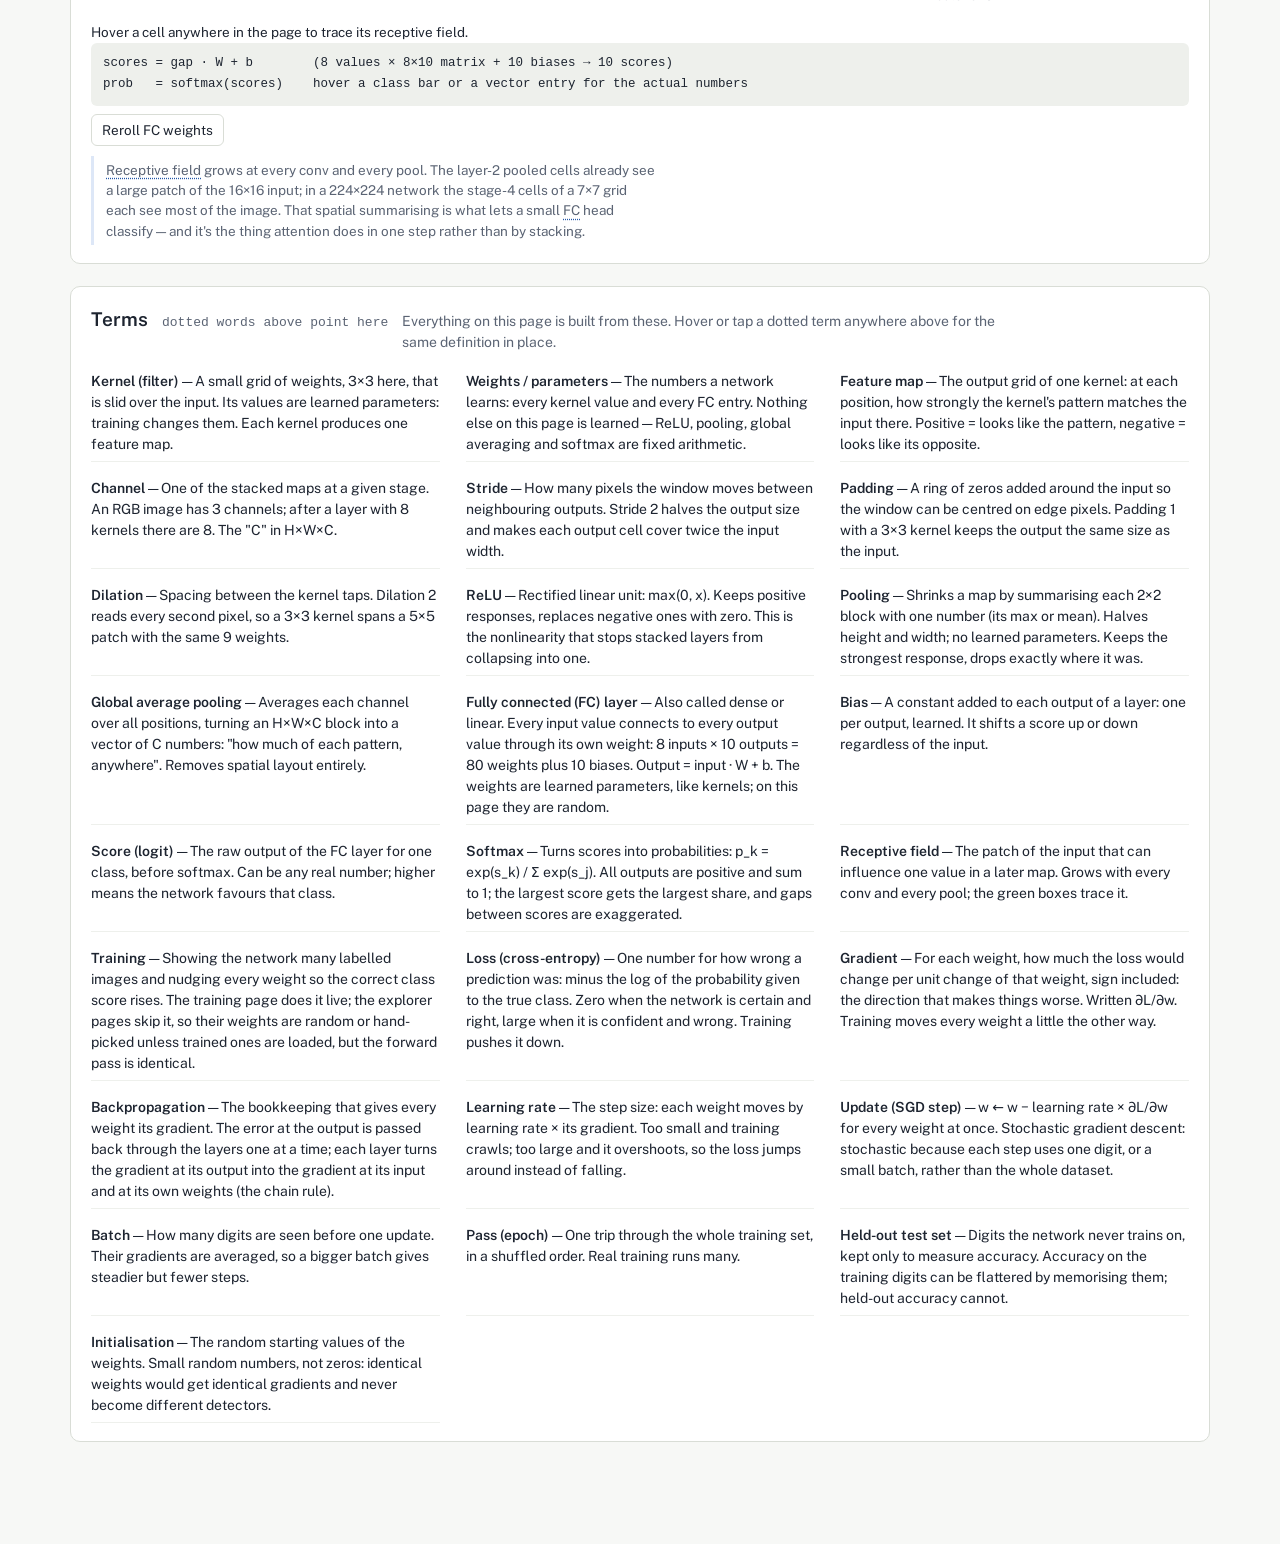
==== commit 9732bd28: "feat: trained weights load into the 2D and 3D explorers Co-Authored-By: Claude Fable 5.1 <noreply@an" ====
--- a/cnn-2d/index.html
+++ b/cnn-2d/index.html
@@ -68,6 +68,8 @@
 .legend{display:inline-flex;align-items:center;gap:6px;font-size:12.5px;color:var(--ink2);margin-left:auto}
 .legend i{display:inline-block;width:34px;height:10px;border-radius:3px;background:linear-gradient(90deg,var(--neg),var(--zero),var(--pos))}
 .note{font-size:13.5px;color:var(--ink2);border-left:3px solid var(--accent-soft);padding:4px 12px;margin-top:10px;max-width:72ch}
+.banner{font-size:13.5px;background:var(--accent-soft);border:1px solid var(--accent);border-radius:8px;padding:8px 12px;margin:0 0 14px;max-width:78ch}
+.banner a{color:var(--accent)}
 .toggle{display:inline-flex;border:1px solid var(--line);border-radius:6px;overflow:hidden}
 .toggle button{border:0;border-radius:0}
 .toggle button+button{border-left:1px solid var(--line)}
@@ -197,7 +199,7 @@
 <!-- 5 PIPELINE TO PREDICTION -->
 <section id="s5">
   <div class="head"><h2>From feature maps to a prediction</h2><span class="n">pool 1 → conv 2 + ReLU → pool 2 → global average → FC → softmax</span>
-    <p>The whole network end to end. After the last pooling, each channel is averaged over space into one number (global average pooling), so the image becomes a vector of 8 "how much of pattern <i>j</i> is present, anywhere". A fully connected (FC) layer maps that vector to 10 class scores: each of the 8 values connects to each of the 10 classes through its own weight, so the FC layer is just an 8×10 grid of numbers plus 10 biases — learned parameters exactly like the kernels, and the only other kind the network has. Softmax turns scores into probabilities. Hover any map cell for its receptive field, a vector entry to see which map it summarises, an FC weight to see which average and class it connects, or a class bar to see how its score is built. Layer-2 and FC weights here are random, so the prediction is arbitrary — training is what moves these weights until the right bar wins. The mechanics are exactly what a trained network does.</p></div>
+    <p>The whole network end to end. After the last pooling, each channel is averaged over space into one number (global average pooling), so the image becomes a vector of 8 "how much of pattern <i>j</i> is present, anywhere". A fully connected (FC) layer maps that vector to 10 class scores: each of the 8 values connects to each of the 10 classes through its own weight, so the FC layer is just an 8×10 grid of numbers plus 10 biases — learned parameters exactly like the kernels, and the only other kind the network has. Softmax turns scores into probabilities. Hover any map cell for its receptive field, a vector entry to see which map it summarises, an FC weight to see which average and class it connects, or a class bar to see how its score is built. <span id="wnote">Layer-2 and FC weights here are random, so the prediction is arbitrary — training is what moves these weights until the right bar wins.</span> The mechanics are exactly what a trained network does.</p></div>
   <div class="ledger" id="ledger"></div>
   <div class="pipe" id="pipe"></div>
   <div class="rfout" id="rfout">Hover a cell anywhere in the page to trace its receptive field.</div>
@@ -217,6 +219,7 @@
 import { K, outSize, forward as forwardCore, footprint as footprintCore, kernelPresets, defaultBank, inputPresets } from '../core/cnn.js';
 import { installTerms } from '../ui/terms.js';
 import { fmt, isDark, cssVar, divColor, grayColor, maxAbs, drawGrid, cellAt } from '../ui/grid.js';
+import { loadTrained, showTrainedBanner } from '../ui/trained.js';
 const N = 16, C1 = 4, C2 = 8, NC = 10;
 const $ = id => document.getElementById(id);
 
@@ -443,7 +446,11 @@
 installTerms({selectors:'.lede, .head p, .note', tip:$('tip'), gloss:$('gloss')}); renderLedger();
 
 // ---------- init ----------
-inPresets['7'](); rerollL2(); rerollFC(); syncKgrid(); renderAll();
+const trained = loadTrained();
+if (trained) { trained.bank.forEach((k, i) => { bank[i] = k.slice(); }); l2 = trained.l2; W = trained.W; B = trained.B; showTrainedBanner(document.querySelector('h1'), trained);
+  $('wnote').textContent = `Layer-2 and FC weights here were trained on the training page (${trained.meta.digits} digits), so the prediction means something for digits; the mechanics are the same either way.`; }
+else { rerollL2(); rerollFC(); }
+inPresets['7'](); syncKgrid(); renderAll();
 </script>
 </body>
 </html>
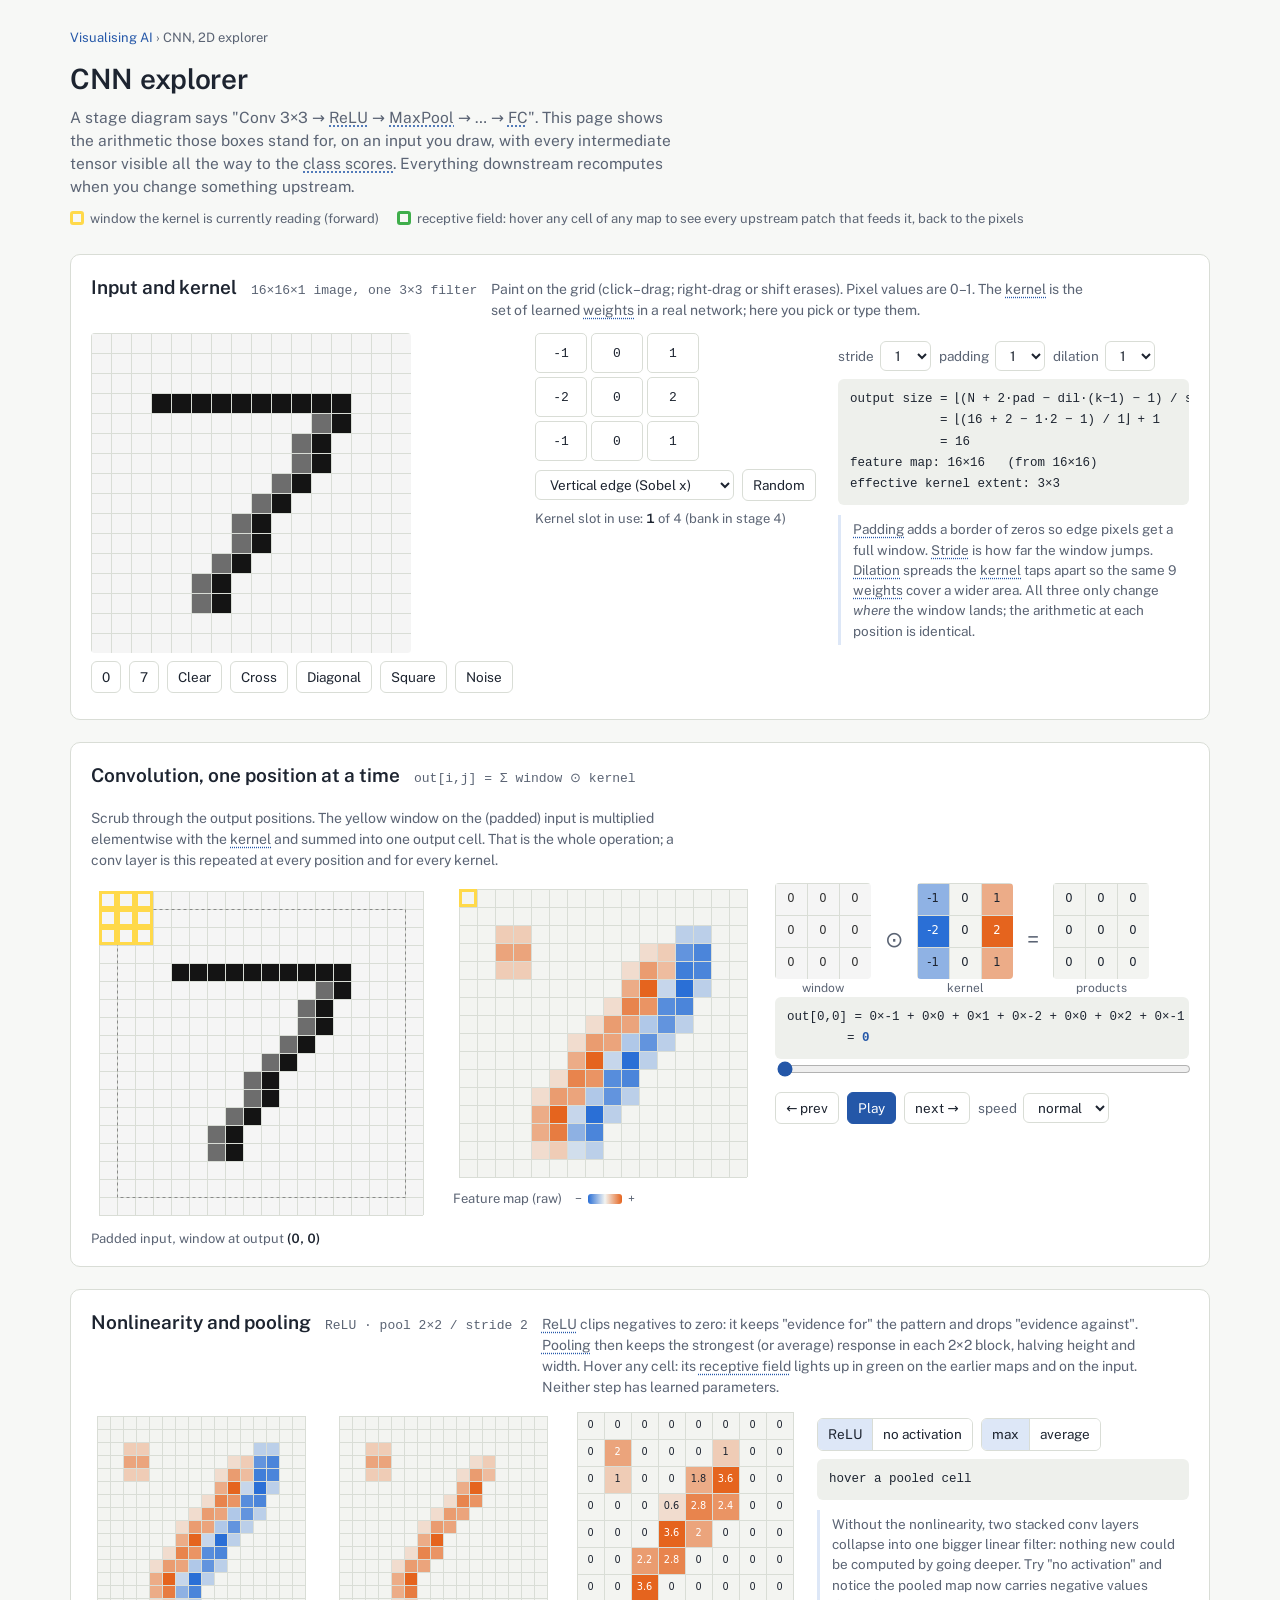
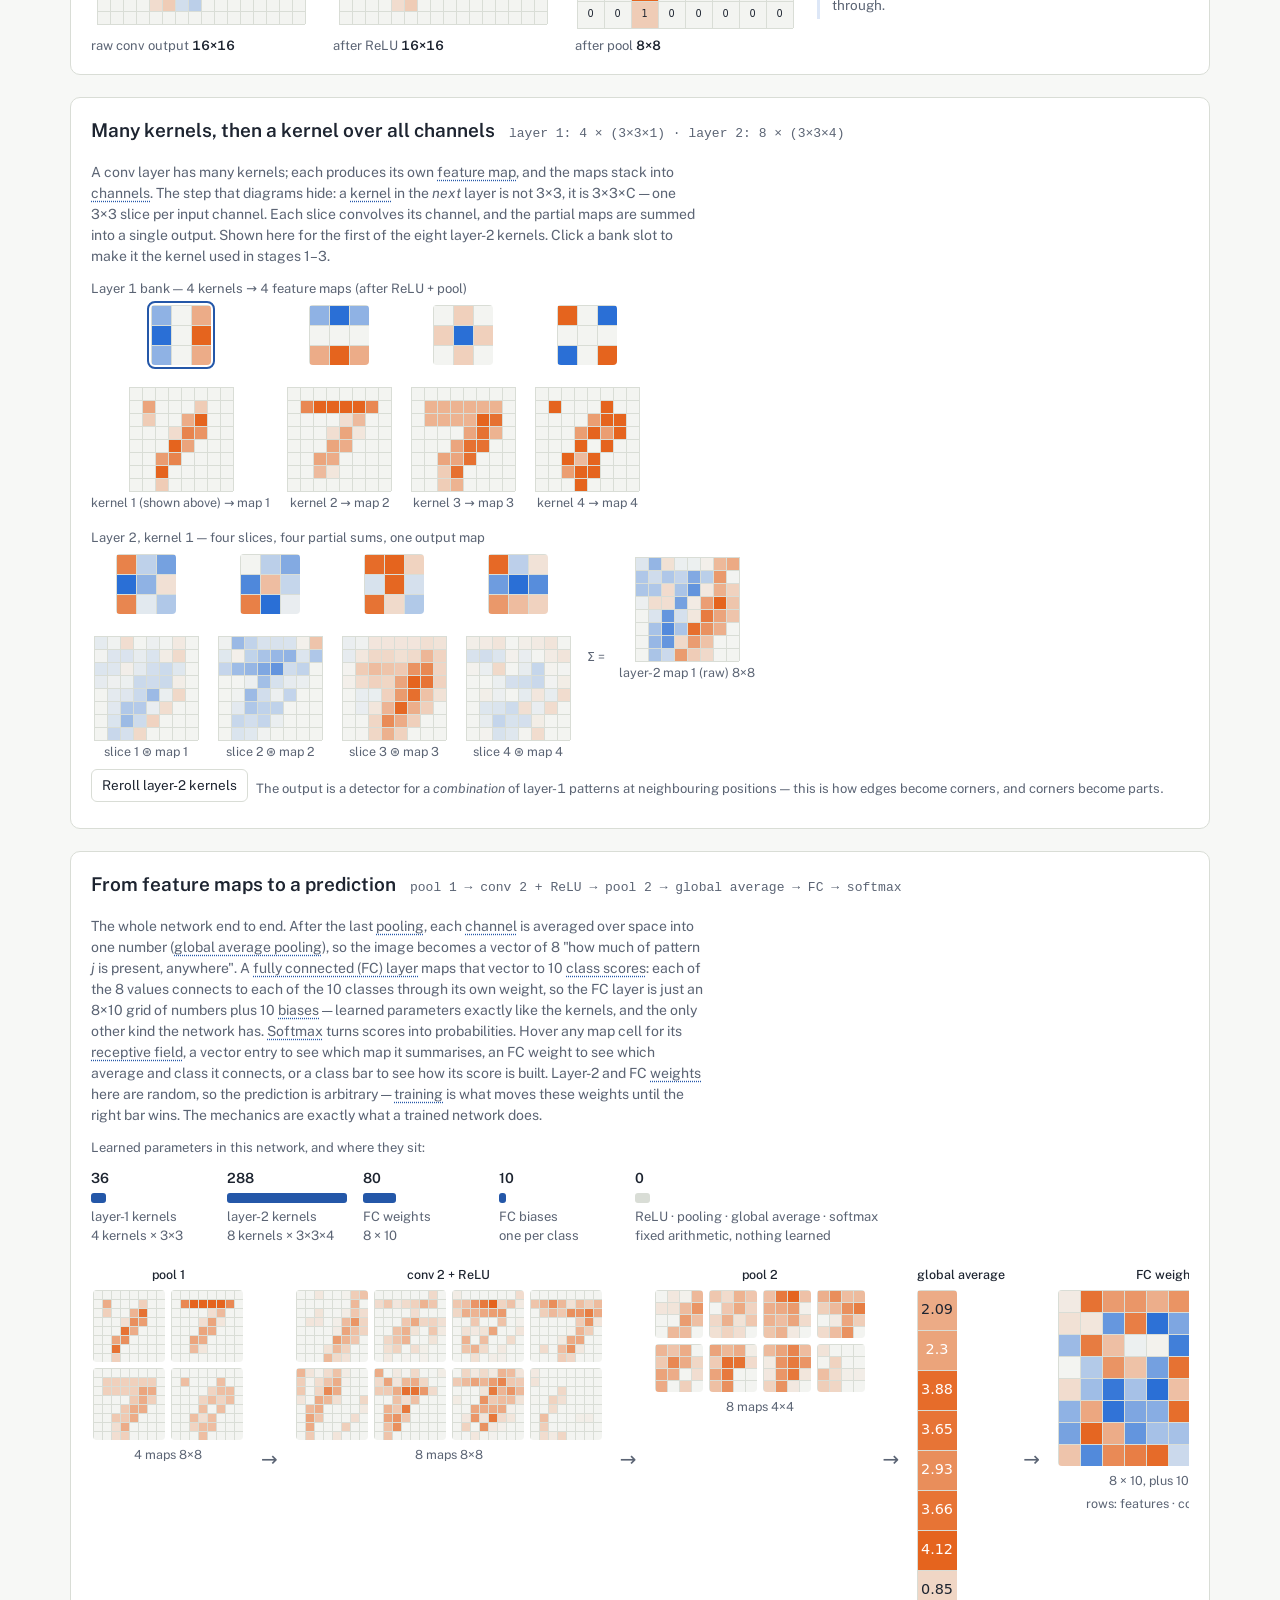
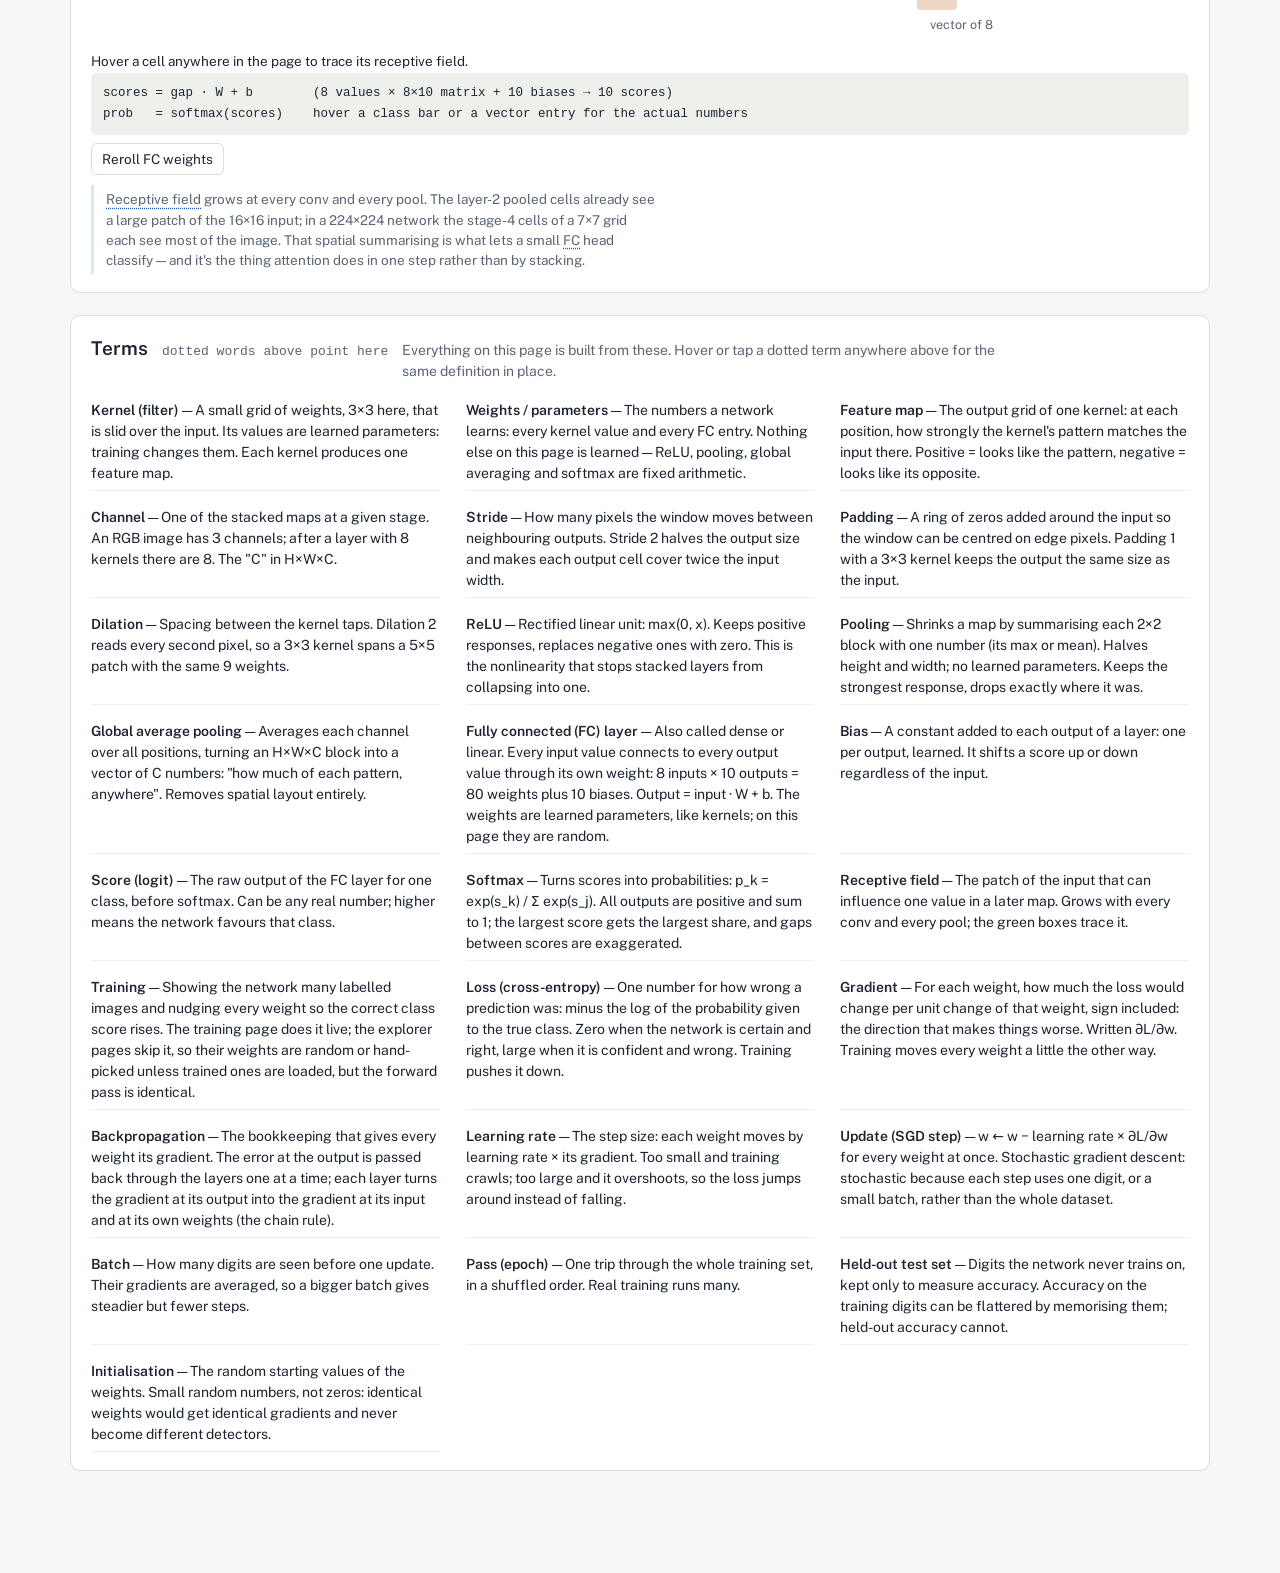
==== commit 419bcfe8: "feat: breadcrumb from each CNN page back to the landing page Co-Authored-By: Claude Opus 5.5 <norepl" ====
--- a/cnn-2d/index.html
+++ b/cnn-2d/index.html
@@ -95,10 +95,12 @@
 .ledger .p i{display:block;height:10px;border-radius:3px;background:var(--accent);margin:4px 0}
 .ledger .p.none i{background:var(--line)}
 @media (prefers-reduced-motion: reduce){ *{transition:none!important} }
+.crumb{font-size:13px;color:var(--ink2);margin:0 0 10px}.crumb a{color:var(--accent);text-decoration:none}.crumb a:hover{text-decoration:underline}
 </style>
 </head>
 <body>
 <main>
+<nav class="crumb"><a href="../">Visualising AI</a> › CNN, 2D explorer</nav>
 <h1>CNN explorer</h1>
 <p class="lede">A stage diagram says "Conv 3×3 → ReLU → MaxPool → … → FC". This page shows the arithmetic those boxes stand for, on an input you draw, with every intermediate tensor visible all the way to the class scores. Everything downstream recomputes when you change something upstream.</p>
 <div class="keys"><span><i></i> window the kernel is currently reading (forward)</span><span><i class="g"></i> receptive field: hover any cell of any map to see every upstream patch that feeds it, back to the pixels</span></div>
